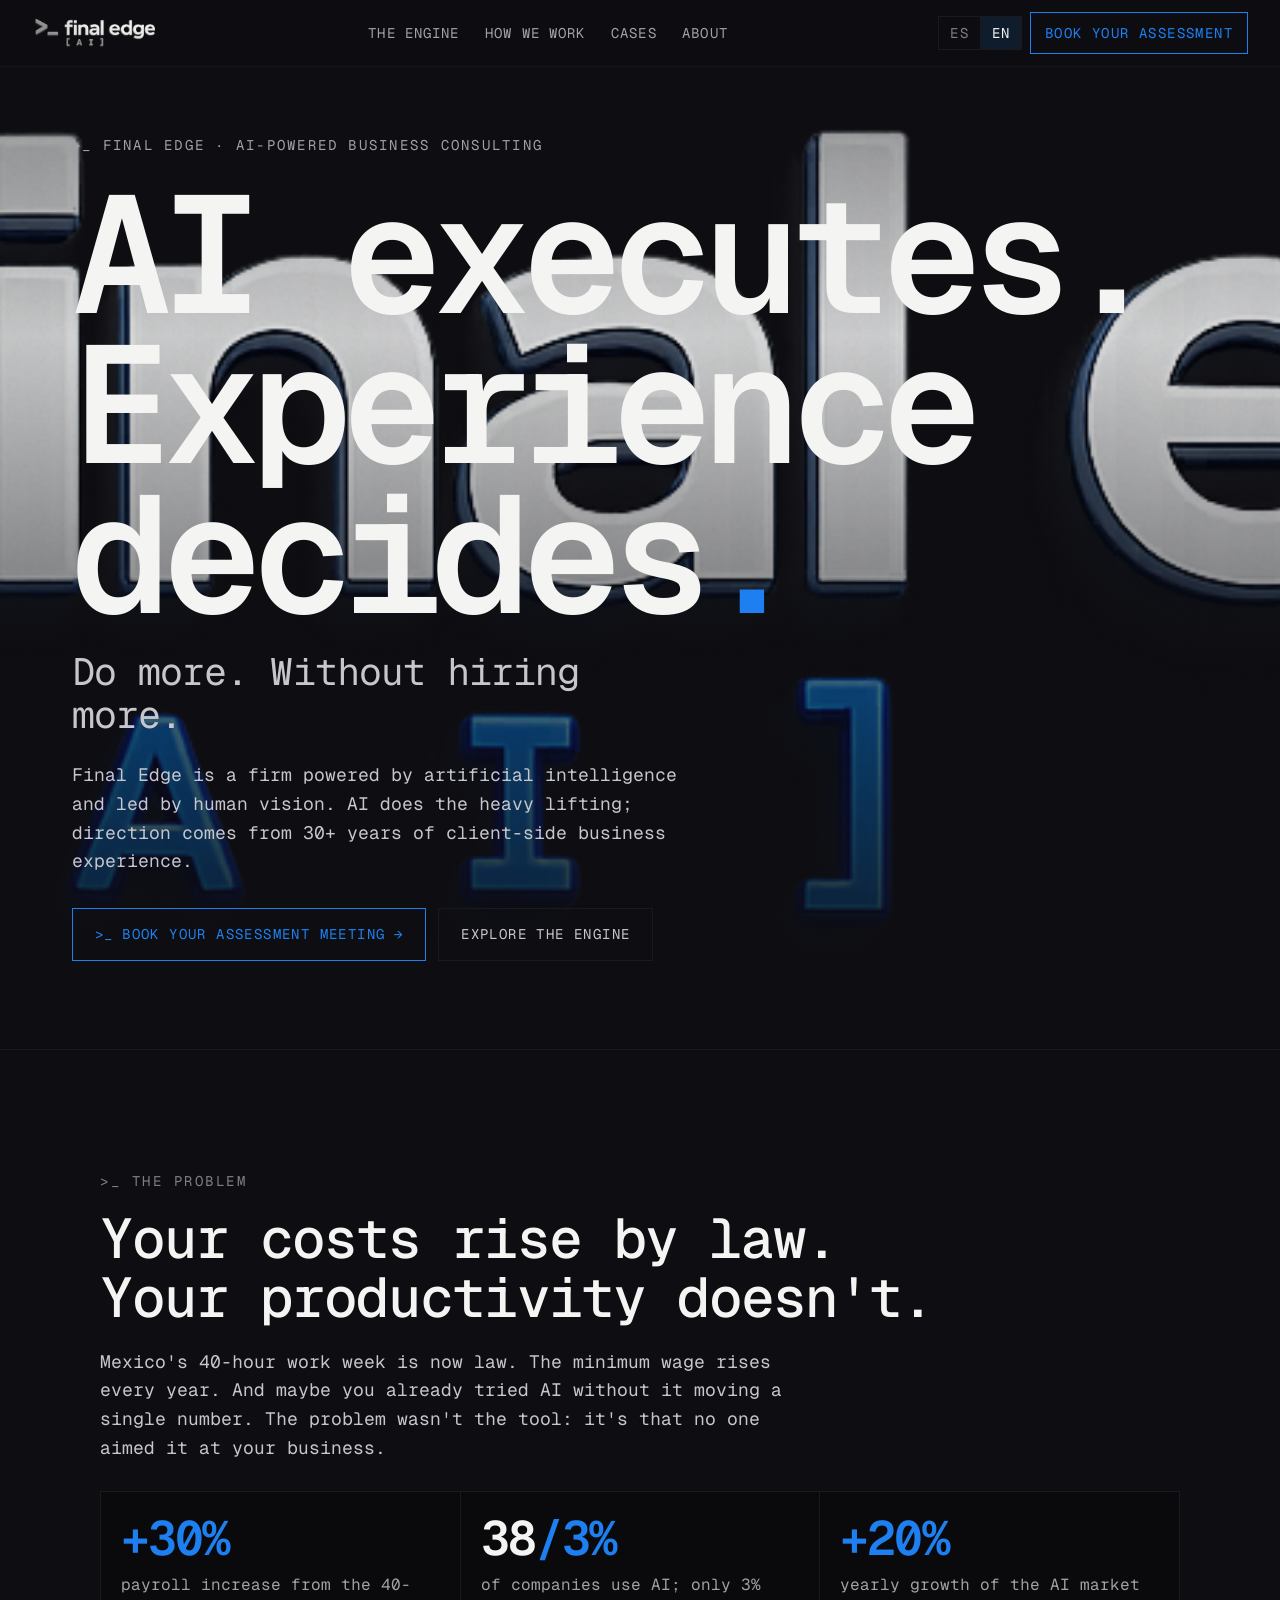
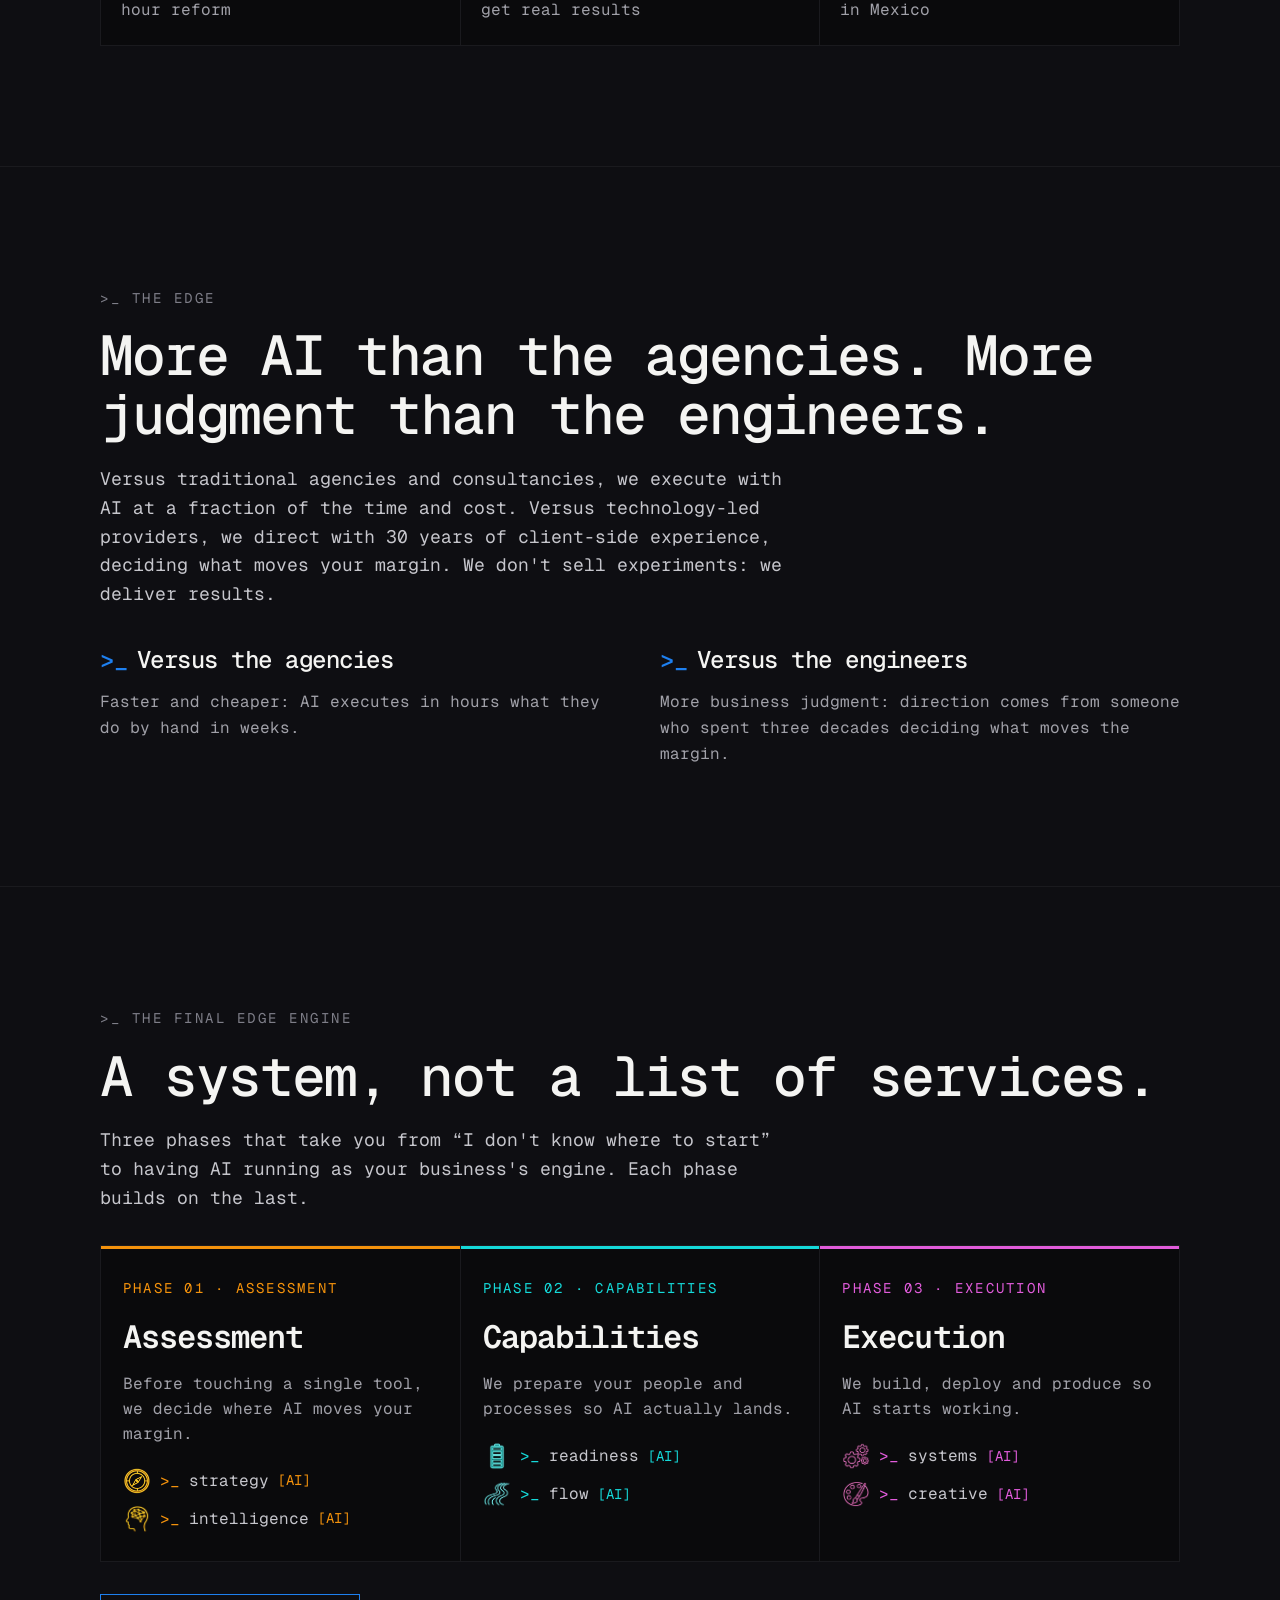
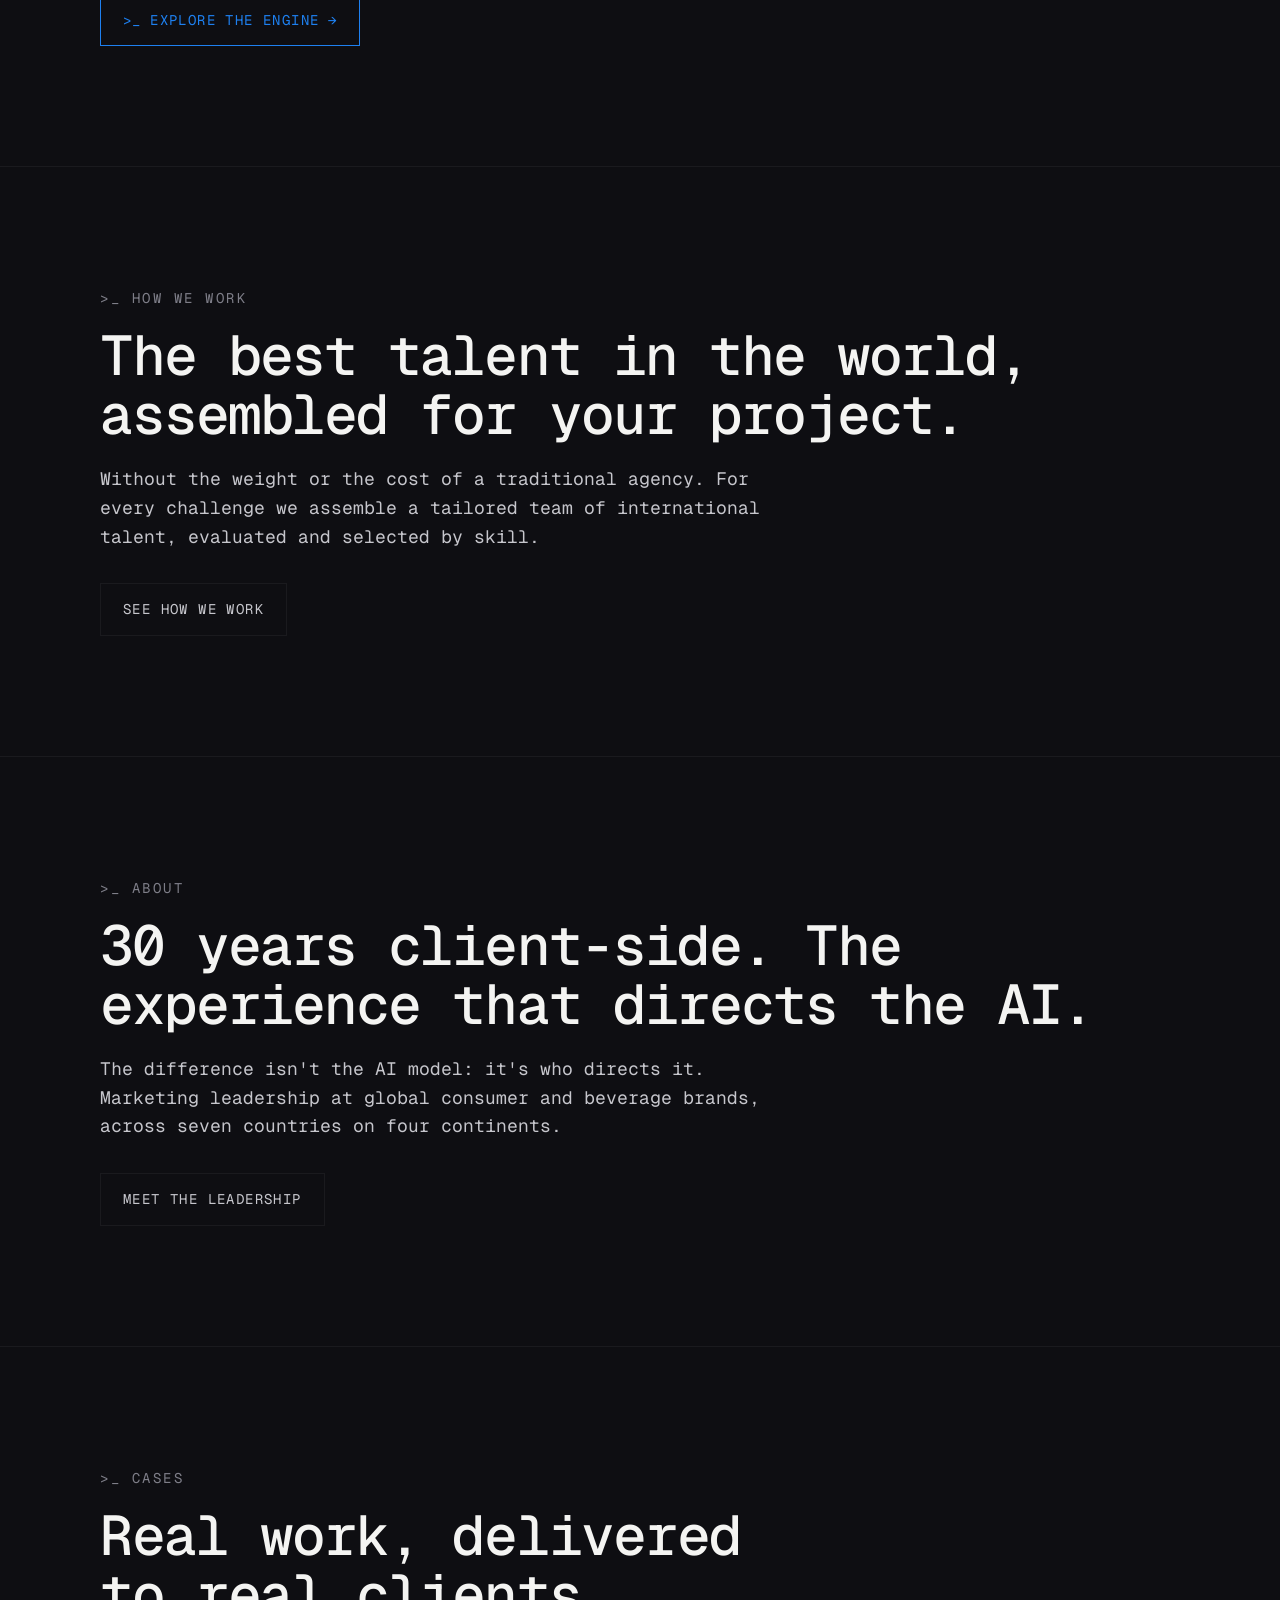
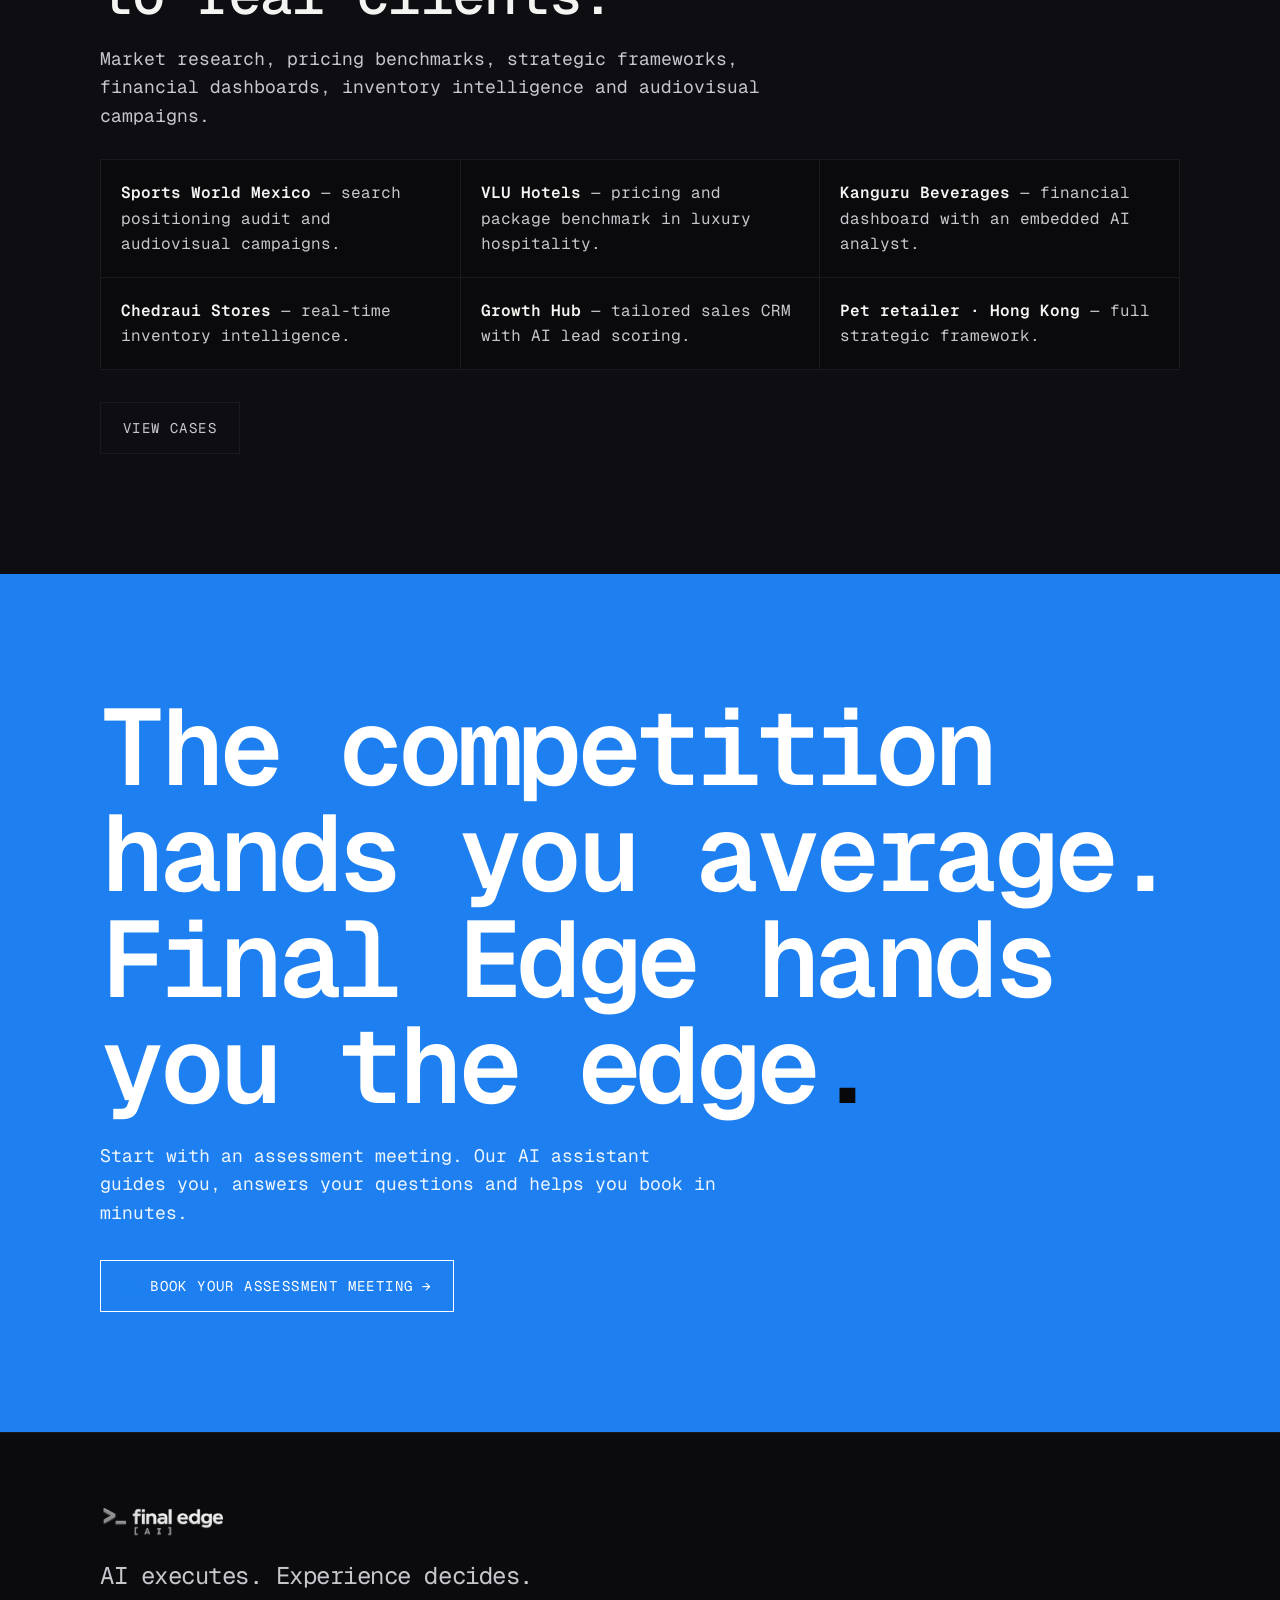
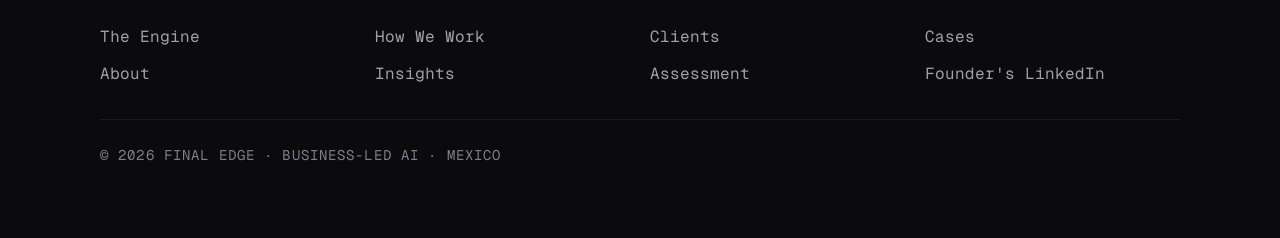
==== index.html @ 01b2a847 "Inicio: home page for Final Edge AI website Build the main page (Inicio) strictly on the provided br" ====
<!DOCTYPE html>
<html lang="es">
<head>
  <meta charset="UTF-8" />
  <meta name="viewport" content="width=device-width, initial-scale=1, viewport-fit=cover" />
  <title data-i18n="meta.title">Final Edge — La IA ejecuta. La experiencia decide.</title>
  <meta name="description" data-i18n="meta.desc"
        content="Firma de consultoría premium potenciada por inteligencia artificial y dirigida por más de 30 años de experiencia de negocio." />
  <meta name="theme-color" content="#0E0E12" />
  <link rel="icon" type="image/png" href="assets/img/logos/logo-finaledge.png" />

  <!-- Open Graph -->
  <meta property="og:type" content="website" />
  <meta property="og:title" content="Final Edge — La IA ejecuta. La experiencia decide." />
  <meta property="og:description" content="Haz más. Sin contratar más. Consultoría de negocio potenciada por IA y dirigida por talento humano." />

  <!-- Geist Mono (UI, everything) + Geist (long body only) -->
  <link rel="preconnect" href="https://fonts.googleapis.com" />
  <link rel="preconnect" href="https://fonts.gstatic.com" crossorigin />
  <link href="https://fonts.googleapis.com/css2?family=Geist+Mono:wght@400;500;600;700&family=Geist:wght@300;400;500;600&display=swap" rel="stylesheet" />

  <link rel="stylesheet" href="assets/css/tokens.css" />
  <link rel="stylesheet" href="assets/css/styles.css" />
</head>
<body>

  <!-- ====================== HEADER / NAV ====================== -->
  <header class="site-header">
    <a class="brand-lockup" href="#top" aria-label="Final Edge — inicio">
      <img src="assets/img/logos/logo-mono-light.png" alt="final edge [AI]" />
    </a>

    <nav class="nav-links" aria-label="Principal">
      <a href="#engine"  data-i18n="nav.engine">El Engine</a>
      <a href="#talent"  data-i18n="nav.work">Cómo Trabajamos</a>
      <a href="#cases"   data-i18n="nav.cases">Casos</a>
      <a href="#about"   data-i18n="nav.about">Nosotros</a>
    </nav>

    <div class="header-actions">
      <div class="lang-toggle" role="group" aria-label="Idioma / Language">
        <button type="button" data-lang="es" aria-pressed="true"
                data-i18n-attr="aria-label:lang.es.aria">ES</button>
        <button type="button" data-lang="en" aria-pressed="false"
                data-i18n-attr="aria-label:lang.en.aria">EN</button>
      </div>
      <a class="btn btn-sm" href="#valoracion" data-i18n="nav.cta">Agenda tu valoración</a>
    </div>
  </header>

  <main id="top">

    <!-- ====================== HERO (video) ====================== -->
    <section class="hero" id="hero">
      <video class="hero__video" autoplay muted loop playsinline preload="auto"
             poster="assets/img/logos/logo-finaledge.png">
        <source src="assets/video/hero.mp4" type="video/mp4" />
      </video>
      <div class="hero__scrim"></div>

      <div class="hero__inner">
        <p class="hero__meta" data-i18n="hero.meta">&gt;_ FINAL EDGE · CONSULTORÍA DE NEGOCIO POTENCIADA POR IA</p>
        <h1>
          <span data-i18n="hero.h1.a">La IA ejecuta.</span><br />
          <span data-i18n="hero.h1.b">La experiencia decide</span><span class="dot">.</span>
        </h1>
        <p class="hero__sub" data-i18n="hero.sub">Haz más. Sin contratar más.</p>
        <p class="hero__lead" data-i18n="hero.lead">
          Final Edge es una firma potenciada por inteligencia artificial y dirigida por visión humana.
          La IA hace el trabajo pesado; la dirección la pone más de 30 años de experiencia de negocio
          del lado del cliente.
        </p>
        <div class="hero__cta">
          <a class="btn" href="#valoracion">
            <span class="prompt">&gt;_</span>
            <span data-i18n="hero.cta">Agenda tu reunión de valoración</span>
            <span class="arrow" aria-hidden="true">→</span>
          </a>
          <a class="btn btn-ghost" href="#engine" data-i18n="hero.cta2">Conoce el Engine</a>
        </div>
      </div>
    </section>

    <!-- ====================== COSTS / PROBLEM ====================== -->
    <section class="section" id="problem">
      <div class="section__inner">
        <p class="eyebrow" data-i18n="costs.eyebrow"><span class="prompt">&gt;_</span> EL PROBLEMA</p>
        <h2 data-i18n="costs.h2">Tus costos suben por ley. Tu productividad, no.</h2>
        <p class="lead" data-i18n="costs.lead">
          La jornada de 40 horas ya es ley. El salario mínimo sube cada año. Y quizá ya probaste la
          inteligencia artificial sin que moviera una sola cifra. El problema no fue la herramienta:
          fue que nadie la dirigió hacia tu negocio.
        </p>
        <ul class="stats">
          <li>
            <span class="stat-num"><em>+30%</em></span>
            <span class="stat-txt" data-i18n="costs.s1.txt">encarece la nómina la reforma de 40 horas</span>
          </li>
          <li>
            <span class="stat-num">38<em>/3%</em></span>
            <span class="stat-txt" data-i18n="costs.s2.txt">de las empresas usa IA; solo 3% obtiene resultados reales</span>
          </li>
          <li>
            <span class="stat-num"><em>+20%</em></span>
            <span class="stat-txt" data-i18n="costs.s3.txt">crece cada año el mercado de IA en México</span>
          </li>
        </ul>
      </div>
    </section>

    <!-- ====================== THE EDGE ====================== -->
    <section class="section" id="edge">
      <div class="section__inner">
        <p class="eyebrow" data-i18n="edge.eyebrow"><span class="prompt">&gt;_</span> LA VENTAJA</p>
        <h2 data-i18n="edge.h2">Más IA que las agencias. Más criterio que los técnicos.</h2>
        <p class="lead" data-i18n="edge.lead">
          Frente a las agencias y consultoras tradicionales, ejecutamos con IA a una fracción del tiempo
          y del costo. Frente a los proveedores que lideran con la tecnología, dirigimos con 30 años de
          experiencia del lado del cliente, decidiendo qué mueve tu margen. No vendemos experimentos:
          entregamos resultados.
        </p>
        <div class="split">
          <div class="col">
            <h3><span class="prompt">&gt;_</span><span data-i18n="edge.c1.h">Frente a las agencias</span></h3>
            <p data-i18n="edge.c1.p">Más rápido y más económico: la IA ejecuta en horas lo que ellas hacen a mano en semanas.</p>
          </div>
          <div class="col">
            <h3><span class="prompt">&gt;_</span><span data-i18n="edge.c2.h">Frente a los técnicos</span></h3>
            <p data-i18n="edge.c2.p">Más criterio de negocio: la dirección la pone quien pasó tres décadas decidiendo qué mueve el margen.</p>
          </div>
        </div>
      </div>
    </section>

    <!-- ====================== THE ENGINE ====================== -->
    <section class="section" id="engine">
      <div class="section__inner">
        <p class="eyebrow" data-i18n="engine.eyebrow"><span class="prompt">&gt;_</span> EL FINAL EDGE ENGINE</p>
        <h2 data-i18n="engine.h2">Un sistema, no una lista de servicios.</h2>
        <p class="lead" data-i18n="engine.lead">
          Tres fases que te llevan de “no sé por dónde empezar” a tener la IA funcionando como el motor
          de tu negocio. Cada fase construye sobre la anterior.
        </p>

        <div class="phases">
          <article class="phase" data-phase="eval">
            <p class="phase__tag" data-i18n="engine.p1.tag">FASE 01 · EVALUACIÓN</p>
            <h3 class="phase__name" data-i18n="engine.p1.name">Evaluación</h3>
            <p class="phase__desc" data-i18n="engine.p1.desc">Antes de tocar una herramienta, decidimos dónde la IA mueve tu margen.</p>
            <div class="phase__edges">
              <span class="edge"><img src="assets/img/edge-icons/strategy.png" alt="" /><span class="prompt">&gt;_</span> strategy <span class="ai">[AI]</span></span>
              <span class="edge"><img src="assets/img/edge-icons/intelligence.png" alt="" /><span class="prompt">&gt;_</span> intelligence <span class="ai">[AI]</span></span>
            </div>
          </article>

          <article class="phase" data-phase="cap">
            <p class="phase__tag" data-i18n="engine.p2.tag">FASE 02 · CAPACIDADES</p>
            <h3 class="phase__name" data-i18n="engine.p2.name">Capacidades</h3>
            <p class="phase__desc" data-i18n="engine.p2.desc">Preparamos a tu gente y tus procesos para que la IA aterrice de verdad.</p>
            <div class="phase__edges">
              <span class="edge"><img src="assets/img/edge-icons/readiness.png" alt="" /><span class="prompt">&gt;_</span> readiness <span class="ai">[AI]</span></span>
              <span class="edge"><img src="assets/img/edge-icons/flow.png" alt="" /><span class="prompt">&gt;_</span> flow <span class="ai">[AI]</span></span>
            </div>
          </article>

          <article class="phase" data-phase="exe">
            <p class="phase__tag" data-i18n="engine.p3.tag">FASE 03 · EJECUCIÓN</p>
            <h3 class="phase__name" data-i18n="engine.p3.name">Ejecución</h3>
            <p class="phase__desc" data-i18n="engine.p3.desc">Construimos, desplegamos y producimos para que la IA empiece a trabajar.</p>
            <div class="phase__edges">
              <span class="edge"><img src="assets/img/edge-icons/systems.png" alt="" /><span class="prompt">&gt;_</span> systems <span class="ai">[AI]</span></span>
              <span class="edge"><img src="assets/img/edge-icons/creative.png" alt="" /><span class="prompt">&gt;_</span> creative <span class="ai">[AI]</span></span>
            </div>
          </article>
        </div>

        <div class="cta-row">
          <a class="btn" href="#valoracion">
            <span class="prompt">&gt;_</span>
            <span data-i18n="engine.cta">Conoce el Engine</span>
            <span class="arrow" aria-hidden="true">→</span>
          </a>
        </div>
      </div>
    </section>

    <!-- ====================== TALENT / HOW WE WORK ====================== -->
    <section class="section" id="talent">
      <div class="section__inner">
        <p class="eyebrow" data-i18n="talent.eyebrow"><span class="prompt">&gt;_</span> CÓMO TRABAJAMOS</p>
        <h2 data-i18n="talent.h2">El mejor talento del mundo, reunido para tu proyecto.</h2>
        <p class="lead" data-i18n="talent.lead">
          Sin el peso ni el costo de una agencia tradicional. Para cada reto armamos un equipo a la
          medida con talento internacional, evaluado y seleccionado por habilidad.
        </p>
        <div class="cta-row">
          <a class="btn btn-ghost" href="#valoracion" data-i18n="talent.cta">Conoce cómo trabajamos</a>
        </div>
      </div>
    </section>

    <!-- ====================== ABOUT ====================== -->
    <section class="section" id="about">
      <div class="section__inner">
        <p class="eyebrow" data-i18n="about.eyebrow"><span class="prompt">&gt;_</span> NOSOTROS</p>
        <h2 data-i18n="about.h2">30 años del lado del cliente. La experiencia que dirige la IA.</h2>
        <p class="lead" data-i18n="about.lead">
          La diferencia no es el modelo de inteligencia artificial: es quién lo dirige. Liderazgo de
          marketing en marcas globales de consumo y bebidas, en siete países de cuatro continentes.
        </p>
        <div class="cta-row">
          <a class="btn btn-ghost" href="#valoracion" data-i18n="about.cta">Conoce a la dirección</a>
        </div>
      </div>
    </section>

    <!-- ====================== CASES ====================== -->
    <section class="section" id="cases">
      <div class="section__inner">
        <p class="eyebrow" data-i18n="cases.eyebrow"><span class="prompt">&gt;_</span> CASOS</p>
        <h2 data-i18n="cases.h2">Trabajo real, entregado a clientes reales.</h2>
        <p class="lead" data-i18n="cases.lead">
          Investigaciones de mercado, comparativos de precios, marcos estratégicos, tableros financieros,
          inteligencia de inventarios y campañas audiovisuales.
        </p>
        <ul class="cases">
          <li data-i18n="cases.c1" data-i18n-html><strong>Sports World México</strong> — auditoría de posicionamiento en buscadores y campañas audiovisuales.</li>
          <li data-i18n="cases.c2" data-i18n-html><strong>Hoteles VLU</strong> — comparativo de precios y paquetes en hospitalidad de lujo.</li>
          <li data-i18n="cases.c3" data-i18n-html><strong>Kanguru Beverages</strong> — tablero financiero con analista de IA integrado.</li>
          <li data-i18n="cases.c4" data-i18n-html><strong>Tiendas Chedraui</strong> — inteligencia de inventarios en tiempo real.</li>
          <li data-i18n="cases.c5" data-i18n-html><strong>Growth Hub</strong> — CRM comercial a la medida con lead scoring de IA.</li>
          <li data-i18n="cases.c6" data-i18n-html><strong>Tienda de mascotas · Hong Kong</strong> — marco estratégico completo.</li>
        </ul>
        <div class="cta-row">
          <a class="btn btn-ghost" href="#cases" data-i18n="cases.cta">Ver casos</a>
        </div>
      </div>
    </section>

    <!-- ====================== ACCENT PLATE (single full-bleed) ============ -->
    <section class="plate" id="valoracion">
      <div class="plate__inner">
        <h2>
          <span data-i18n="plate.h2.a">La competencia te entrega promedio.</span><br />
          <span data-i18n="plate.h2.b">Final Edge te entrega la ventaja</span><span class="dot">.</span>
        </h2>
        <p data-i18n="plate.p">
          Empieza por una reunión de valoración. Nuestro asistente de IA te acompaña, resuelve tus dudas
          y te ayuda a agendar en minutos.
        </p>
        <a class="btn" href="#valoracion">
          <span class="prompt">&gt;_</span>
          <span data-i18n="plate.cta">Agenda tu reunión de valoración</span>
          <span class="arrow" aria-hidden="true">→</span>
        </a>
      </div>
    </section>
  </main>

  <!-- ====================== FOOTER ====================== -->
  <footer class="site-footer">
    <div class="footer__inner">
      <div class="footer__mark">
        <img src="assets/img/logos/logo-mono-light.png" alt="final edge [AI]" />
      </div>
      <p class="footer__tag" data-i18n="footer.tag">La IA ejecuta. La experiencia decide.</p>

      <nav class="footer__nav" aria-label="Pie de página">
        <a href="#engine"     data-i18n="footer.nav.engine">El Engine</a>
        <a href="#talent"     data-i18n="footer.nav.work">Cómo Trabajamos</a>
        <a href="#cases"      data-i18n="footer.nav.clients">Clientes</a>
        <a href="#cases"      data-i18n="footer.nav.cases">Casos</a>
        <a href="#about"      data-i18n="footer.nav.about">Nosotros</a>
        <a href="#about"      data-i18n="footer.nav.insights">Insights</a>
        <a href="#valoracion" data-i18n="footer.nav.cta">Valoración</a>
        <a href="https://www.linkedin.com" target="_blank" rel="noopener" data-i18n="footer.linkedin">LinkedIn del fundador</a>
      </nav>

      <div class="footer__meta">
        <span data-i18n="footer.rights">© 2026 FINAL EDGE · IA DIRIGIDA POR NEGOCIO · MÉXICO</span>
      </div>
    </div>
  </footer>

  <script src="assets/js/i18n.js"></script>
  <script src="assets/js/main.js"></script>
</body>
</html>
---- assets/css/tokens.css ----
/* ============================================================================
   FINAL EDGE — DESIGN TOKENS
   Authoritative, code-first port of the Brand Book (CLAUDE.md §1).
   Do not invent values. Every token below is traceable to the design system.
   ========================================================================= */

:root {
  /* ---- surfaces --------------------------------------------------------- */
  --bg:           #0E0E12; /* Void — NOT pure black (avoids halation) */
  --panel:        #0B0B0E;
  --card:         #0A0A0C;
  --hairline:     #1A1A1E; /* 1px borders + grid separators */
  --hairline-nav: #16161A;
  --placeholder:  #34343C; /* mock "text" bars */

  /* ---- text (all >=4.5:1 on --bg) -------------------------------------- */
  --fg:        #F4F4F2; /* signal / primary */
  --fg-2:      #C6C6CC; /* secondary / lead paragraphs */
  --fg-muted:  #A0A0A8; /* muted */
  --fg-faint:  #7E7E88; /* faint — 4.79:1, still AA */

  /* ---- accent — the ONLY brand accent for UI --------------------------- */
  --accent:        #1E80F0; /* Edge Blue */
  --accent-active: #1668C2; /* -10% L for :active */

  /* ---- phase colors — markers / ENGINE wheel / icons ONLY -------------- */
  --phase-eval: #F4920C; /* Evaluación  (amber)   */
  --phase-cap:  #15D9D9; /* Capacidades (cyan)    */
  --phase-exe:  #E15CDB; /* Ejecución   (magenta) */

  /* ---- semantic / state — independent of phase colors ------------------ */
  --color-error:   #FF5A5A;
  --color-success: #3DD68C;
  --color-warning: #F5C24B;
  --color-info:    #1E80F0;

  /* ---- type families ---------------------------------------------------- */
  --font-ui:   "Geist Mono", ui-monospace, SFMono-Regular, Menlo, monospace; /* leads EVERYTHING */
  --font-read: "Geist", system-ui, -apple-system, sans-serif;               /* ONLY long dense body */

  /* ---- type scale (Geist Mono) ----------------------------------------- */
  --text-display:   clamp(56px, 13vw, 176px); /* H1 · 600 · -.06em · lh .82 */
  --text-opener:    clamp(44px, 9vw, 104px);  /* section number · 600 · -.06em · accent */
  --text-h2:        clamp(30px, 6vw, 56px);   /* 500 · -.035em */
  --text-manifesto: clamp(22px, 4.4vw, 38px); /* 400 · -.025em */
  --text-plate:     clamp(40px, 11vw, 108px); /* tagline plate · 600 · -.05em */
  --text-subtitle:  clamp(18px, 2.4vw, 24px);
  --text-lead:      18px;  /* lh 1.6 · --fg-2 */
  --text-body:      16px;  /* lh 1.5–1.6 · 14px min */
  --text-label:     14px;  /* UPPERCASE · tracking .14–.24em · HARD FLOOR */

  /* ---- spacing rhythm --------------------------------------------------- */
  --pad-section-y: clamp(72px, 12vw, 120px);
  --pad-section-x: clamp(20px, 6vw, 72px);
  --content-max:   1080px;
  --cover-max:     1180px;

  /* ---- motion — one curve, three durations ----------------------------- */
  --ease:    cubic-bezier(0.2, 0.8, 0.2, 1);
  --t-hover: 160ms;
  --t-ui:    280ms;
  --t-enter: 600ms;
}

/* The hard floor: nothing renders below 14px. */
---- assets/css/styles.css ----
/* ============================================================================
   FINAL EDGE — HOME (Inicio)
   Mobile-first. Terminal / mono aesthetic. Dark-only.
   Built strictly on tokens.css. Corners 0, no shadows, 1px hairlines.
   ========================================================================= */

/* ---- reset ------------------------------------------------------------- */
*, *::before, *::after { box-sizing: border-box; }
html { -webkit-text-size-adjust: 100%; scroll-behavior: smooth; }
body {
  margin: 0;
  background: var(--bg);
  color: var(--fg);
  font-family: var(--font-ui);
  font-size: var(--text-body);
  line-height: 1.6;
  -webkit-font-smoothing: antialiased;
  text-rendering: optimizeLegibility;
  overflow-x: hidden;
}
img, video { display: block; max-width: 100%; }
a { color: var(--accent); text-decoration: none; }
button { font-family: inherit; cursor: pointer; }
:focus-visible { outline: 2px solid var(--accent); outline-offset: 2px; }
::selection { background: var(--accent); color: #fff; }

/* ---- prompt / motif helpers ------------------------------------------- */
.prompt { color: var(--accent); }
.cursor::after {
  content: "\2588";
  color: var(--accent);
  margin-left: .12em;
  animation: blink 1.2s steps(1) infinite;
}
@keyframes blink { 0%,49% { opacity: 1; } 50%,100% { opacity: 0; } }

.eyebrow {
  font-size: var(--text-label);
  letter-spacing: .18em;
  text-transform: uppercase;
  color: var(--fg-faint);
  margin: 0 0 18px;
}
.eyebrow .prompt { margin-right: .5em; }

/* ============================================================================
   HEADER / NAV  (mobile-first: top bar)
   ========================================================================= */
.site-header {
  position: fixed;
  inset: 0 0 auto 0;
  z-index: 100;
  display: flex;
  align-items: center;
  justify-content: space-between;
  gap: 12px;
  padding: 12px clamp(16px, 5vw, 32px);
  background: rgba(14,14,18,.82);
  backdrop-filter: blur(12px);
  -webkit-backdrop-filter: blur(12px);
  border-bottom: 1px solid var(--hairline-nav);
}
.brand-lockup { display: flex; align-items: center; }
.brand-lockup img { height: 30px; width: auto; }

.header-actions { display: flex; align-items: center; gap: 8px; }

/* language toggle */
.lang-toggle {
  display: inline-flex;
  border: 1px solid var(--hairline);
  background: transparent;
  padding: 0;
}
.lang-toggle button {
  background: transparent;
  border: 0;
  color: var(--fg-faint);
  font-size: var(--text-label);
  letter-spacing: .08em;
  padding: 7px 11px;
  transition: color var(--t-hover) var(--ease), background var(--t-hover) var(--ease);
}
.lang-toggle button[aria-pressed="true"] { color: var(--fg); background: rgba(30,128,240,.12); }
.lang-toggle button + button { border-left: 1px solid var(--hairline); }

/* desktop nav links — hidden on mobile */
.nav-links { display: none; }

/* ---- buttons / CTAs ---------------------------------------------------- */
.btn {
  display: inline-flex;
  align-items: center;
  gap: .6em;
  font-size: var(--text-label);
  letter-spacing: .1em;
  text-transform: uppercase;
  padding: 14px 22px;
  border: 1px solid var(--accent);
  color: var(--accent);
  background: transparent;
  transition: background var(--t-hover) var(--ease), color var(--t-hover) var(--ease);
  white-space: nowrap;
}
.btn:hover { background: var(--accent); color: #fff; }
.btn:active { background: var(--accent-active); border-color: var(--accent-active); color: #fff; }
.btn-sm { padding: 9px 14px; }
.btn-ghost {
  border-color: var(--hairline);
  color: var(--fg-2);
}
.btn-ghost:hover { border-color: var(--accent); background: transparent; color: var(--fg); }
.btn .arrow { transition: transform var(--t-hover) var(--ease); }
.btn:hover .arrow { transform: translateX(3px); }

/* ============================================================================
   HERO  (video background)
   ========================================================================= */
.hero {
  position: relative;
  min-height: 100svh;
  display: flex;
  align-items: flex-end;
  padding: 120px var(--pad-section-x) clamp(48px, 10vw, 88px);
  overflow: hidden;
  isolation: isolate;
}
.hero__video {
  position: absolute;
  inset: 0;
  width: 100%;
  height: 100%;
  object-fit: cover;
  z-index: -2;
}
/* legibility scrims: vertical for text, subtle vignette */
.hero__scrim {
  position: absolute;
  inset: 0;
  z-index: -1;
  background:
    linear-gradient(180deg, rgba(14,14,18,.55) 0%, rgba(14,14,18,.15) 32%, rgba(14,14,18,.55) 64%, rgba(14,14,18,.96) 100%);
}
.hero__inner { max-width: var(--cover-max); width: 100%; }
.hero__meta {
  font-size: var(--text-label);
  letter-spacing: .16em;
  text-transform: uppercase;
  color: var(--fg-muted);
  margin-bottom: 24px;
}
.hero h1 {
  font-size: var(--text-display);
  font-weight: 600;
  letter-spacing: -.06em;
  line-height: .9;
  margin: 0 0 20px;
  text-wrap: balance;
}
.hero h1 .dot { color: var(--accent); }
.hero__sub {
  font-size: var(--text-manifesto);
  font-weight: 400;
  letter-spacing: -.025em;
  line-height: 1.15;
  color: var(--fg-2);
  margin: 0 0 24px;
  max-width: 22ch;
}
.hero__lead {
  font-size: var(--text-lead);
  color: var(--fg-2);
  line-height: 1.6;
  max-width: 56ch;
  margin: 0 0 32px;
}
.hero__cta { display: flex; flex-wrap: wrap; gap: 12px; }

/* ============================================================================
   SECTIONS
   ========================================================================= */
.section {
  padding: var(--pad-section-y) var(--pad-section-x);
  border-top: 1px solid var(--hairline);
  max-width: 100%;
}
.section__inner { max-width: var(--content-max); margin: 0 auto; }

.section h2 {
  font-size: var(--text-h2);
  font-weight: 500;
  letter-spacing: -.035em;
  line-height: 1.05;
  margin: 0 0 20px;
  text-wrap: balance;
}
.section p.lead {
  font-size: var(--text-lead);
  color: var(--fg-2);
  line-height: 1.6;
  max-width: 62ch;
  margin: 0 0 28px;
}

/* stat list (costs section) */
.stats {
  list-style: none;
  margin: 28px 0 0;
  padding: 0;
  display: grid;
  gap: 1px;
  background: var(--hairline);
  border: 1px solid var(--hairline);
}
.stats li {
  background: var(--card);
  padding: 22px 20px;
}
.stats .stat-num {
  display: block;
  font-size: clamp(32px, 8vw, 48px);
  font-weight: 600;
  letter-spacing: -.04em;
  color: var(--fg);
  line-height: 1;
  margin-bottom: 10px;
}
.stats .stat-num em { color: var(--accent); font-style: normal; }
.stats .stat-txt { font-size: var(--text-body); color: var(--fg-muted); line-height: 1.5; }

/* generic CTA row under a section */
.cta-row { margin-top: 32px; display: flex; flex-wrap: wrap; gap: 12px; }

/* ---- ENGINE phases grid ----------------------------------------------- */
.phases {
  display: grid;
  grid-template-columns: repeat(1, minmax(0,1fr));
  gap: 1px;
  background: var(--hairline);
  border: 1px solid var(--hairline);
  margin-top: 32px;
}
.phase {
  background: var(--card);
  padding: 28px 22px;
  border-top: 3px solid var(--phase-color, var(--accent));
}
.phase[data-phase="eval"] { --phase-color: var(--phase-eval); }
.phase[data-phase="cap"]  { --phase-color: var(--phase-cap); }
.phase[data-phase="exe"]  { --phase-color: var(--phase-exe); }
.phase__tag {
  font-size: var(--text-label);
  letter-spacing: .16em;
  text-transform: uppercase;
  color: var(--phase-color);
  margin: 0 0 12px;
}
.phase__name {
  font-size: clamp(24px, 6vw, 32px);
  font-weight: 600;
  letter-spacing: -.03em;
  margin: 0 0 10px;
}
.phase__desc { font-size: var(--text-body); color: var(--fg-muted); margin: 0 0 20px; line-height: 1.55; }
.phase__edges { display: flex; flex-wrap: wrap; gap: 10px 18px; }
.edge {
  display: inline-flex;
  align-items: center;
  gap: 9px;
  font-size: var(--text-body);
  color: var(--fg-2);
}
.edge img { width: 28px; height: 28px; }
.edge .prompt { color: var(--phase-color); }
.edge .ai { color: var(--phase-color); font-size: var(--text-label); }

/* ---- two-column value block ------------------------------------------- */
.split {
  display: grid;
  grid-template-columns: repeat(1, minmax(0,1fr));
  gap: 28px;
  margin-top: 32px;
}
.split .col h3 {
  font-size: var(--text-subtitle);
  font-weight: 500;
  letter-spacing: -.02em;
  margin: 0 0 10px;
}
.split .col h3 .prompt { margin-right: .4em; }
.split .col p { font-size: var(--text-body); color: var(--fg-muted); margin: 0; line-height: 1.6; }

/* ---- cases list -------------------------------------------------------- */
.cases {
  list-style: none; margin: 28px 0 0; padding: 0;
  display: grid; grid-template-columns: repeat(1, minmax(0,1fr));
  gap: 1px; background: var(--hairline); border: 1px solid var(--hairline);
}
.cases li { background: var(--card); padding: 20px; font-size: var(--text-body); color: var(--fg-2); }
.cases li strong { color: var(--fg); font-weight: 600; }

/* ============================================================================
   ACCENT PLATE  (the single full-bleed Edge-Blue plate)
   ========================================================================= */
.plate {
  background: var(--accent);
  color: #fff;
  padding: var(--pad-section-y) var(--pad-section-x);
  text-align: left;
}
.plate__inner { max-width: var(--content-max); margin: 0 auto; }
.plate h2 {
  font-size: var(--text-plate);
  font-weight: 600;
  letter-spacing: -.05em;
  line-height: .98;
  margin: 0 0 24px;
  text-wrap: balance;
}
.plate h2 .dot { color: #08080A; }
.plate p { font-size: var(--text-lead); color: rgba(255,255,255,.92); max-width: 56ch; margin: 0 0 32px; }
.plate .btn {
  border-color: #fff; color: #fff;
}
.plate .btn:hover { background: #fff; color: var(--accent); }

/* ============================================================================
   FOOTER
   ========================================================================= */
.site-footer {
  border-top: 1px solid var(--hairline);
  padding: clamp(48px,9vw,72px) var(--pad-section-x);
  background: var(--panel);
}
.footer__inner { max-width: var(--content-max); margin: 0 auto; }
.footer__mark img { height: 34px; width: auto; margin-bottom: 18px; }
.footer__tag { font-size: var(--text-subtitle); color: var(--fg-2); margin: 0 0 28px; letter-spacing: -.02em; }
.footer__nav {
  display: grid; grid-template-columns: repeat(2, minmax(0,1fr));
  gap: 12px 20px; margin-bottom: 32px;
}
.footer__nav a {
  color: var(--fg-muted); font-size: var(--text-body);
  transition: color var(--t-hover) var(--ease);
}
.footer__nav a:hover { color: var(--fg); }
.footer__meta {
  display: flex; flex-wrap: wrap; gap: 12px 24px; align-items: center;
  font-size: var(--text-label); letter-spacing: .08em; text-transform: uppercase;
  color: var(--fg-faint); border-top: 1px solid var(--hairline); padding-top: 24px;
}
.footer__meta a { color: var(--fg-faint); }
.footer__meta a:hover { color: var(--accent); }

/* ============================================================================
   REDUCED MOTION
   ========================================================================= */
@media (prefers-reduced-motion: reduce) {
  * { animation-duration: .001ms !important; animation-iteration-count: 1 !important;
      transition-duration: .001ms !important; scroll-behavior: auto !important; }
  .cursor::after { animation: none; opacity: 1; }
}

/* ============================================================================
   DESKTOP  (>= 880px)  — progressive enhancement of the mobile-first base
   ========================================================================= */
@media (min-width: 880px) {
  .brand-lockup img { height: 34px; }
  .nav-links {
    display: flex; align-items: center; gap: clamp(14px, 2vw, 28px);
  }
  .nav-links a {
    color: var(--fg-muted); font-size: var(--text-label);
    letter-spacing: .08em; text-transform: uppercase;
    transition: color var(--t-hover) var(--ease);
  }
  .nav-links a:hover { color: var(--fg); }

  .hero { align-items: center; }
  .hero__sub { max-width: 26ch; }

  .stats { grid-template-columns: repeat(3, minmax(0,1fr)); }
  .phases { grid-template-columns: repeat(3, minmax(0,1fr)); }
  .split  { grid-template-columns: repeat(2, minmax(0,1fr)); gap: 40px; }
  .cases  { grid-template-columns: repeat(2, minmax(0,1fr)); }
  .footer__nav { grid-template-columns: repeat(4, minmax(0,1fr)); }
}

@media (min-width: 1200px) {
  .cases { grid-template-columns: repeat(3, minmax(0,1fr)); }
}
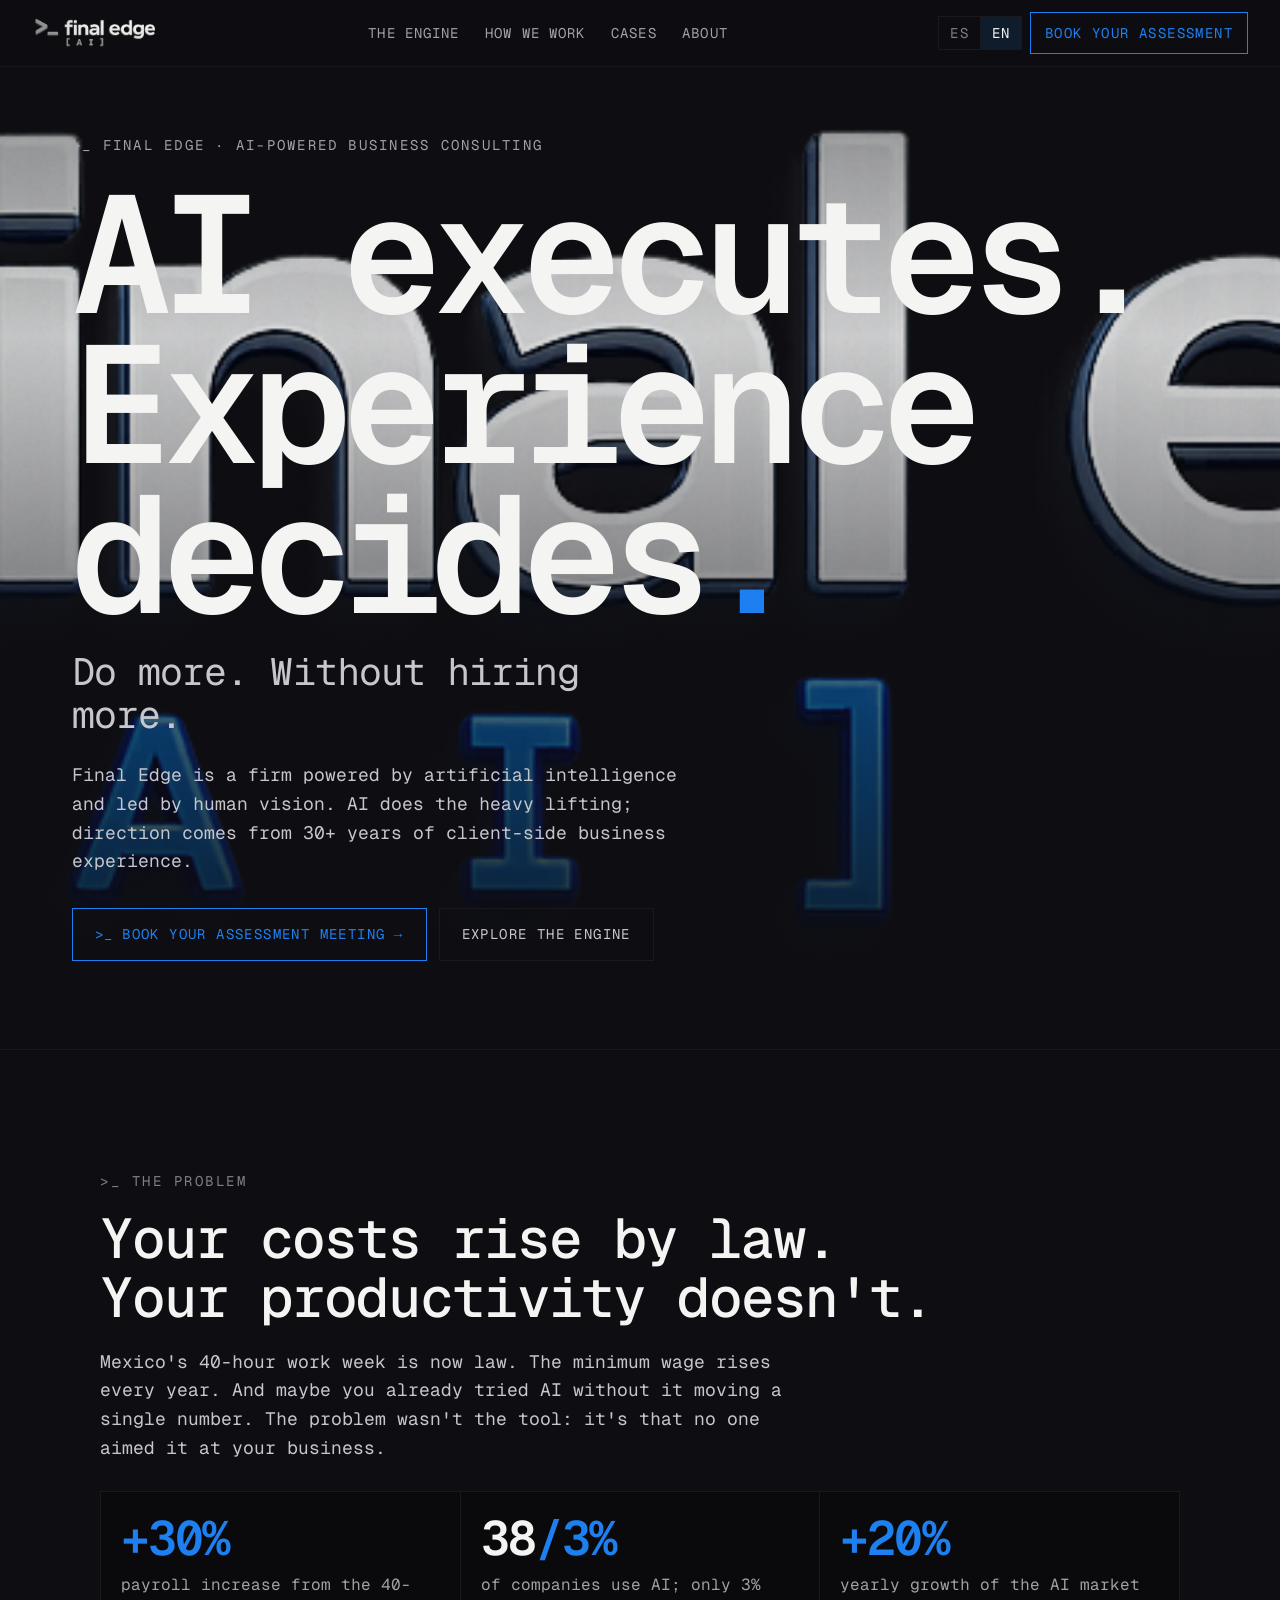
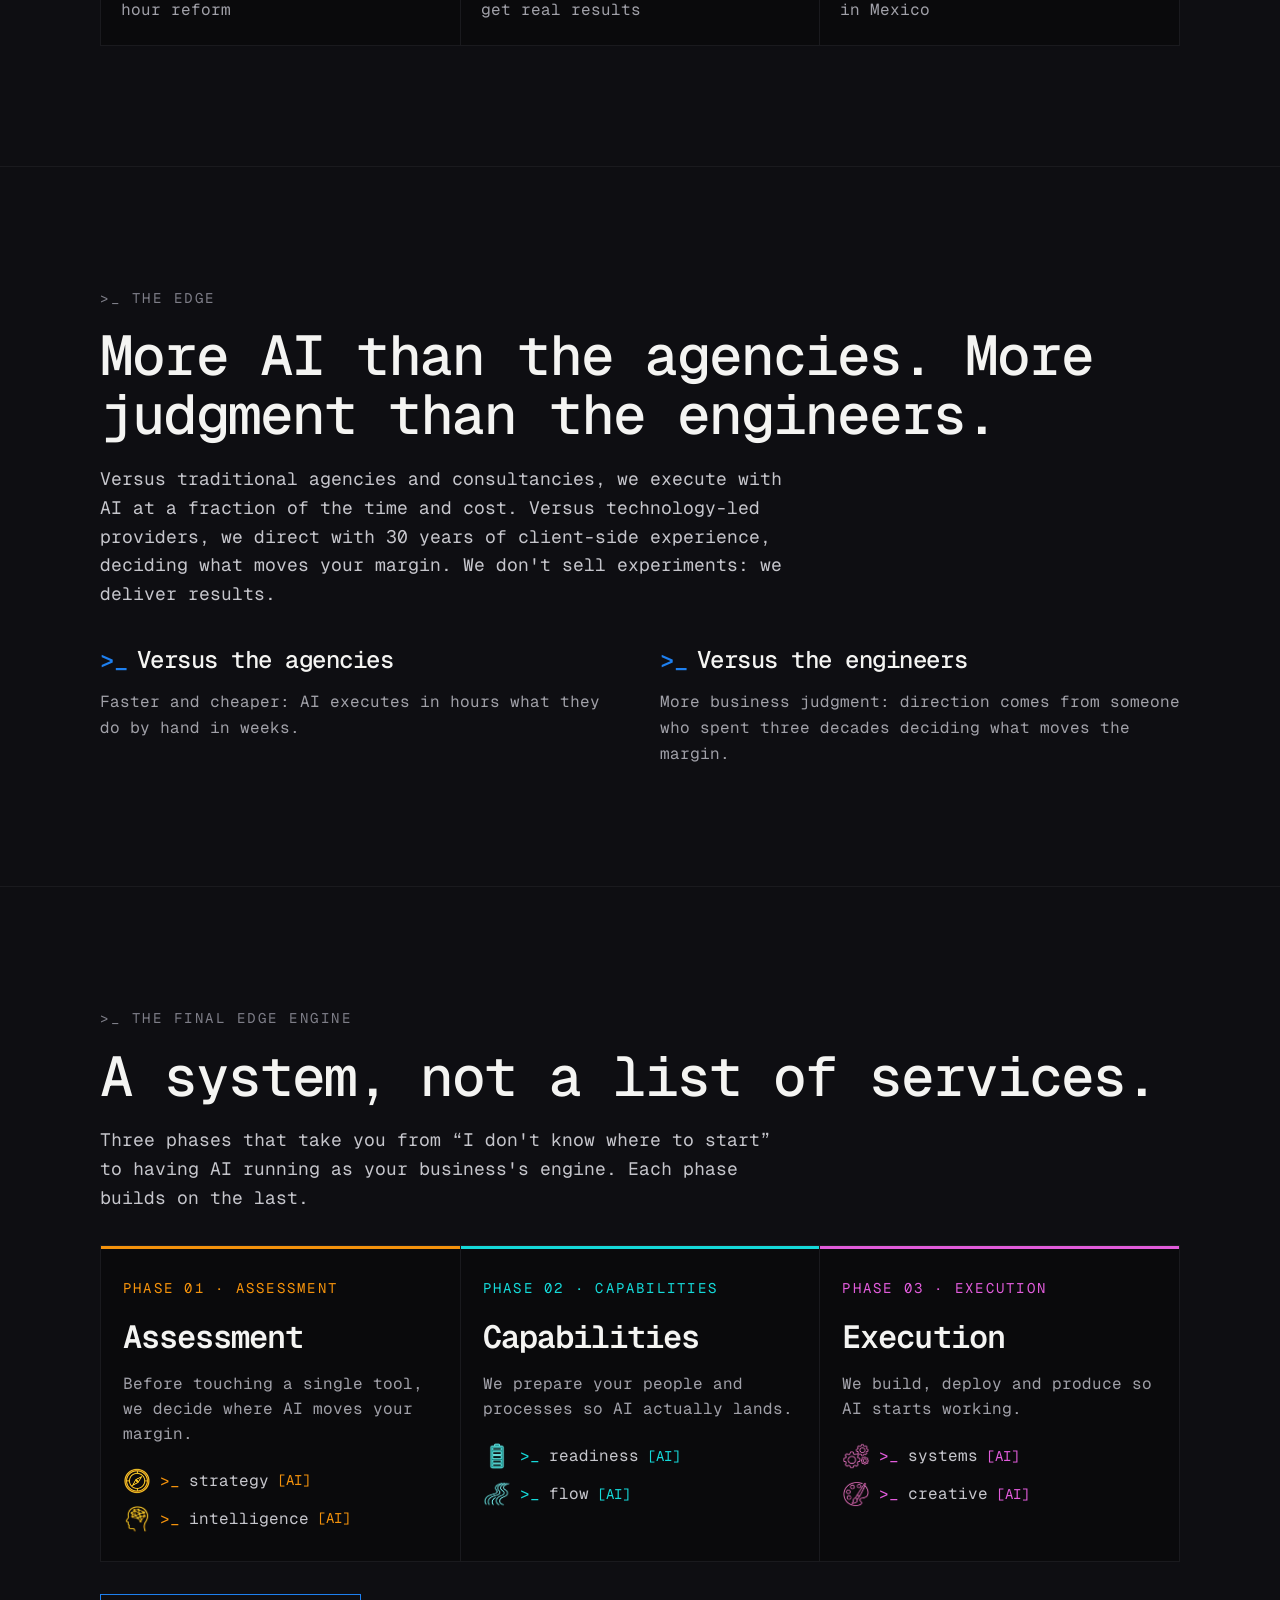
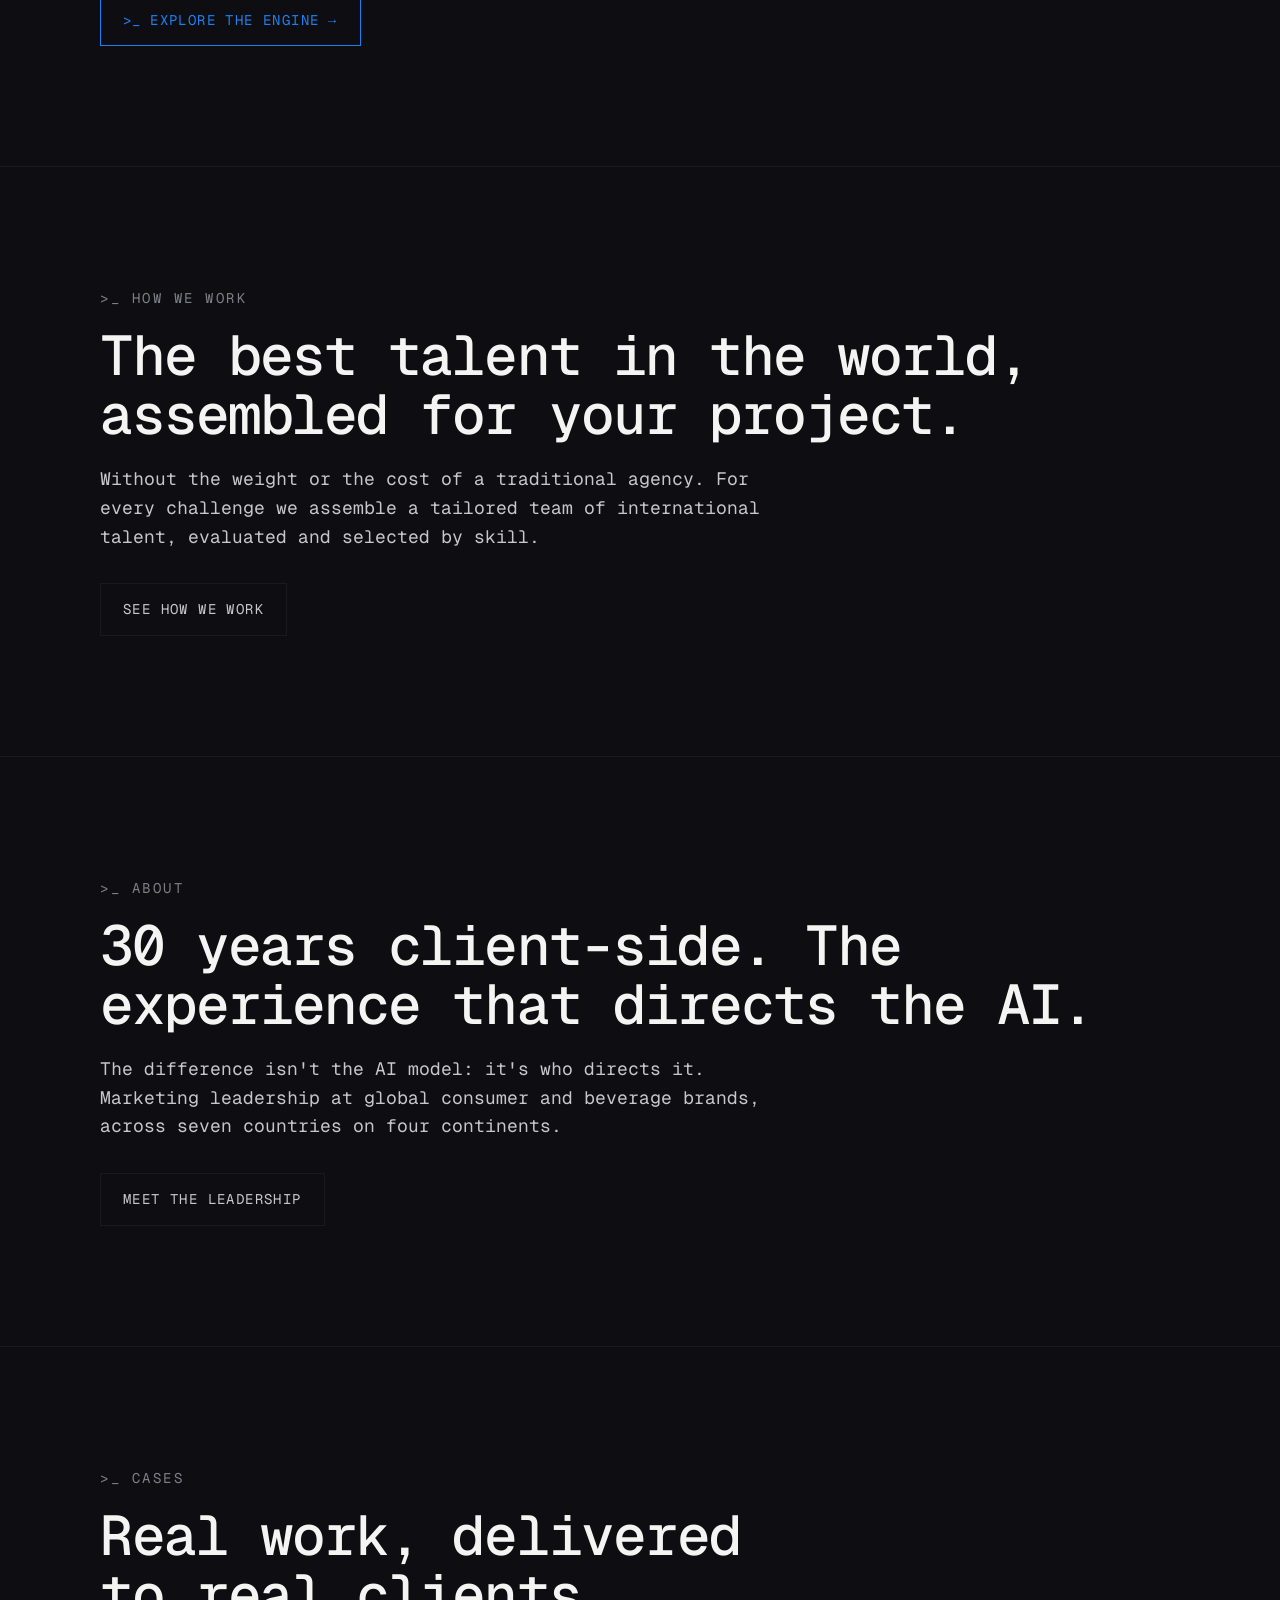
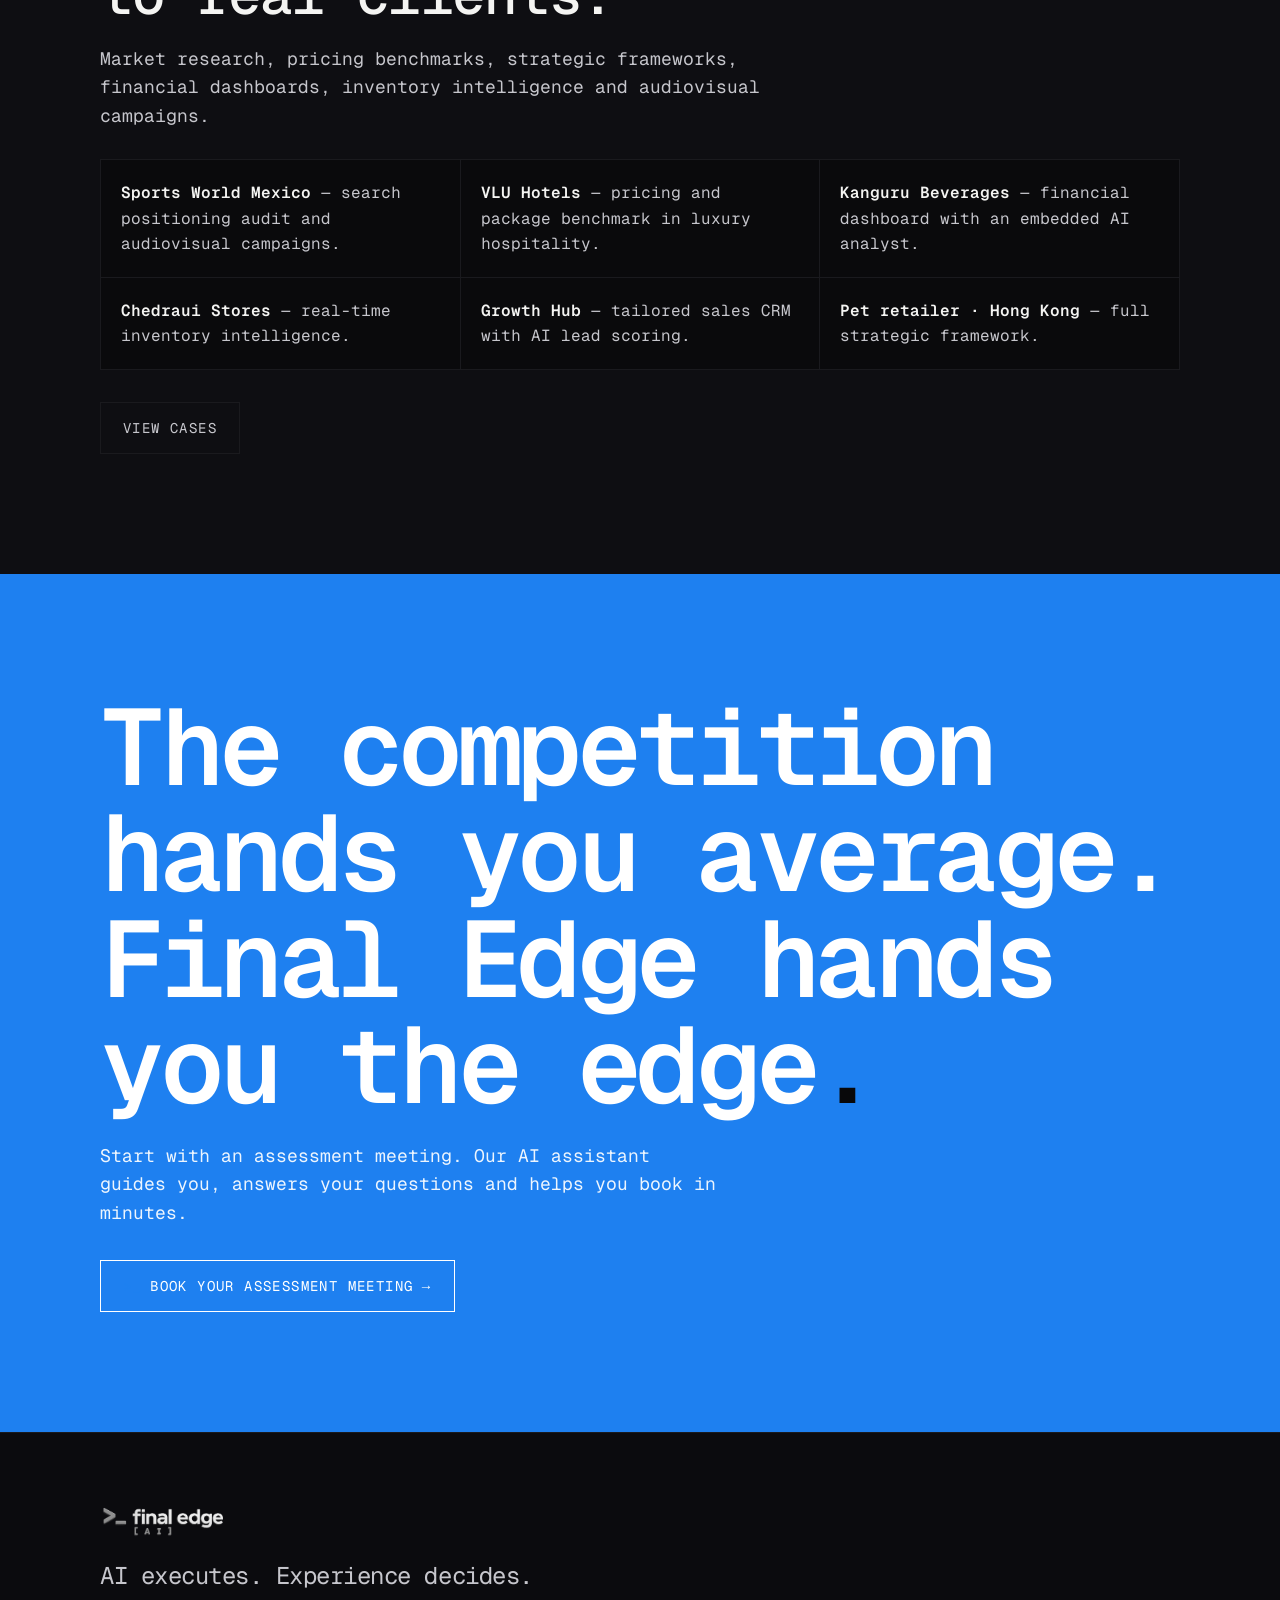
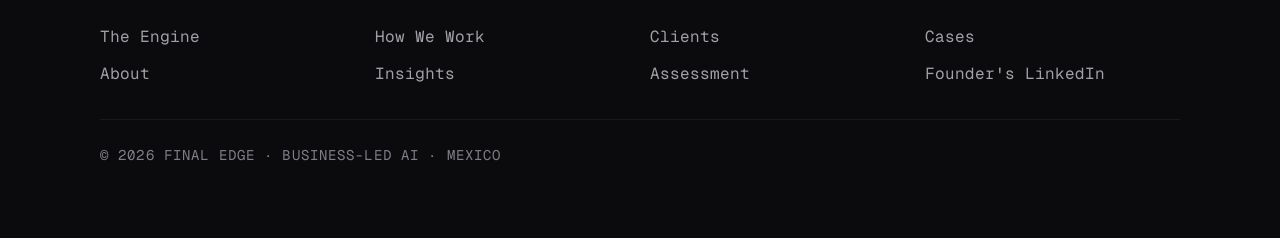
==== commit 06f3549a: "Self-host Geist Mono + Geist (drop Google Fonts CDN) The Google Fonts CDN is unreliable behind restr" ====
--- a/index.html
+++ b/index.html
@@ -14,10 +14,9 @@
   <meta property="og:title" content="Final Edge — La IA ejecuta. La experiencia decide." />
   <meta property="og:description" content="Haz más. Sin contratar más. Consultoría de negocio potenciada por IA y dirigida por talento humano." />
 
-  <!-- Geist Mono (UI, everything) + Geist (long body only) -->
-  <link rel="preconnect" href="https://fonts.googleapis.com" />
-  <link rel="preconnect" href="https://fonts.gstatic.com" crossorigin />
-  <link href="https://fonts.googleapis.com/css2?family=Geist+Mono:wght@400;500;600;700&family=Geist:wght@300;400;500;600&display=swap" rel="stylesheet" />
+  <!-- Geist Mono (UI, everything) + Geist (long body only) — self-hosted -->
+  <link rel="preload" href="assets/fonts/geist-mono-600.woff2" as="font" type="font/woff2" crossorigin />
+  <link rel="stylesheet" href="assets/css/fonts.css" />
 
   <link rel="stylesheet" href="assets/css/tokens.css" />
   <link rel="stylesheet" href="assets/css/styles.css" />
--- a/assets/css/fonts.css
+++ b/assets/css/fonts.css
@@ -0,0 +1,49 @@
+/* ============================================================================
+   FINAL EDGE — self-hosted fonts (Geist Mono + Geist)
+   Self-hosted (not Google Fonts CDN) for reliability, speed and offline render.
+   Geist Mono leads everything; Geist (sans) only for long dense body copy.
+   ========================================================================= */
+
+/* ---- Geist Mono — the identity typeface ------------------------------- */
+@font-face {
+  font-family: "Geist Mono";
+  font-style: normal; font-weight: 400; font-display: swap;
+  src: url("../fonts/geist-mono-400.woff2") format("woff2");
+}
+@font-face {
+  font-family: "Geist Mono";
+  font-style: normal; font-weight: 500; font-display: swap;
+  src: url("../fonts/geist-mono-500.woff2") format("woff2");
+}
+@font-face {
+  font-family: "Geist Mono";
+  font-style: normal; font-weight: 600; font-display: swap;
+  src: url("../fonts/geist-mono-600.woff2") format("woff2");
+}
+@font-face {
+  font-family: "Geist Mono";
+  font-style: normal; font-weight: 700; font-display: swap;
+  src: url("../fonts/geist-mono-700.woff2") format("woff2");
+}
+
+/* ---- Geist (sans) — long dense body paragraphs only ------------------- */
+@font-face {
+  font-family: "Geist";
+  font-style: normal; font-weight: 300; font-display: swap;
+  src: url("../fonts/geist-300.woff2") format("woff2");
+}
+@font-face {
+  font-family: "Geist";
+  font-style: normal; font-weight: 400; font-display: swap;
+  src: url("../fonts/geist-400.woff2") format("woff2");
+}
+@font-face {
+  font-family: "Geist";
+  font-style: normal; font-weight: 500; font-display: swap;
+  src: url("../fonts/geist-500.woff2") format("woff2");
+}
+@font-face {
+  font-family: "Geist";
+  font-style: normal; font-weight: 600; font-display: swap;
+  src: url("../fonts/geist-600.woff2") format("woff2");
+}
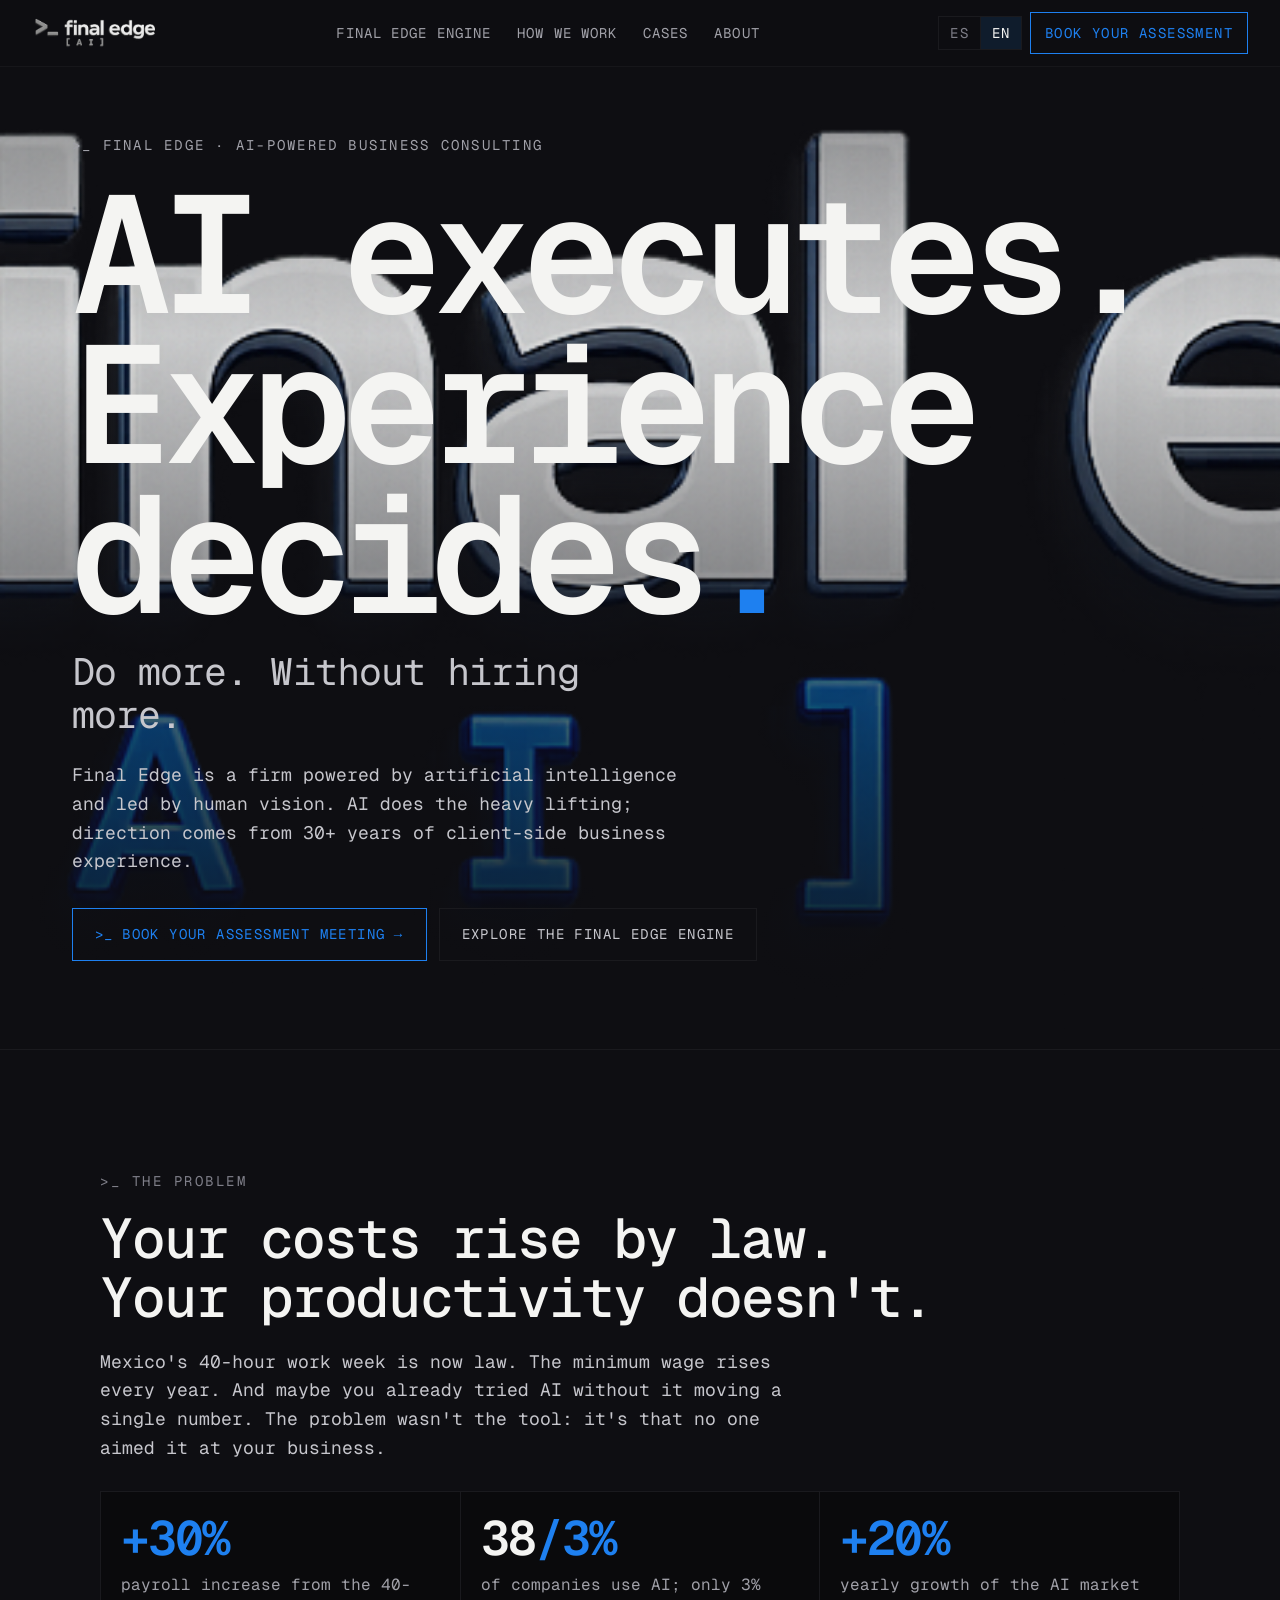
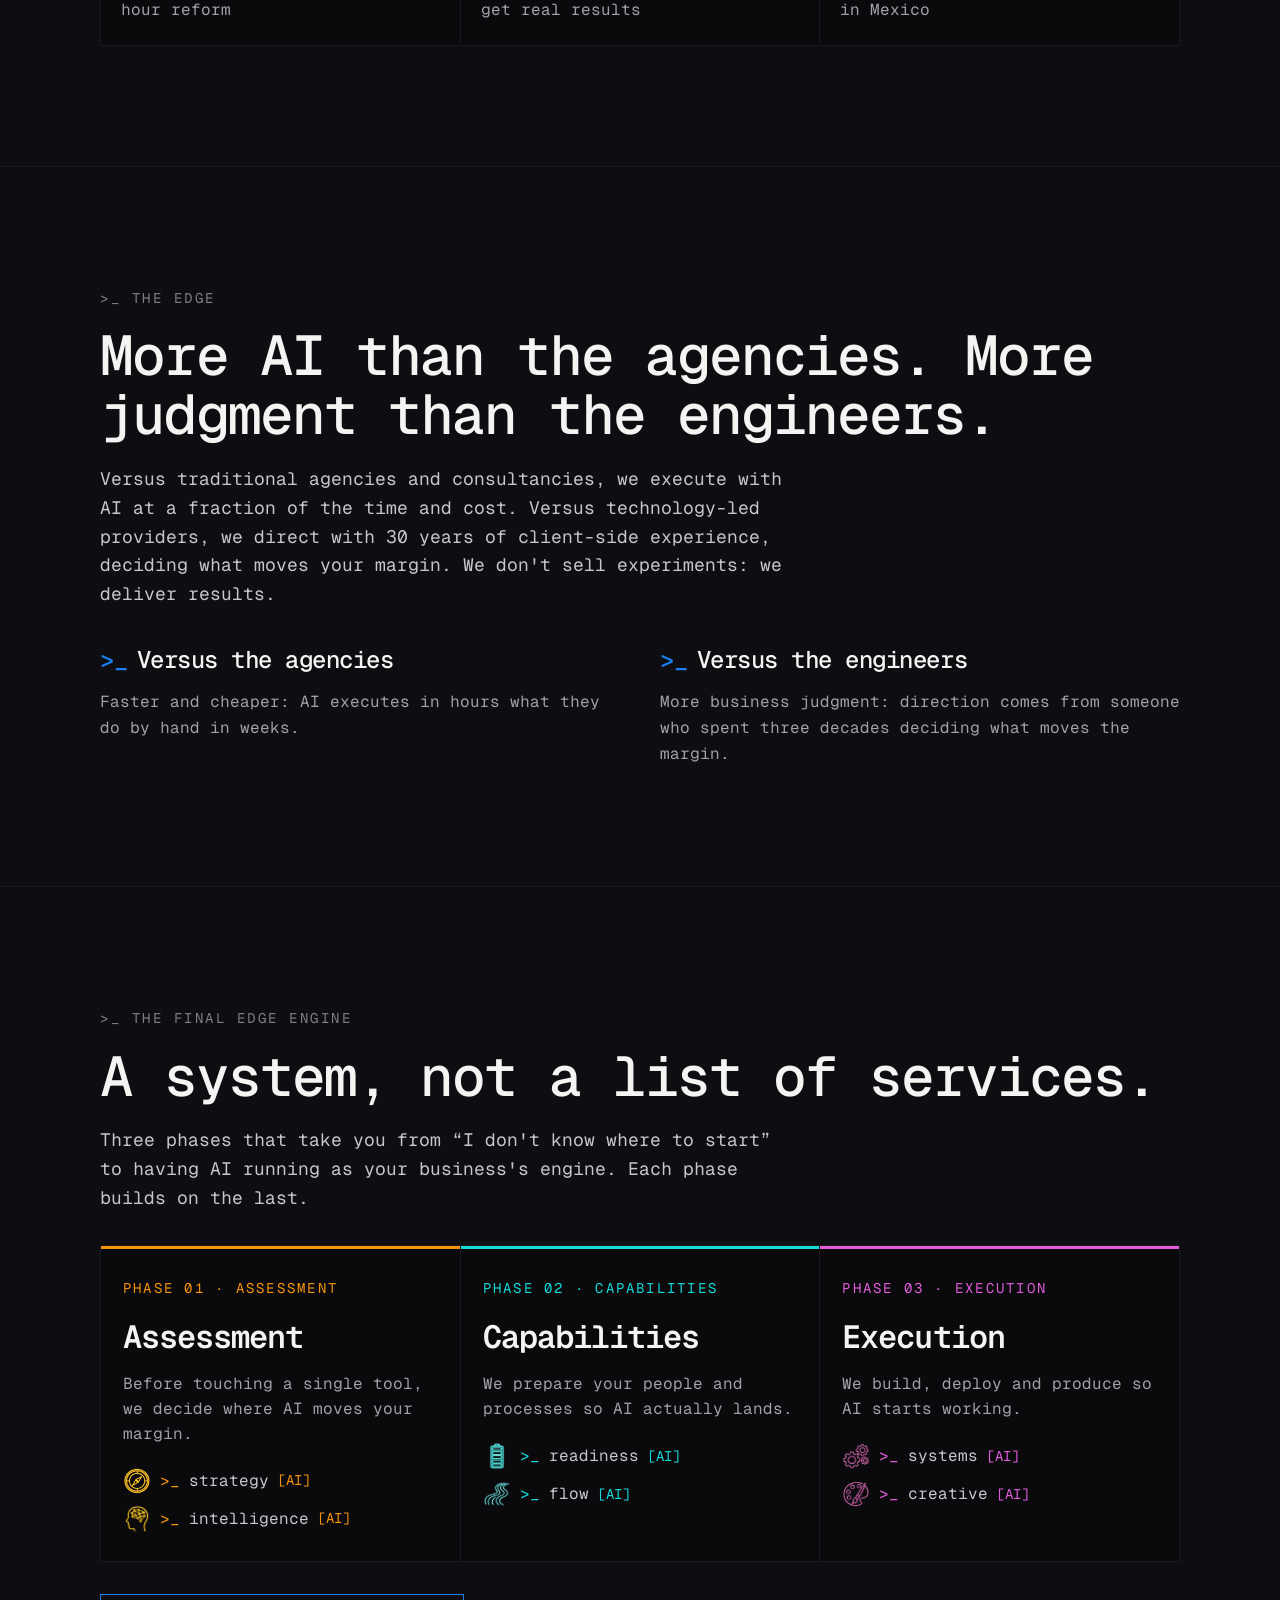
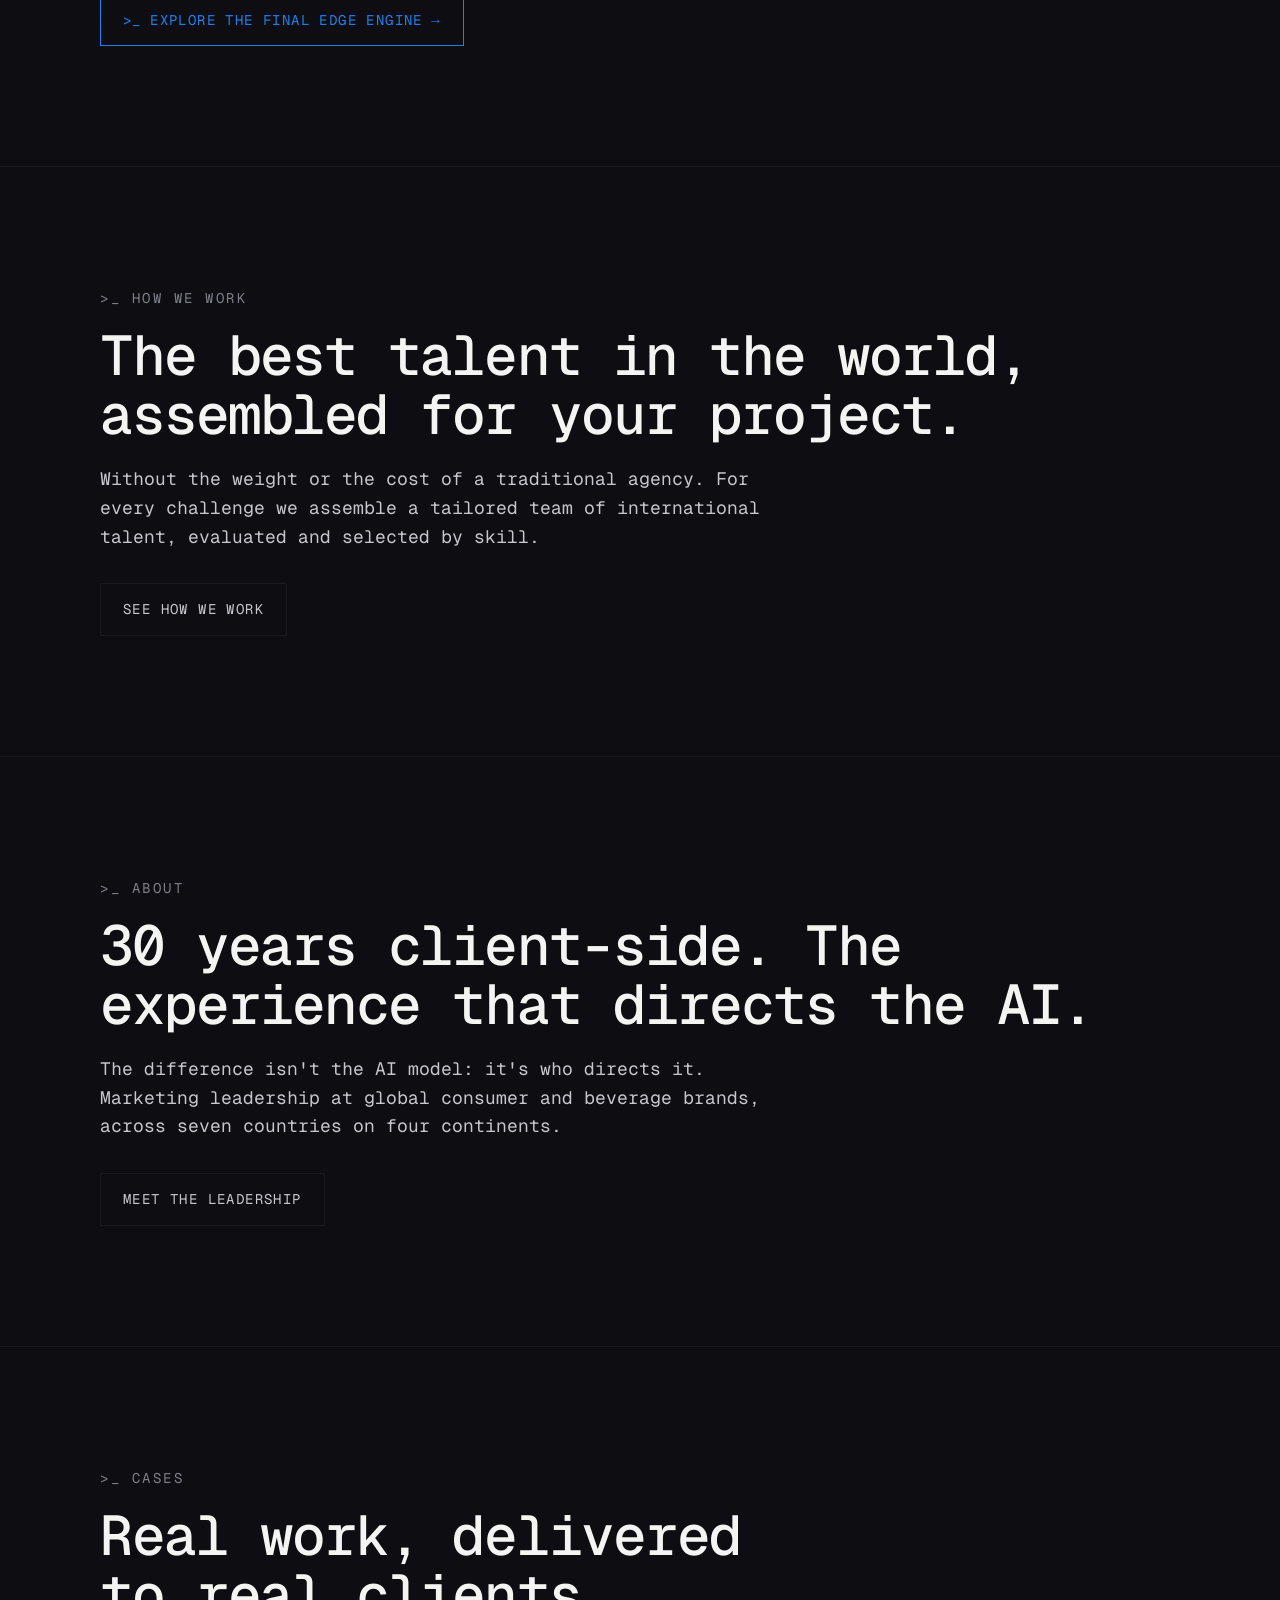
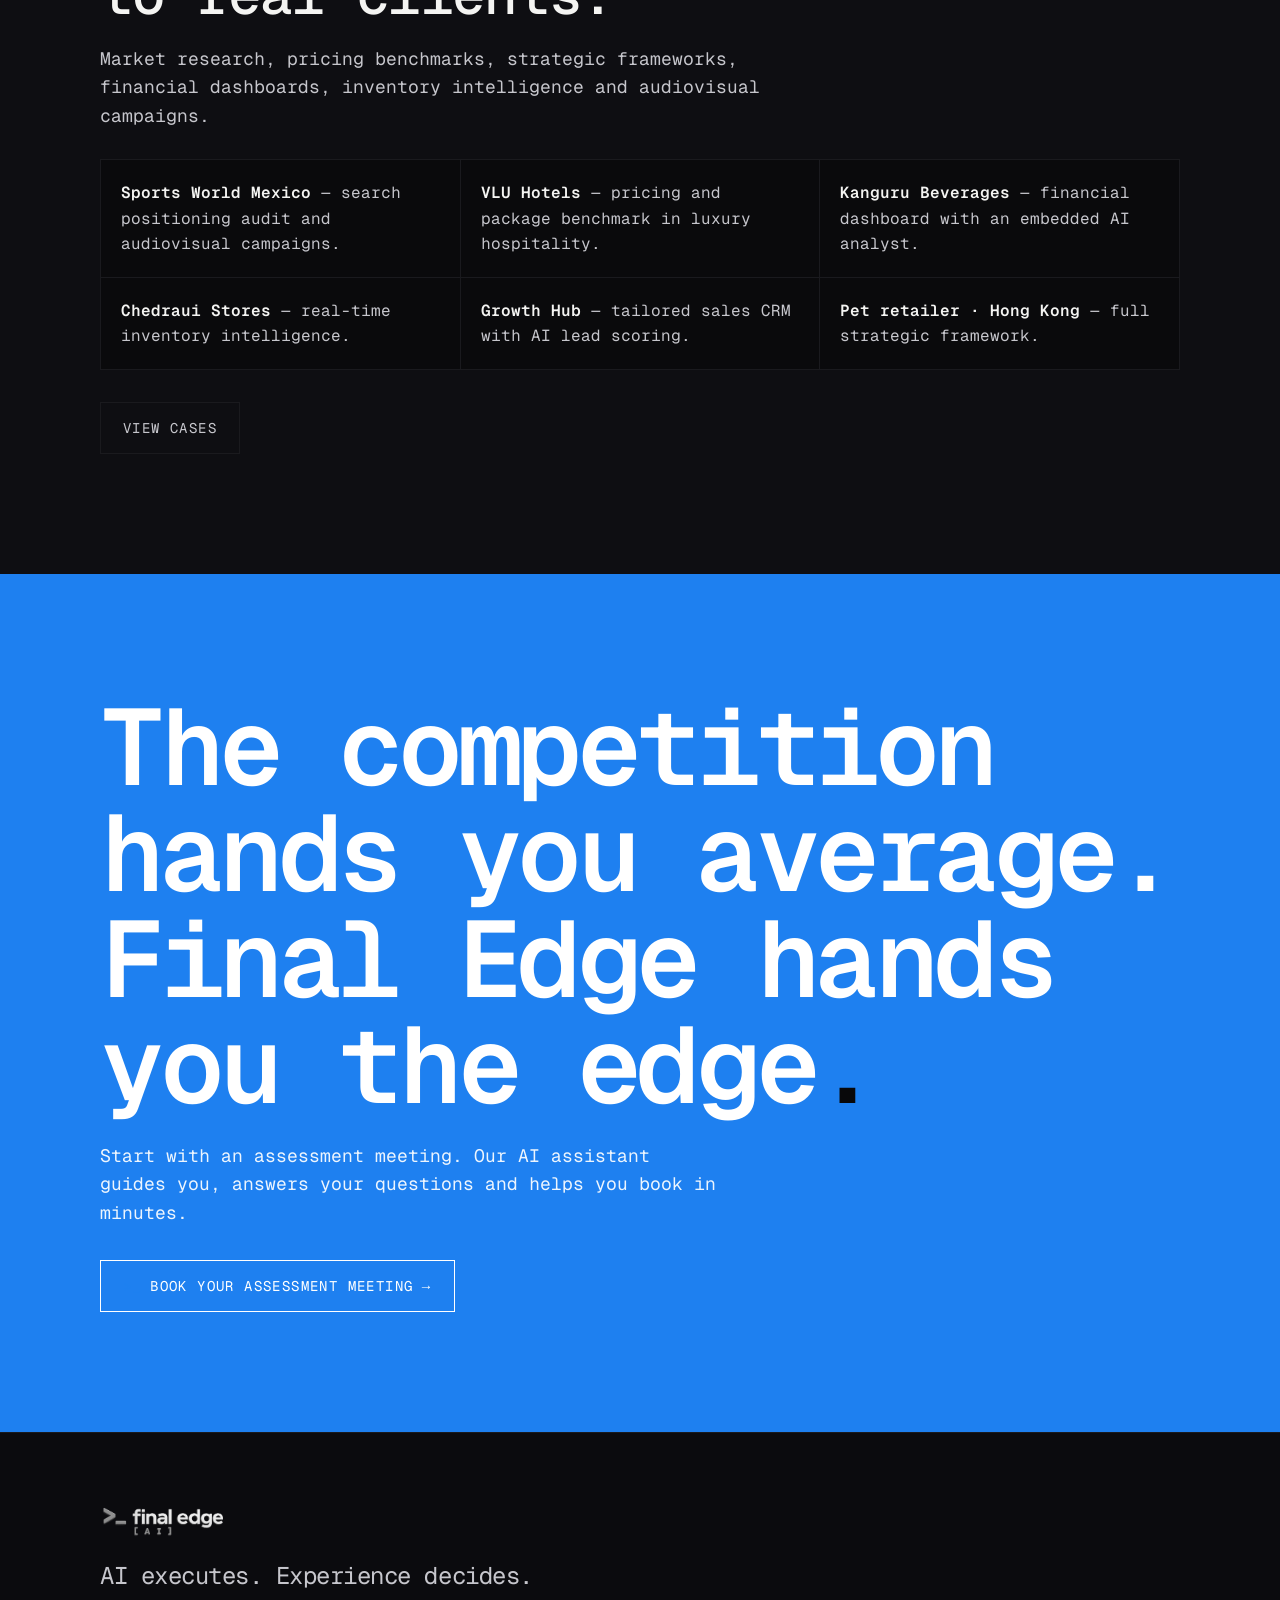
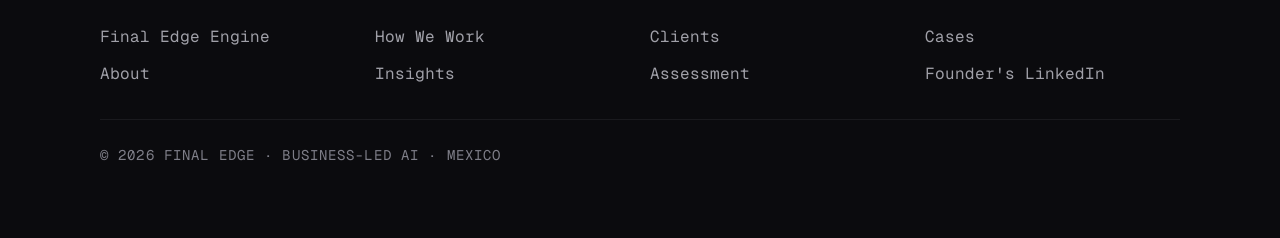
==== commit f16cf51a: "Naming: always "Final Edge Engine", never bare "El Engine" The product is always referred to as the " ====
--- a/index.html
+++ b/index.html
@@ -30,7 +30,7 @@
     </a>
 
     <nav class="nav-links" aria-label="Principal">
-      <a href="#engine"  data-i18n="nav.engine">El Engine</a>
+      <a href="#engine"  data-i18n="nav.engine">Final Edge Engine</a>
       <a href="#talent"  data-i18n="nav.work">Cómo Trabajamos</a>
       <a href="#cases"   data-i18n="nav.cases">Casos</a>
       <a href="#about"   data-i18n="nav.about">Nosotros</a>
@@ -75,7 +75,7 @@
             <span data-i18n="hero.cta">Agenda tu reunión de valoración</span>
             <span class="arrow" aria-hidden="true">→</span>
           </a>
-          <a class="btn btn-ghost" href="#engine" data-i18n="hero.cta2">Conoce el Engine</a>
+          <a class="btn btn-ghost" href="#engine" data-i18n="hero.cta2">Conoce el Final Edge Engine</a>
         </div>
       </div>
     </section>
@@ -176,7 +176,7 @@
         <div class="cta-row">
           <a class="btn" href="#valoracion">
             <span class="prompt">&gt;_</span>
-            <span data-i18n="engine.cta">Conoce el Engine</span>
+            <span data-i18n="engine.cta">Conoce el Final Edge Engine</span>
             <span class="arrow" aria-hidden="true">→</span>
           </a>
         </div>
@@ -265,7 +265,7 @@
       <p class="footer__tag" data-i18n="footer.tag">La IA ejecuta. La experiencia decide.</p>
 
       <nav class="footer__nav" aria-label="Pie de página">
-        <a href="#engine"     data-i18n="footer.nav.engine">El Engine</a>
+        <a href="#engine"     data-i18n="footer.nav.engine">Final Edge Engine</a>
         <a href="#talent"     data-i18n="footer.nav.work">Cómo Trabajamos</a>
         <a href="#cases"      data-i18n="footer.nav.clients">Clientes</a>
         <a href="#cases"      data-i18n="footer.nav.cases">Casos</a>
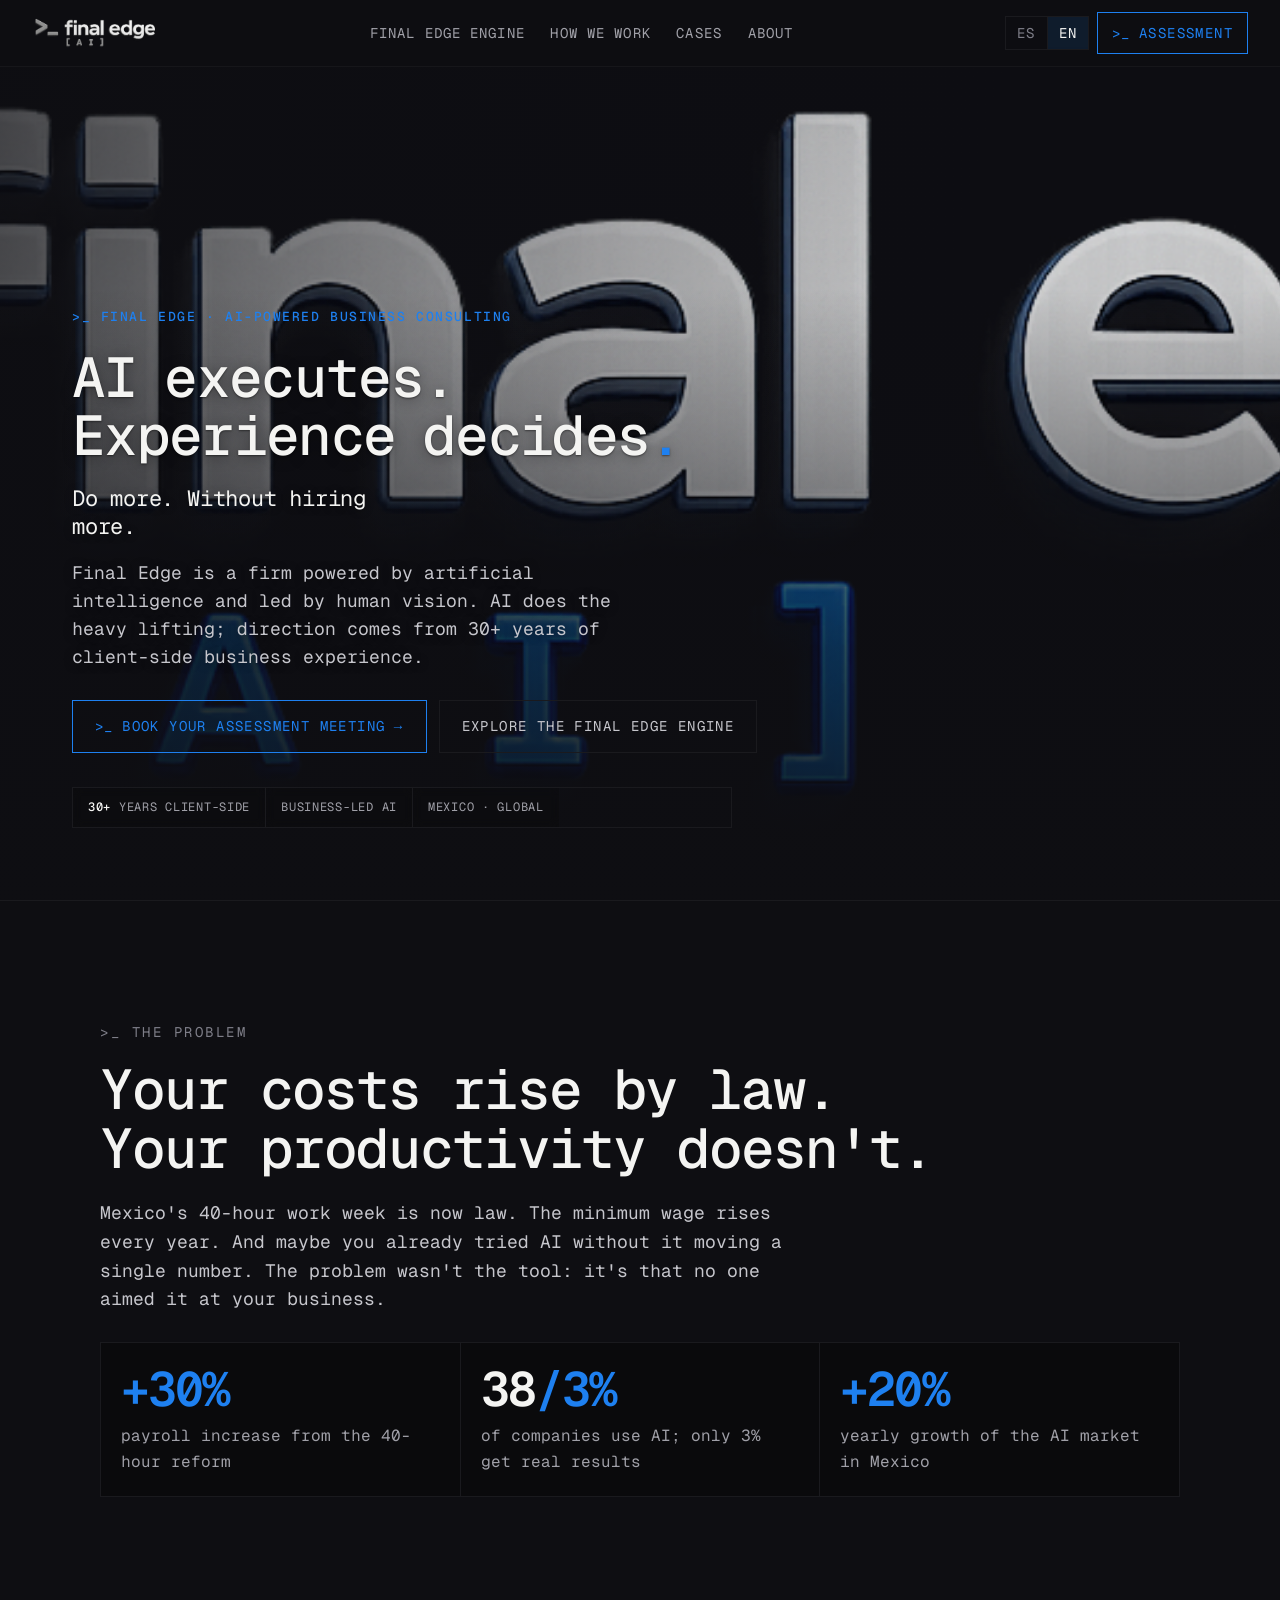
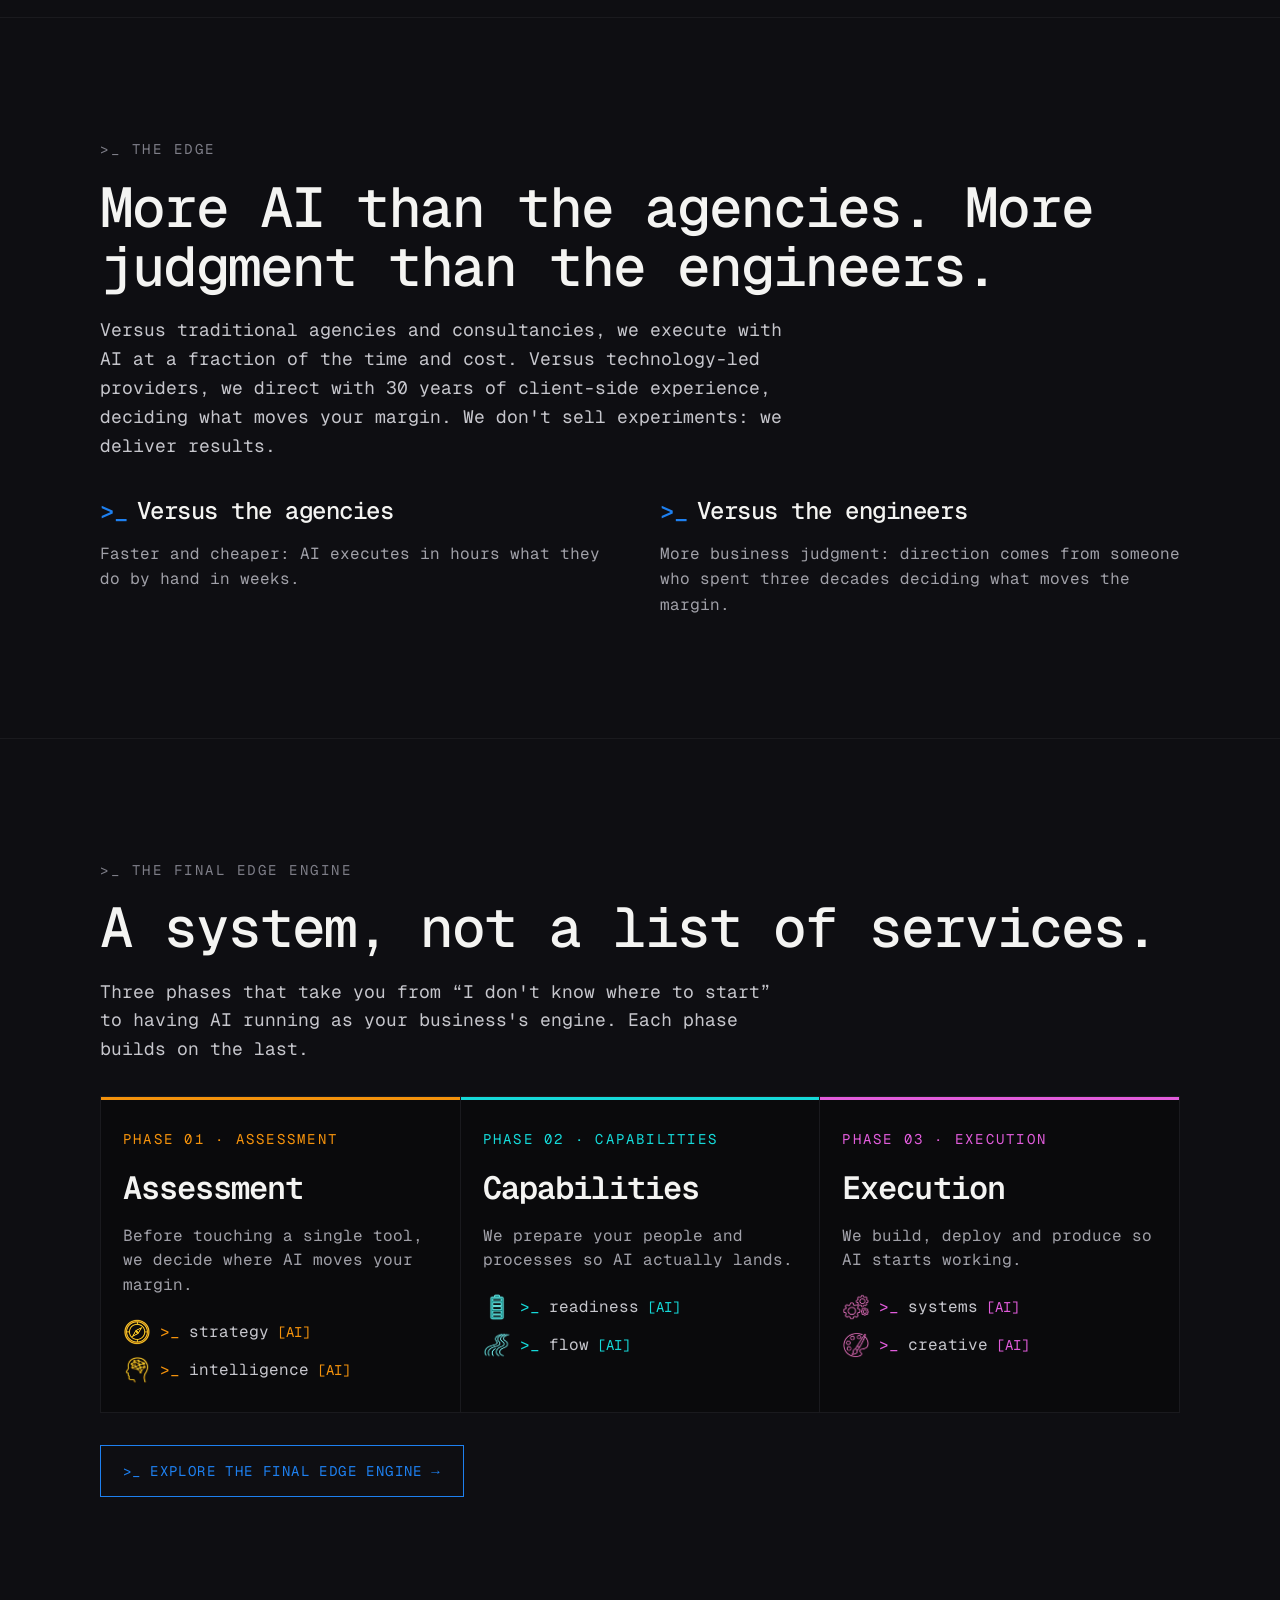
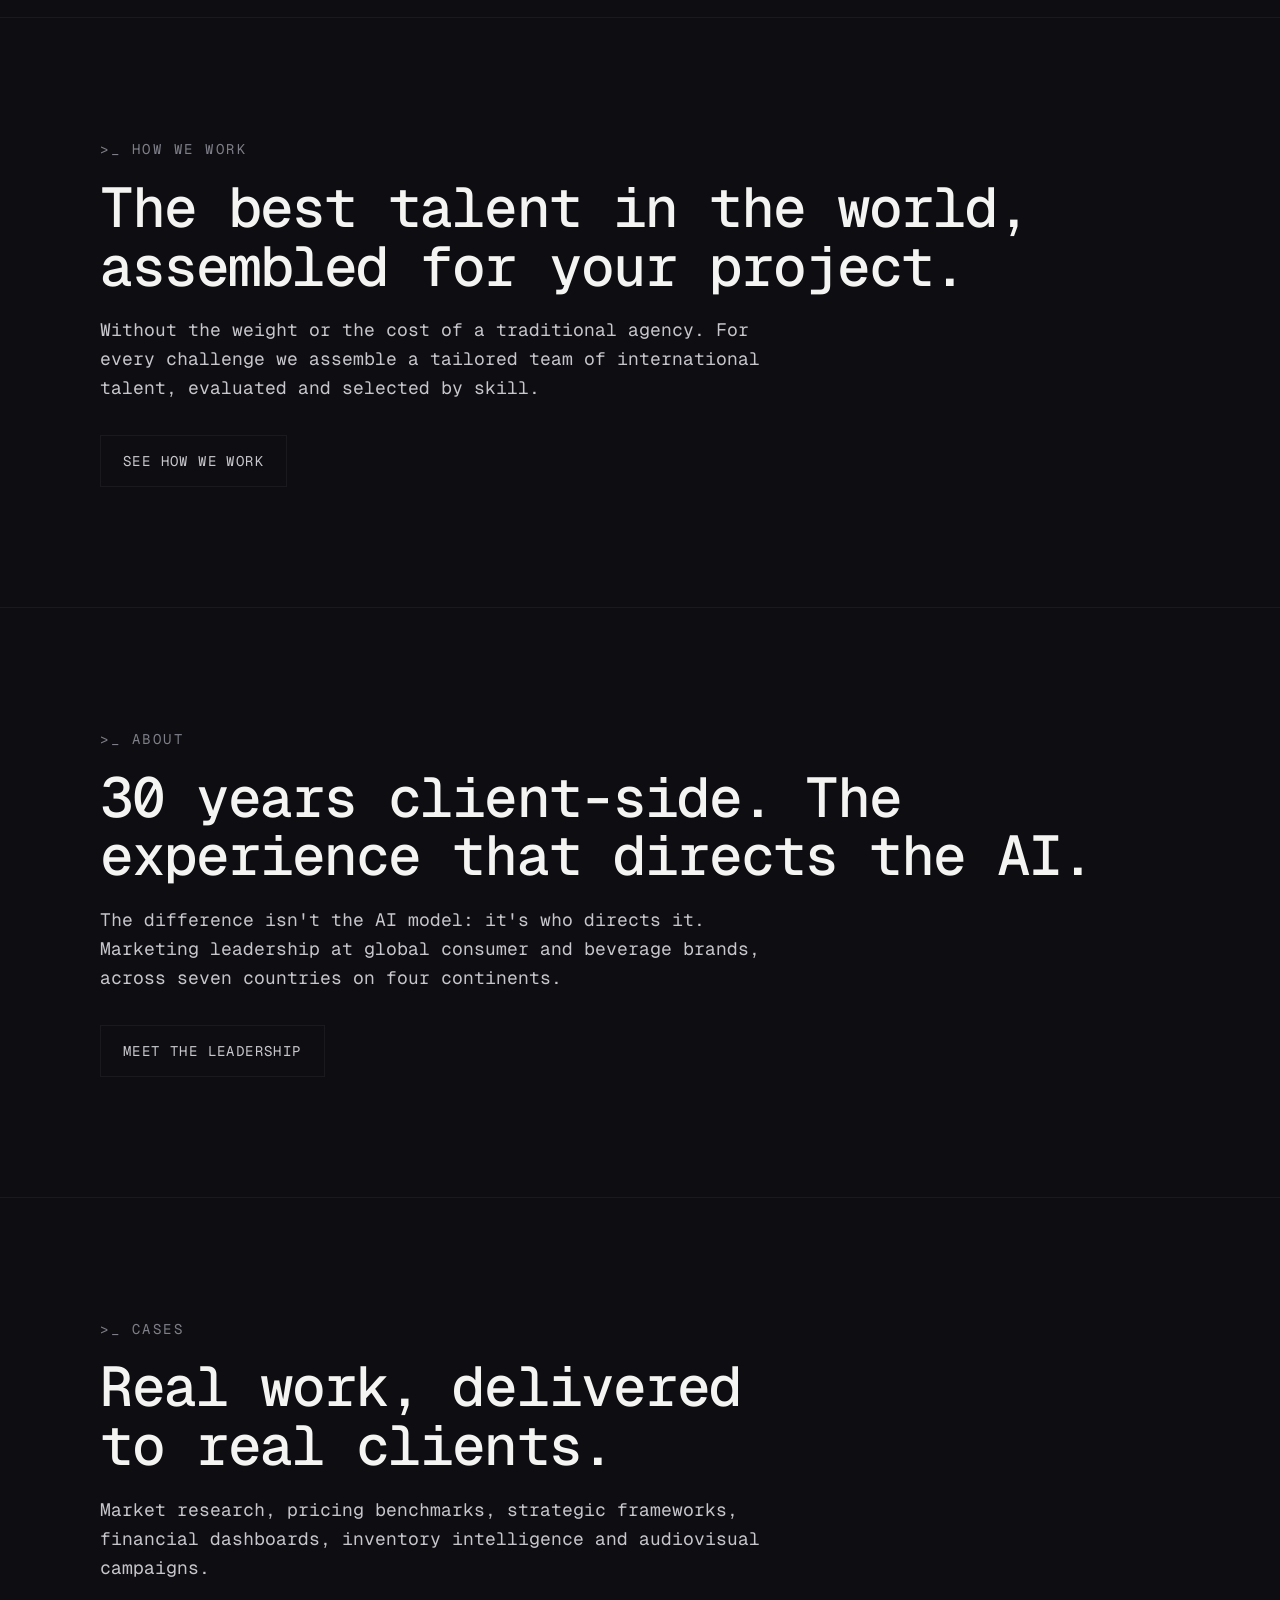
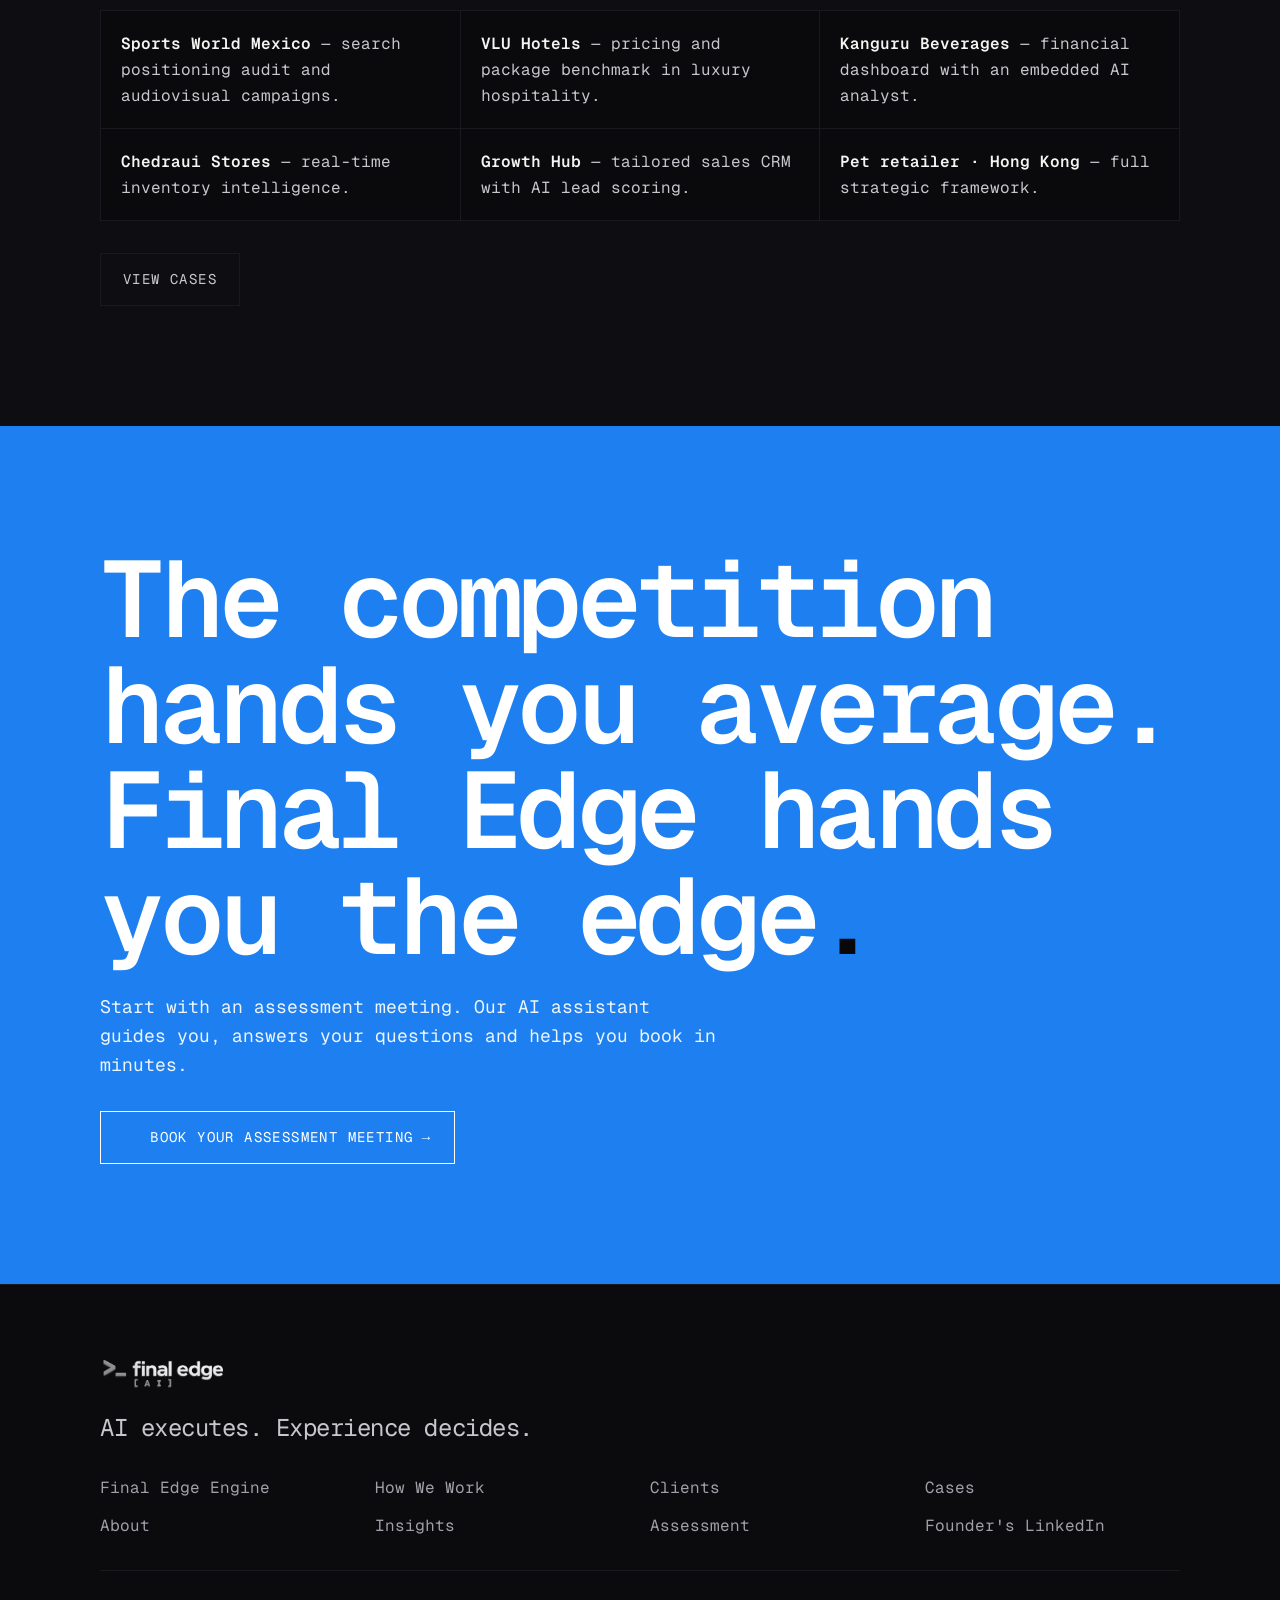
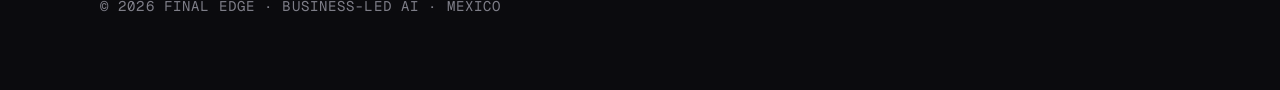
==== commit c921e7a7: "Redesign hero: cap type at 56px, tight mono tracking, bottom-left band + directional scrim - Cap her" ====
--- a/index.html
+++ b/index.html
@@ -43,7 +43,10 @@
         <button type="button" data-lang="en" aria-pressed="false"
                 data-i18n-attr="aria-label:lang.en.aria">EN</button>
       </div>
-      <a class="btn btn-sm" href="#valoracion" data-i18n="nav.cta">Agenda tu valoración</a>
+      <a class="btn btn-sm" href="#valoracion">
+        <span class="prompt">&gt;_</span>
+        <span data-i18n="nav.cta.short">Valoración</span>
+      </a>
     </div>
   </header>
 
@@ -76,6 +79,12 @@
             <span class="arrow" aria-hidden="true">→</span>
           </a>
           <a class="btn btn-ghost" href="#engine" data-i18n="hero.cta2">Conoce el Final Edge Engine</a>
+        </div>
+
+        <div class="hero__strip" aria-hidden="true">
+          <span data-i18n="hero.strip1" data-i18n-html><b>30+</b> años del lado del cliente</span>
+          <span data-i18n="hero.strip2">IA dirigida por negocio</span>
+          <span data-i18n="hero.strip3">México · Global</span>
         </div>
       </div>
     </section>
--- a/assets/css/styles.css
+++ b/assets/css/styles.css
@@ -114,14 +114,16 @@
 .btn:hover .arrow { transform: translateX(3px); }
 
 /* ============================================================================
-   HERO  (video background)
+   HERO  (decorative background video + overlaid text — bottom-left band)
+   Type: Geist Mono, capped 56px, tight tracking, soft shadow. Directional
+   scrim keeps the text zone legible without flat-tinting the whole frame.
    ========================================================================= */
 .hero {
   position: relative;
   min-height: 100svh;
   display: flex;
   align-items: flex-end;
-  padding: 120px var(--pad-section-x) clamp(48px, 10vw, 88px);
+  padding: 116px var(--pad-section-x) clamp(40px, 8vw, 72px);
   overflow: hidden;
   isolation: isolate;
 }
@@ -133,48 +135,77 @@
   object-fit: cover;
   z-index: -2;
 }
-/* legibility scrims: vertical for text, subtle vignette */
+/* Directional scrim: heaviest bottom-left where the text lives, transparent
+   over the top-right so the decorative video keeps its "clear window". */
 .hero__scrim {
   position: absolute;
   inset: 0;
   z-index: -1;
   background:
-    linear-gradient(180deg, rgba(14,14,18,.55) 0%, rgba(14,14,18,.15) 32%, rgba(14,14,18,.55) 64%, rgba(14,14,18,.96) 100%);
-}
-.hero__inner { max-width: var(--cover-max); width: 100%; }
+    linear-gradient(to top, rgba(14,14,18,.94) 0%, rgba(14,14,18,.64) 28%, rgba(14,14,18,.30) 48%, rgba(14,14,18,0) 68%),
+    linear-gradient(105deg, rgba(14,14,18,.72) 0%, rgba(14,14,18,.22) 44%, rgba(14,14,18,0) 68%),
+    rgba(14,14,18,.18);
+}
+.hero__inner { max-width: 660px; width: 100%; }
 .hero__meta {
-  font-size: var(--text-label);
-  letter-spacing: .16em;
+  font-size: 13px;
+  letter-spacing: .12em;
   text-transform: uppercase;
-  color: var(--fg-muted);
-  margin-bottom: 24px;
+  color: var(--accent);
+  font-weight: 500;
+  margin: 0 0 22px;
 }
 .hero h1 {
-  font-size: var(--text-display);
-  font-weight: 600;
-  letter-spacing: -.06em;
-  line-height: .9;
+  font-size: clamp(38px, 7.2vw, 56px);
+  font-weight: 500;
+  letter-spacing: -.03em;
+  word-spacing: -.08em;
+  line-height: 1.02;
   margin: 0 0 20px;
   text-wrap: balance;
+  text-shadow: 0 1px 2px rgba(0,0,0,.45), 0 2px 14px rgba(0,0,0,.35);
 }
 .hero h1 .dot { color: var(--accent); }
 .hero__sub {
-  font-size: var(--text-manifesto);
+  font-size: clamp(18px, 2.6vw, 22px);
   font-weight: 400;
-  letter-spacing: -.025em;
-  line-height: 1.15;
-  color: var(--fg-2);
-  margin: 0 0 24px;
-  max-width: 22ch;
+  letter-spacing: -.01em;
+  line-height: 1.3;
+  color: var(--fg);
+  margin: 0 0 18px;
+  max-width: 24ch;
+  text-shadow: 0 1px 8px rgba(0,0,0,.45);
 }
 .hero__lead {
   font-size: var(--text-lead);
   color: var(--fg-2);
-  line-height: 1.6;
-  max-width: 56ch;
-  margin: 0 0 32px;
+  line-height: 1.55;
+  max-width: 52ch;
+  margin: 0 0 30px;
+  text-shadow: 0 1px 8px rgba(0,0,0,.5);
 }
 .hero__cta { display: flex; flex-wrap: wrap; gap: 12px; }
+/* terminal metadata strip — small mono labels, the "engineering docs" feel */
+.hero__strip {
+  display: flex;
+  flex-wrap: wrap;
+  margin-top: 34px;
+  border: 1px solid var(--hairline);
+  max-width: 660px;
+}
+.hero__strip span {
+  font-size: 12px;
+  letter-spacing: .06em;
+  text-transform: uppercase;
+  color: var(--fg-muted);
+  padding: 10px 15px;
+  border-right: 1px solid var(--hairline);
+  background: rgba(10,10,12,.42);
+  backdrop-filter: blur(4px);
+  -webkit-backdrop-filter: blur(4px);
+}
+.hero__strip span:last-child { border-right: 0; }
+.hero__strip b { color: var(--fg); font-weight: 500; }
 
 /* ============================================================================
    SECTIONS
@@ -359,6 +390,20 @@
   * { animation-duration: .001ms !important; animation-iteration-count: 1 !important;
       transition-duration: .001ms !important; scroll-behavior: auto !important; }
   .cursor::after { animation: none; opacity: 1; }
+  /* swap decorative video for a static frame */
+  .hero__video { display: none; }
+  .hero { background: var(--bg) center/cover no-repeat; }
+}
+
+/* On small screens the decorative video is heavy and the URL-bar height
+   jumps; drop it for the poster frame and keep the scrim for legibility. */
+@media (max-width: 640px) {
+  .hero__video { display: none; }
+  .hero {
+    background:
+      linear-gradient(160deg, #14141c 0%, #0e0e12 60%, #0b0b0e 100%);
+  }
+  .hero__strip { display: none; }
 }
 
 /* ============================================================================
@@ -376,7 +421,7 @@
   }
   .nav-links a:hover { color: var(--fg); }
 
-  .hero { align-items: center; }
+  .hero__inner { max-width: 720px; }
   .hero__sub { max-width: 26ch; }
 
   .stats { grid-template-columns: repeat(3, minmax(0,1fr)); }
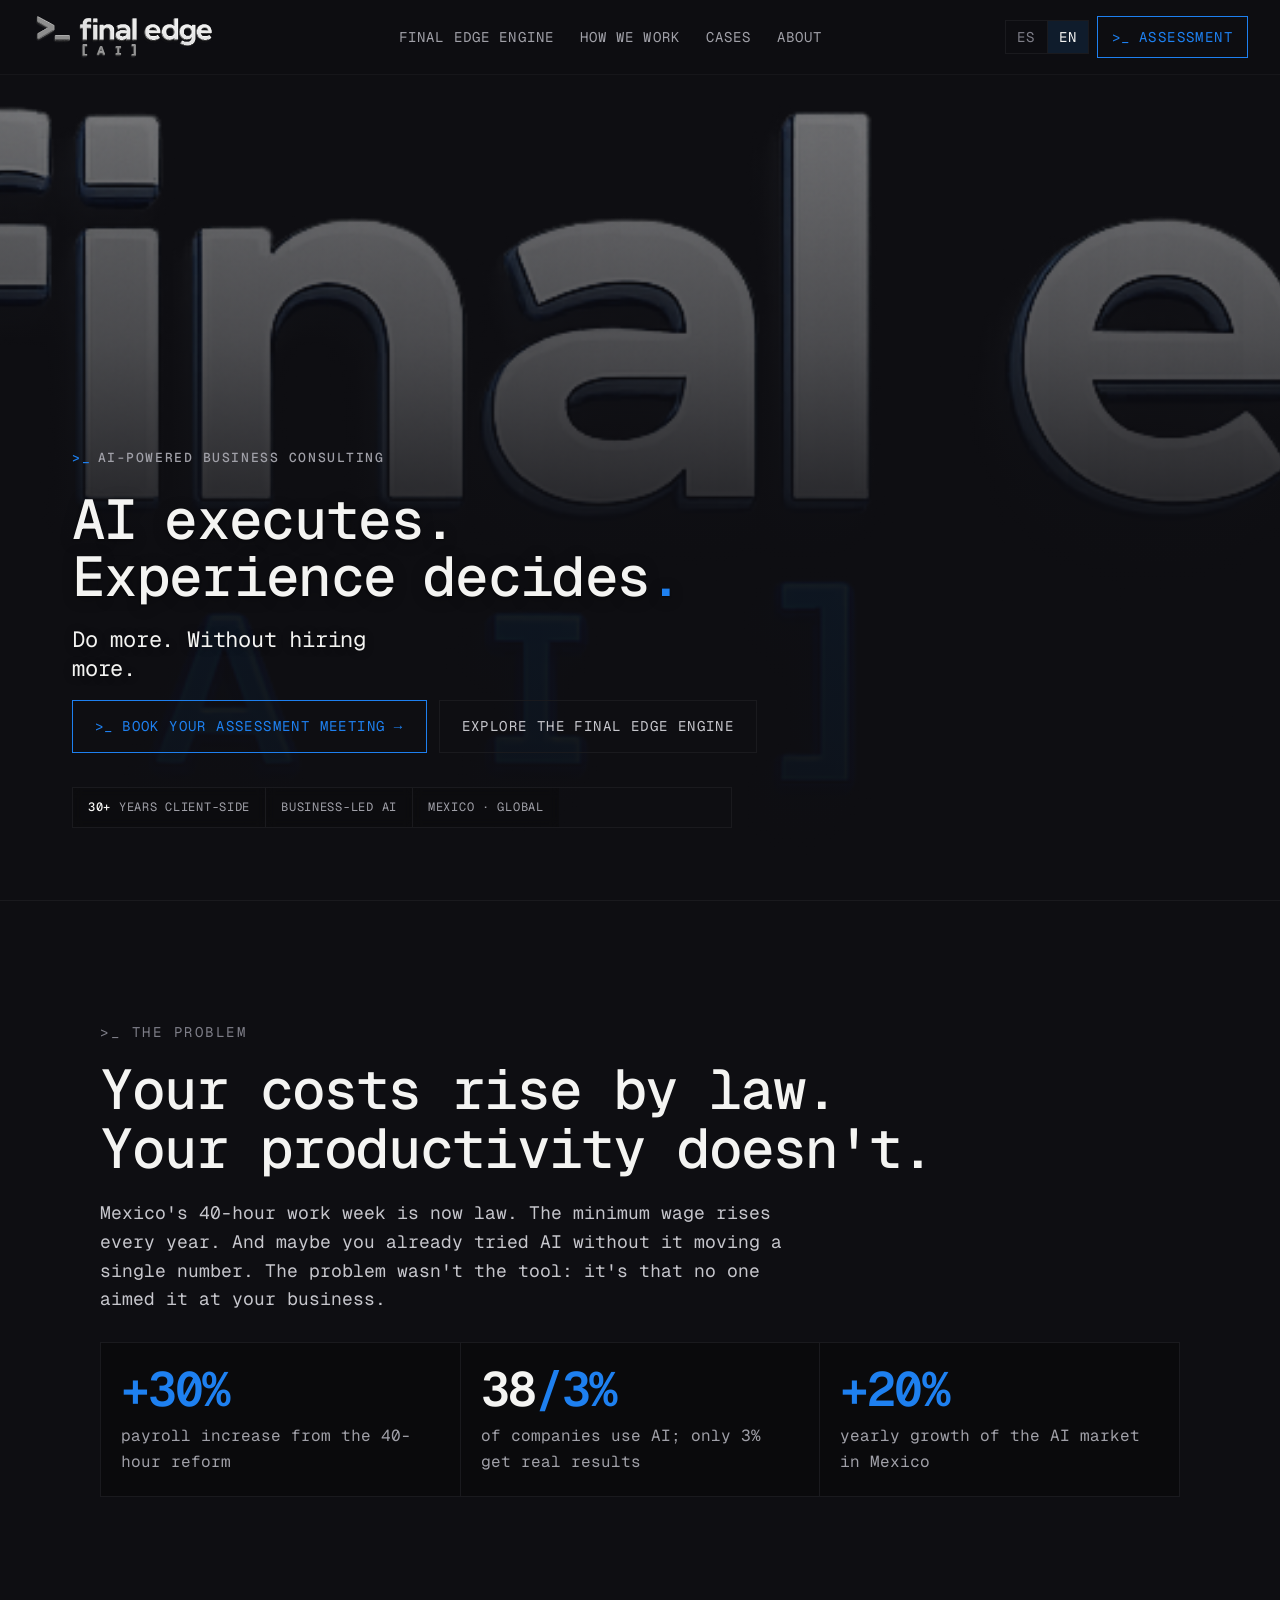
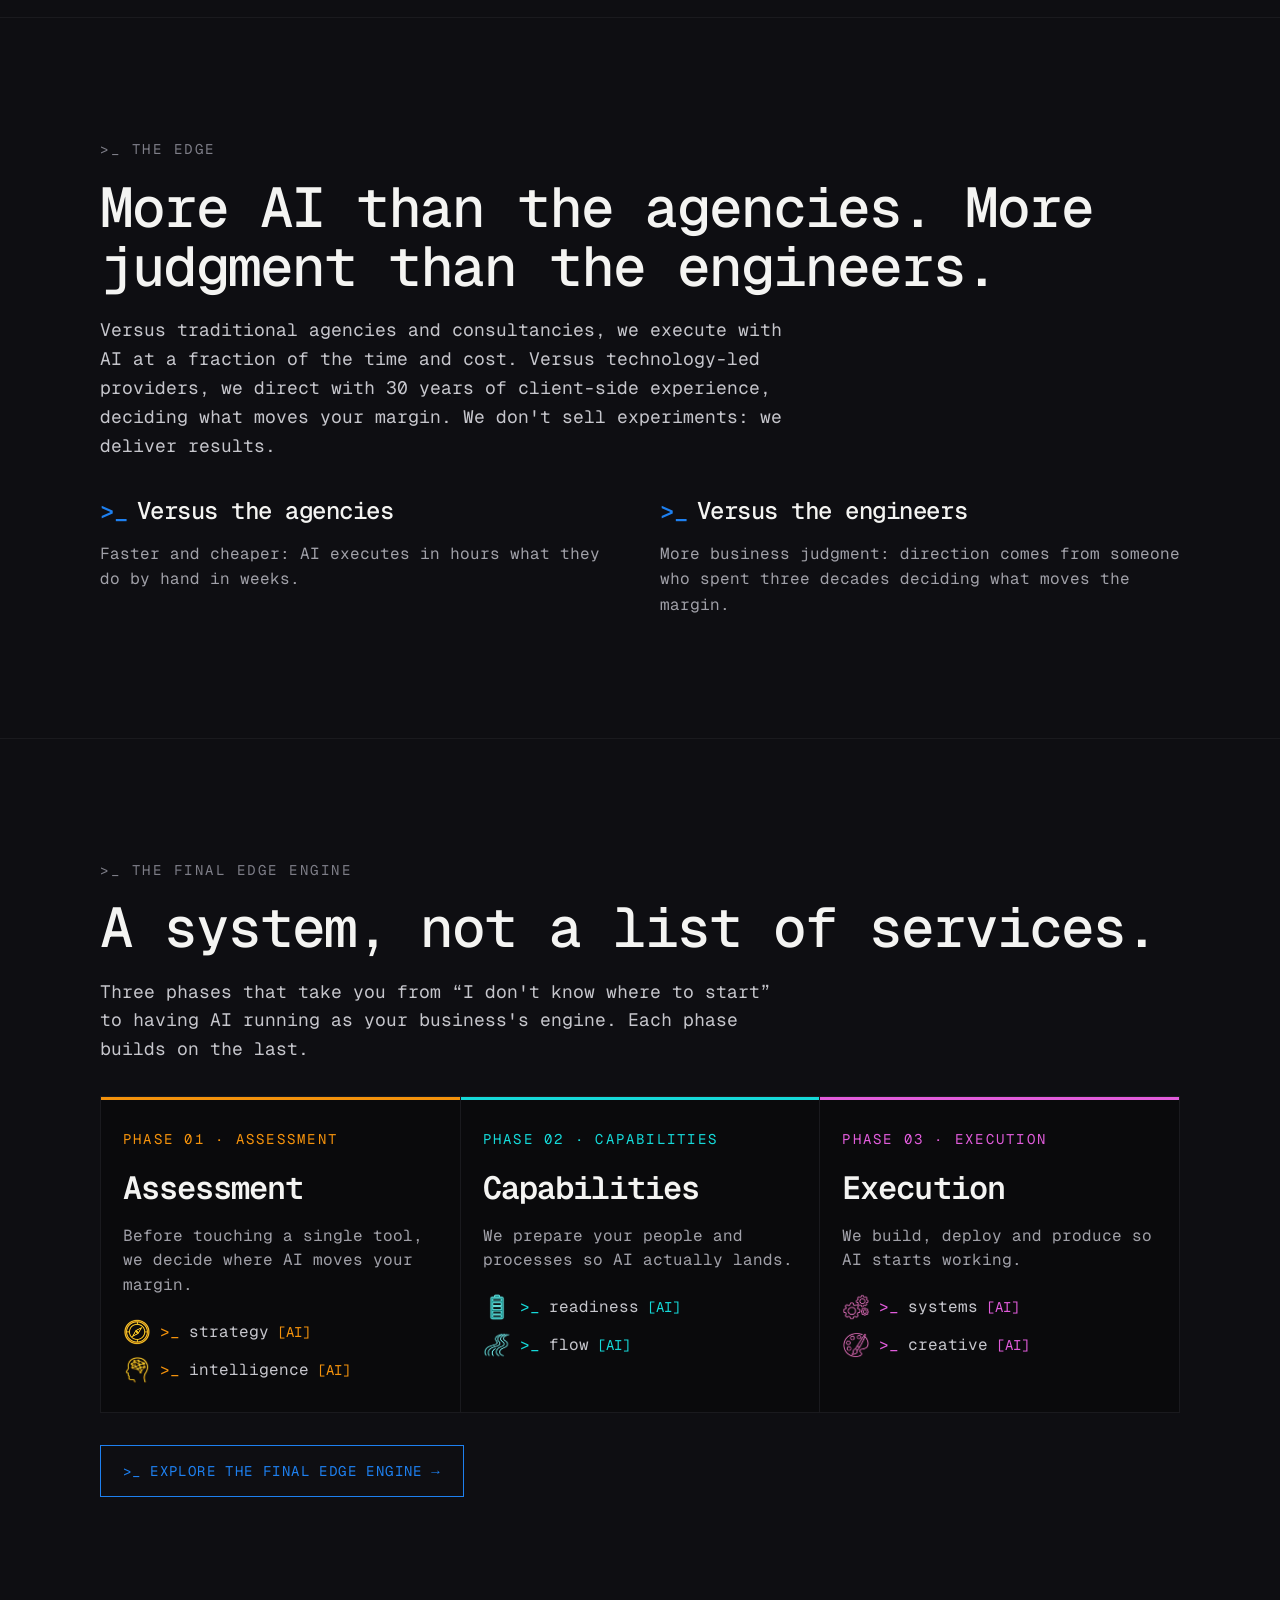
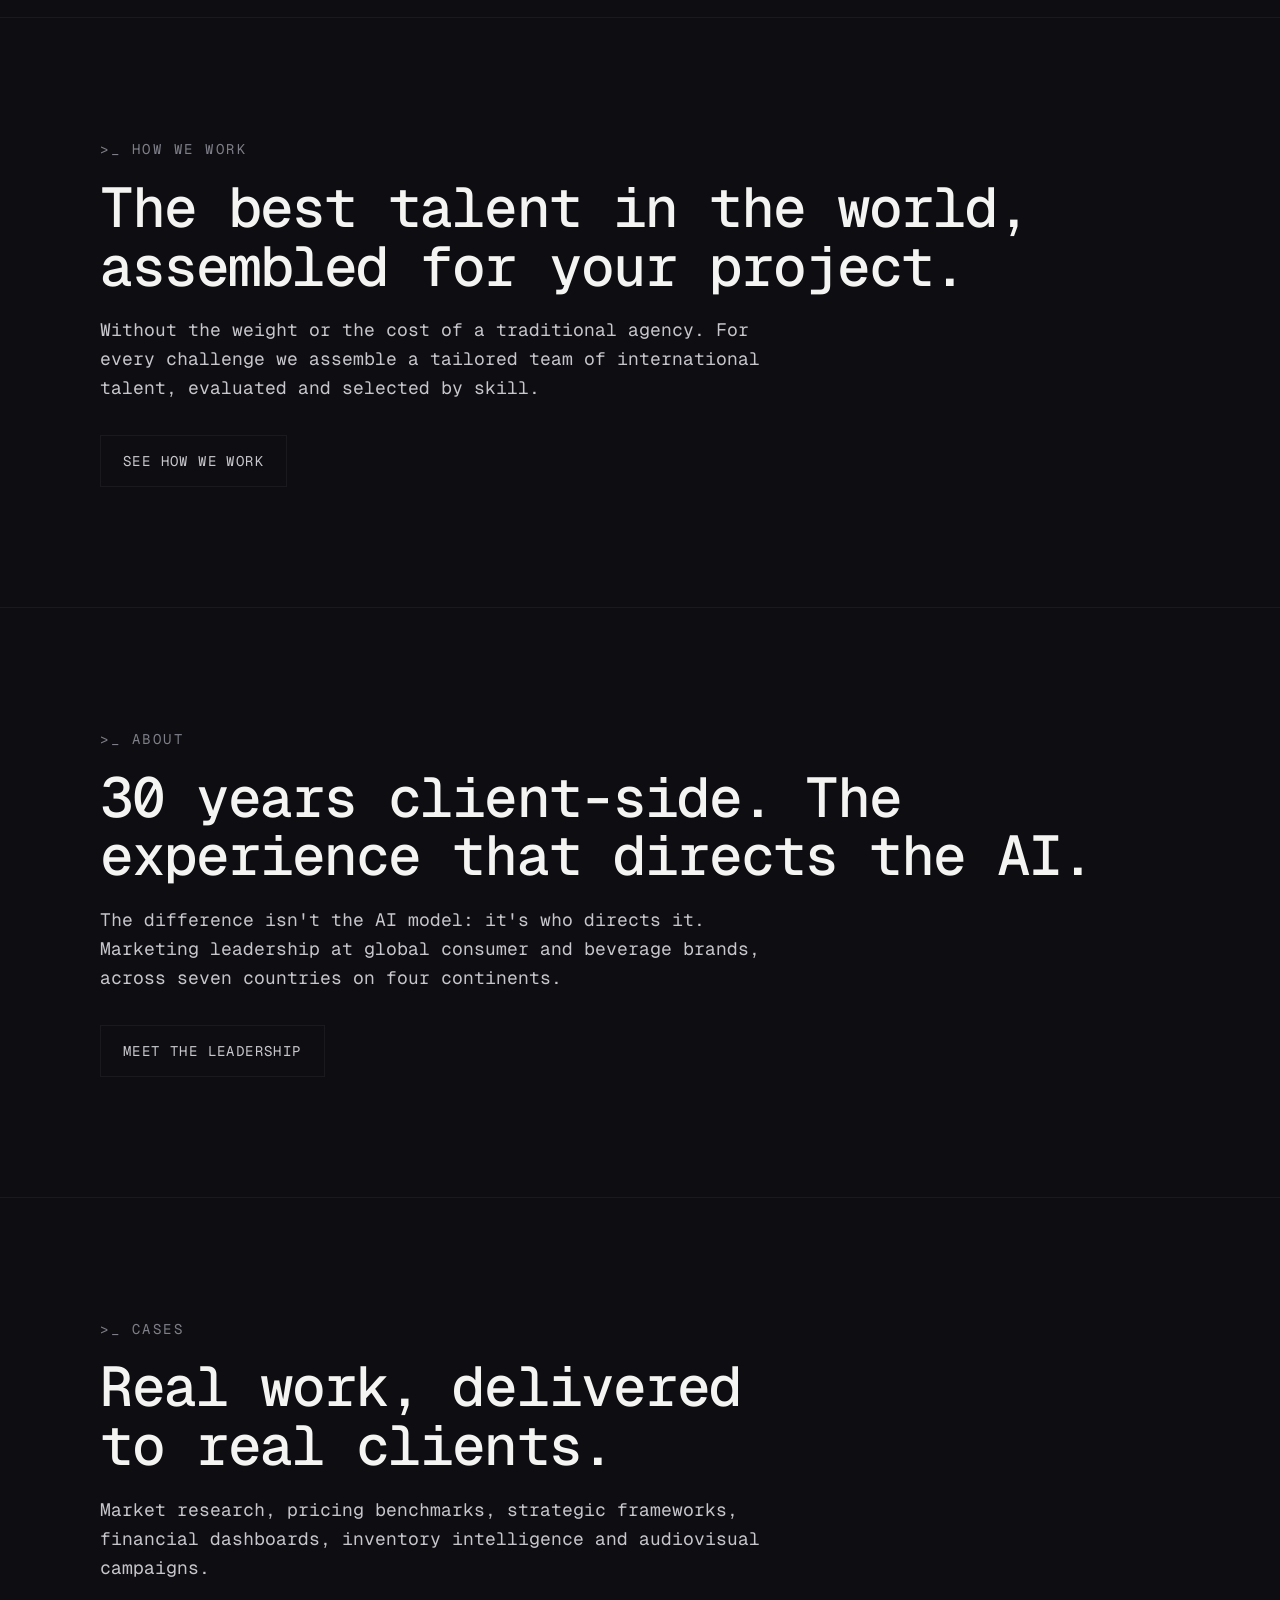
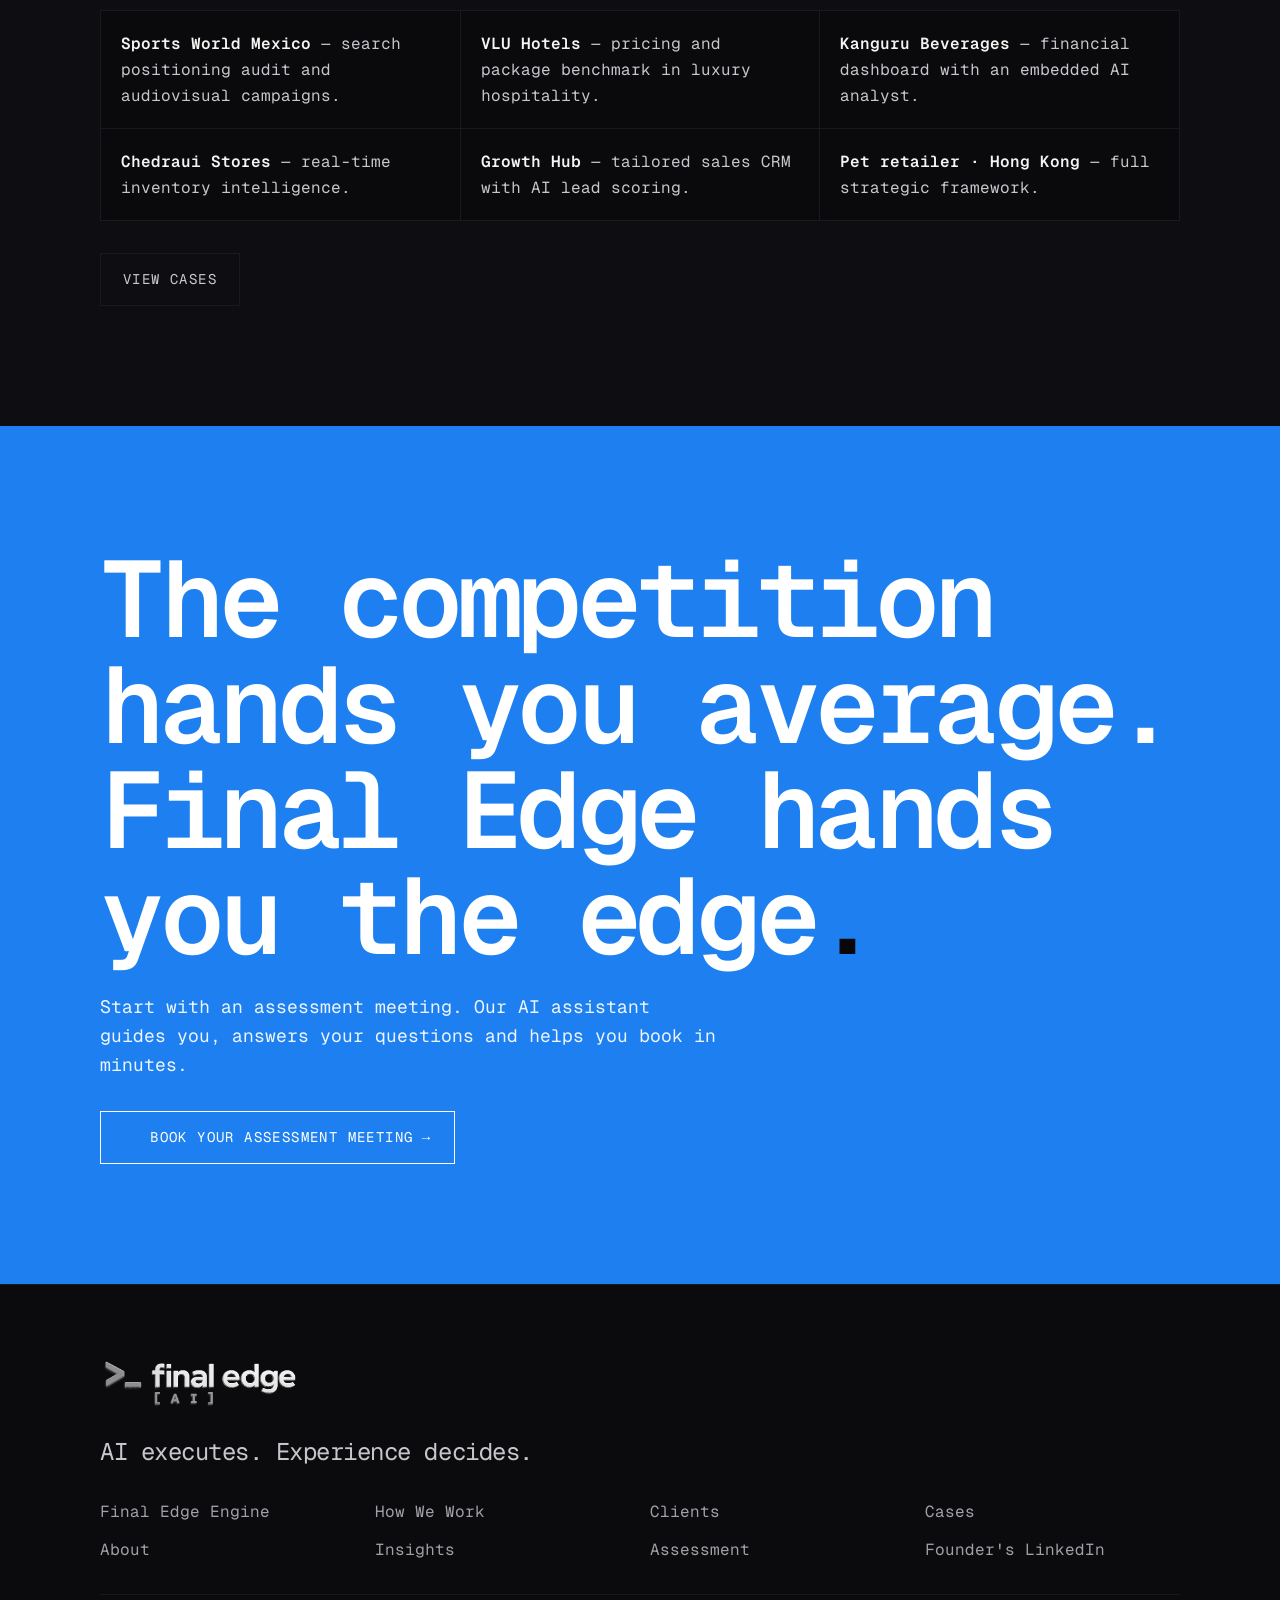
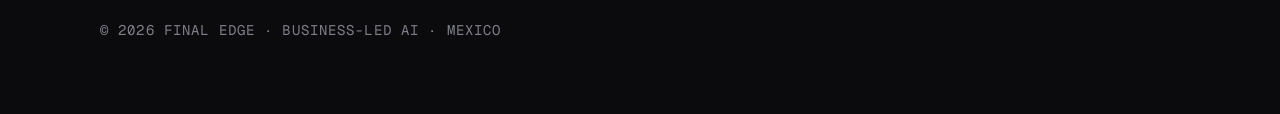
==== commit 18741706: "Hero: dim decorative video to ambient texture, enforce brand-book logo minimums, cut color/copy - St" ====
--- a/index.html
+++ b/index.html
@@ -61,17 +61,12 @@
       <div class="hero__scrim"></div>
 
       <div class="hero__inner">
-        <p class="hero__meta" data-i18n="hero.meta">&gt;_ FINAL EDGE · CONSULTORÍA DE NEGOCIO POTENCIADA POR IA</p>
+        <p class="hero__meta"><span class="prompt">&gt;_</span><span data-i18n="hero.meta">Consultoría de negocio potenciada por IA</span></p>
         <h1>
           <span data-i18n="hero.h1.a">La IA ejecuta.</span><br />
           <span data-i18n="hero.h1.b">La experiencia decide</span><span class="dot">.</span>
         </h1>
         <p class="hero__sub" data-i18n="hero.sub">Haz más. Sin contratar más.</p>
-        <p class="hero__lead" data-i18n="hero.lead">
-          Final Edge es una firma potenciada por inteligencia artificial y dirigida por visión humana.
-          La IA hace el trabajo pesado; la dirección la pone más de 30 años de experiencia de negocio
-          del lado del cliente.
-        </p>
         <div class="hero__cta">
           <a class="btn" href="#valoracion">
             <span class="prompt">&gt;_</span>
--- a/assets/css/styles.css
+++ b/assets/css/styles.css
@@ -61,7 +61,8 @@
   border-bottom: 1px solid var(--hairline-nav);
 }
 .brand-lockup { display: flex; align-items: center; }
-.brand-lockup img { height: 30px; width: auto; }
+/* Brand-book minimum: logo digital >=160px wide (master aspect 3.7 -> ~43px tall). */
+.brand-lockup img { width: 160px; height: auto; }
 
 .header-actions { display: flex; align-items: center; gap: 8px; }
 
@@ -141,20 +142,25 @@
   position: absolute;
   inset: 0;
   z-index: -1;
+  /* Dim the decorative video to an ambient texture: logo reads faintly up top,
+     the lower band is near-solid so text can NEVER collide with the 3D letters. */
   background:
-    linear-gradient(to top, rgba(14,14,18,.94) 0%, rgba(14,14,18,.64) 28%, rgba(14,14,18,.30) 48%, rgba(14,14,18,0) 68%),
-    linear-gradient(105deg, rgba(14,14,18,.72) 0%, rgba(14,14,18,.22) 44%, rgba(14,14,18,0) 68%),
-    rgba(14,14,18,.18);
+    linear-gradient(to top,
+      rgba(14,14,18,.97) 0%,
+      rgba(14,14,18,.93) 38%,
+      rgba(14,14,18,.72) 62%,
+      rgba(14,14,18,.50) 100%);
 }
 .hero__inner { max-width: 660px; width: 100%; }
 .hero__meta {
   font-size: 13px;
   letter-spacing: .12em;
   text-transform: uppercase;
-  color: var(--accent);
+  color: var(--fg-muted);
   font-weight: 500;
   margin: 0 0 22px;
 }
+.hero__meta .prompt { color: var(--accent); margin-right: .5em; }
 .hero h1 {
   font-size: clamp(38px, 7.2vw, 56px);
   font-weight: 500;
@@ -364,7 +370,7 @@
   background: var(--panel);
 }
 .footer__inner { max-width: var(--content-max); margin: 0 auto; }
-.footer__mark img { height: 34px; width: auto; margin-bottom: 18px; }
+.footer__mark img { width: 200px; height: auto; margin-bottom: 22px; }
 .footer__tag { font-size: var(--text-subtitle); color: var(--fg-2); margin: 0 0 28px; letter-spacing: -.02em; }
 .footer__nav {
   display: grid; grid-template-columns: repeat(2, minmax(0,1fr));
@@ -410,7 +416,7 @@
    DESKTOP  (>= 880px)  — progressive enhancement of the mobile-first base
    ========================================================================= */
 @media (min-width: 880px) {
-  .brand-lockup img { height: 34px; }
+  .brand-lockup img { width: 184px; }
   .nav-links {
     display: flex; align-items: center; gap: clamp(14px, 2vw, 28px);
   }
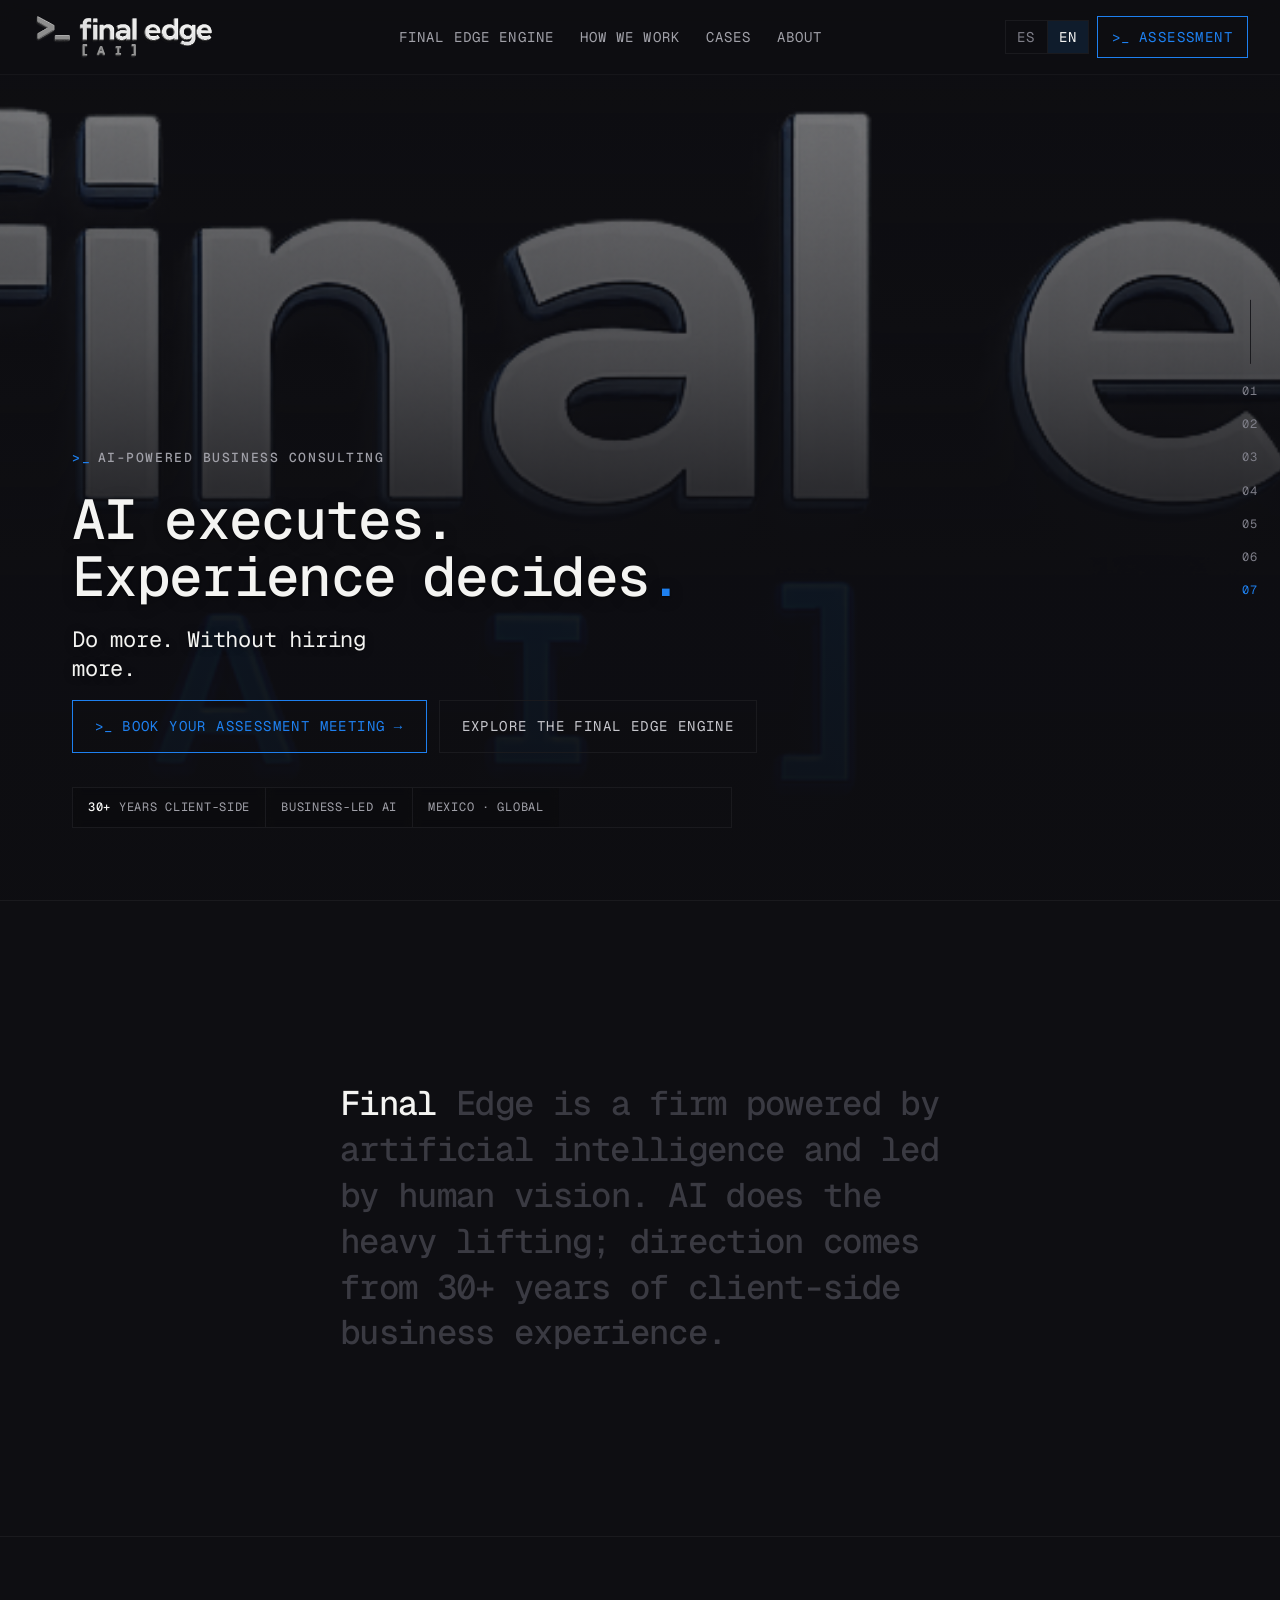
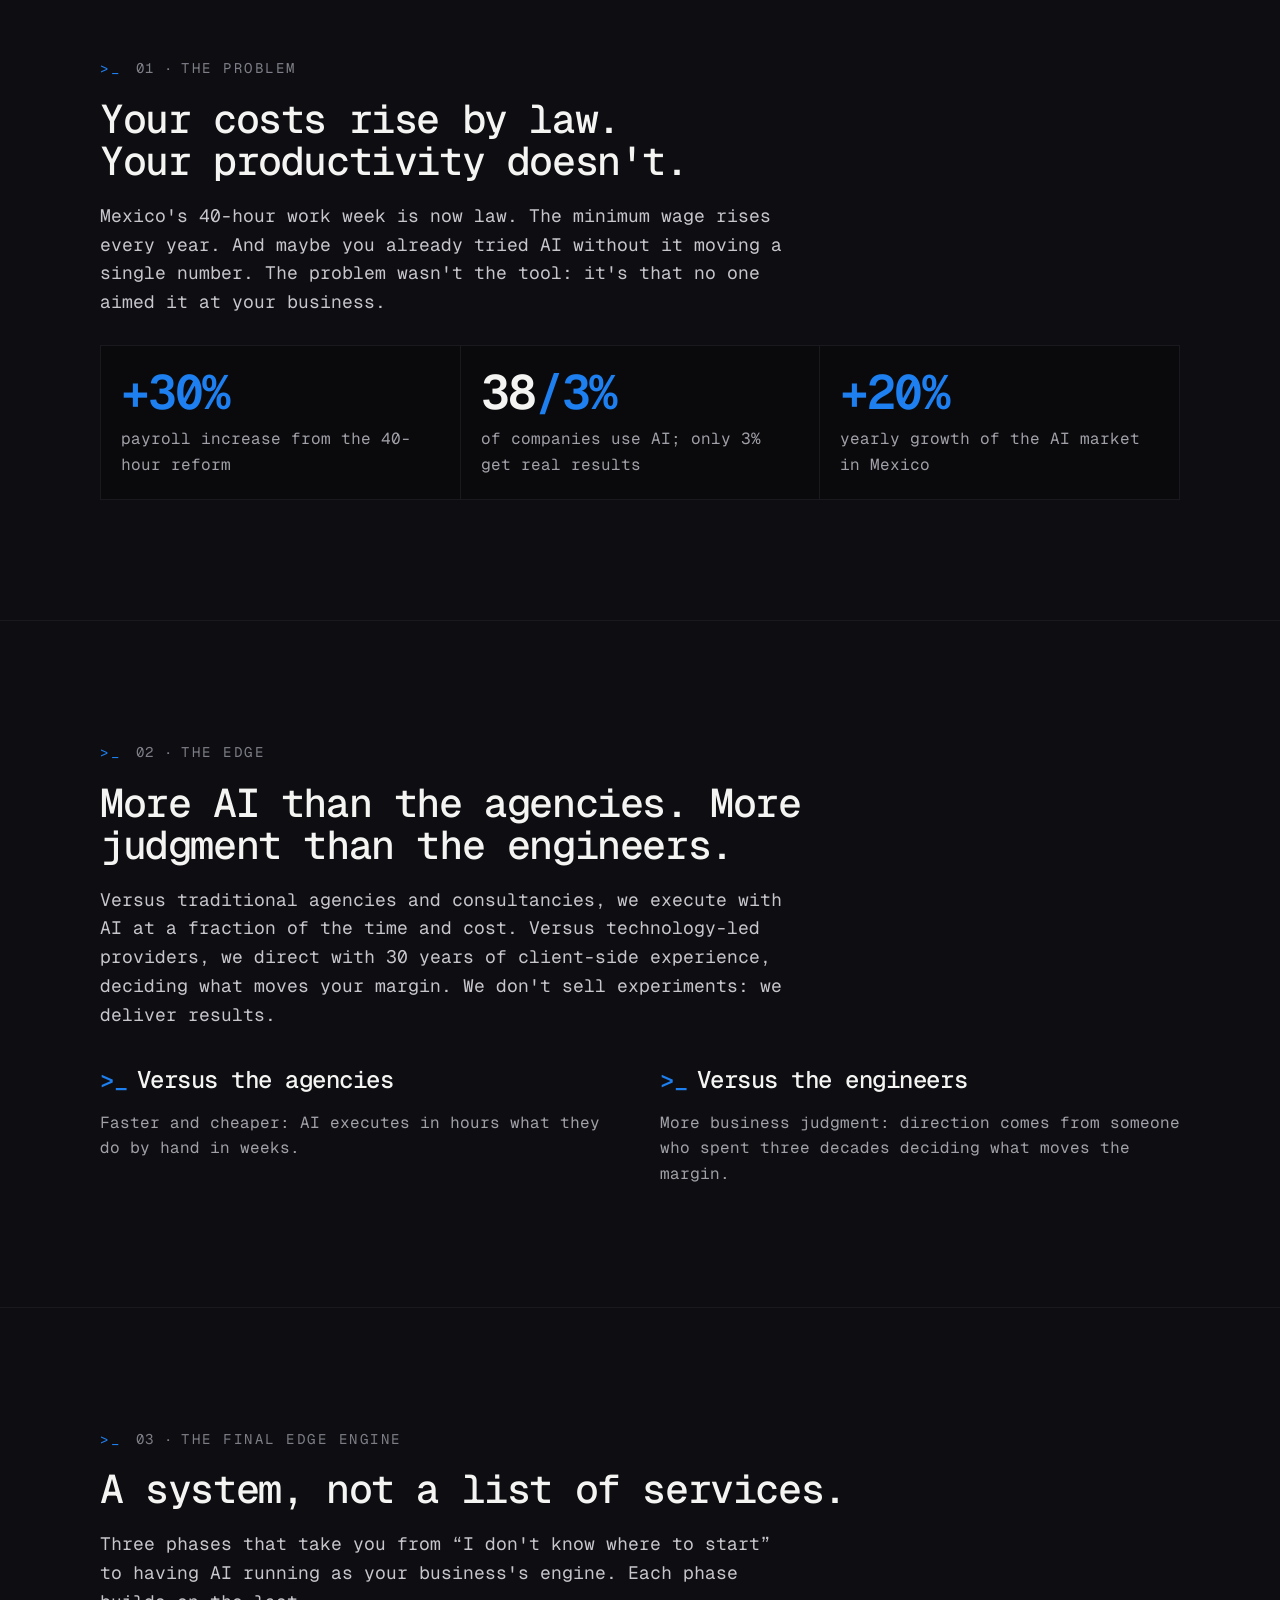
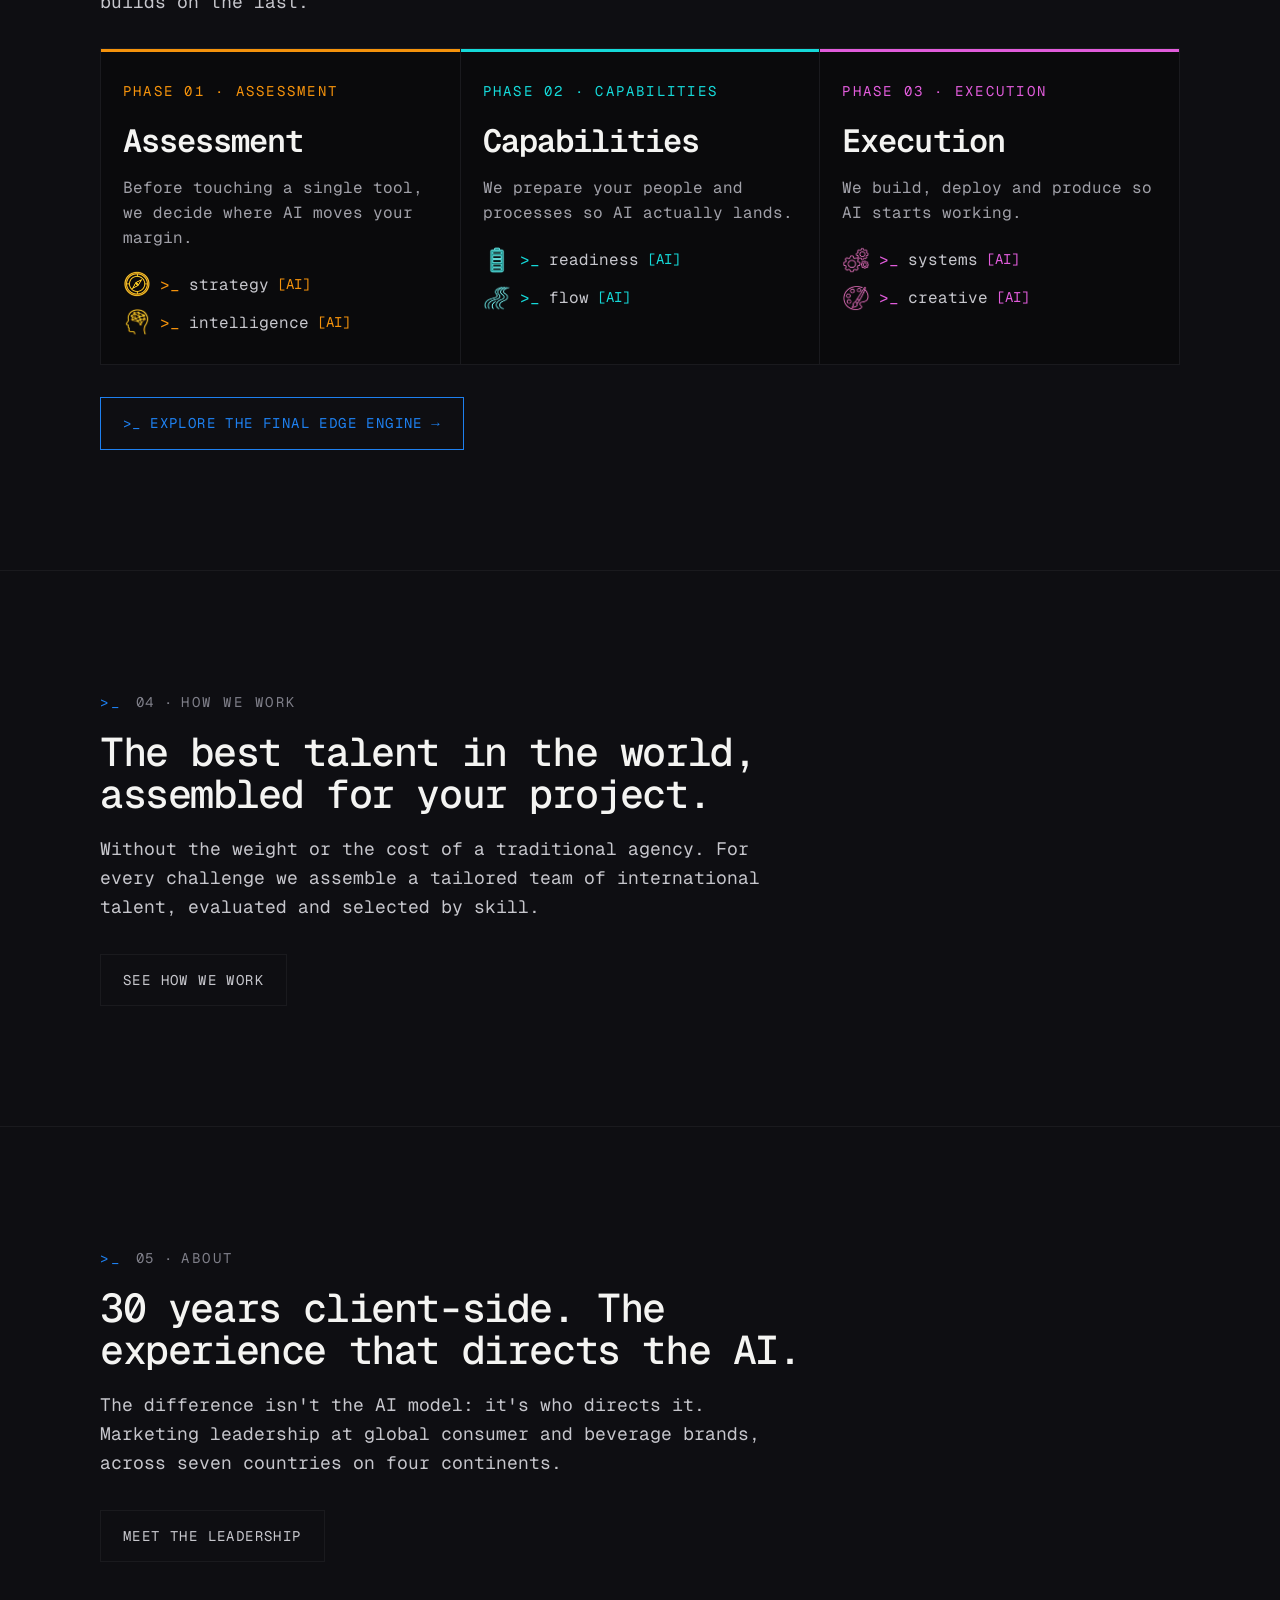
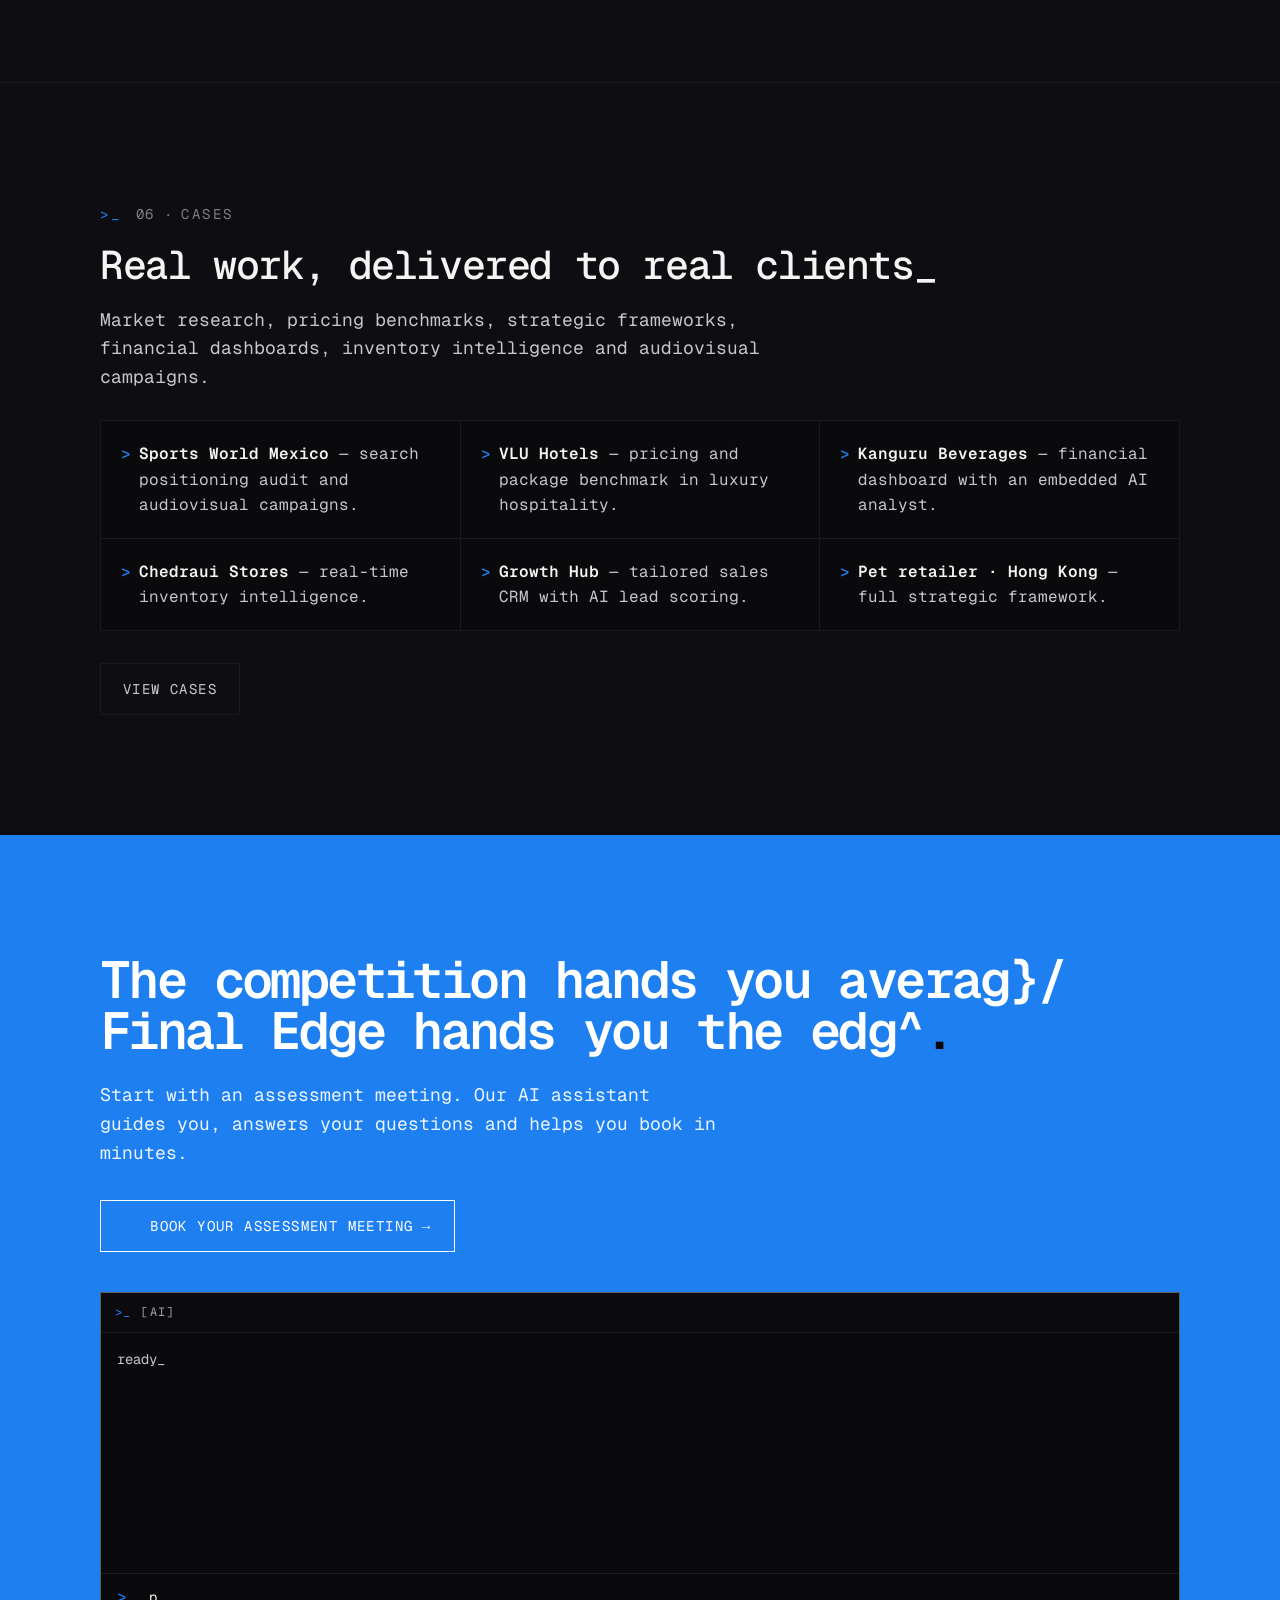
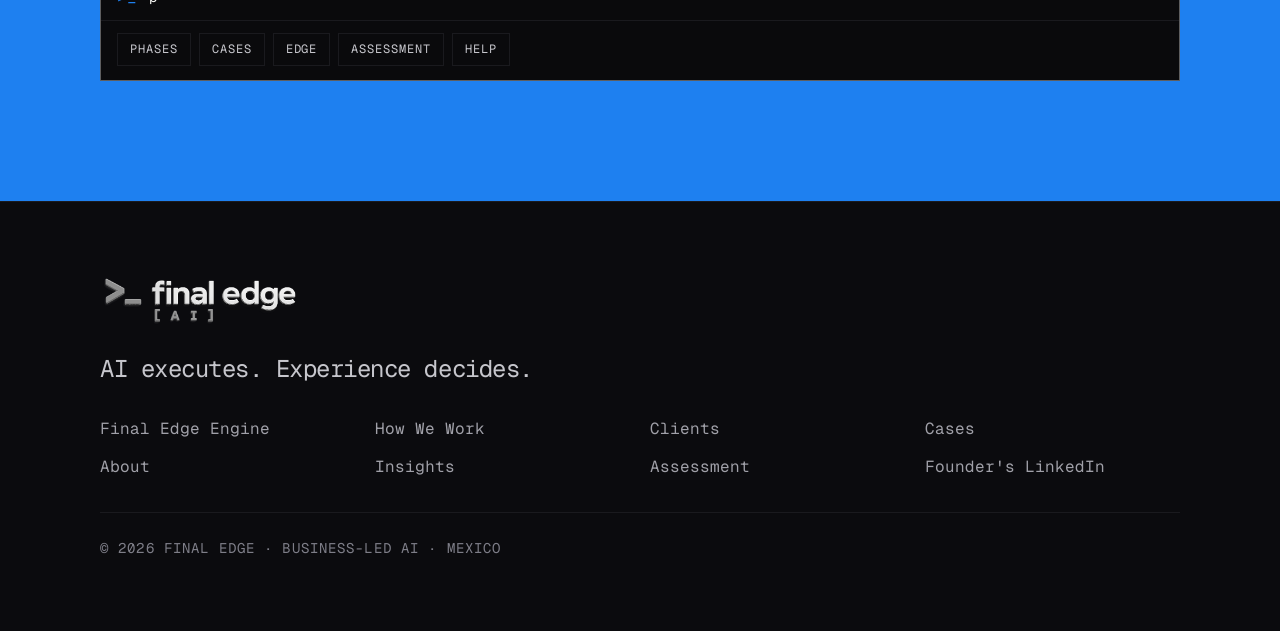
==== commit 8038788e: "Home v3: '>_ OS' motion & storytelling system from 5-site reference analysis - Boot sequence (typed " ====
--- a/index.html
+++ b/index.html
@@ -20,8 +20,48 @@
 
   <link rel="stylesheet" href="assets/css/tokens.css" />
   <link rel="stylesheet" href="assets/css/styles.css" />
+
+  <!-- Semantic machine-readable identity (GEO/RAG indexability) -->
+  <script type="application/ld+json">
+  {
+    "@context": "https://schema.org",
+    "@type": "Organization",
+    "name": "Final Edge",
+    "url": "https://erictoled564.github.io/FinalEdge-Web-Final/",
+    "logo": "https://erictoled564.github.io/FinalEdge-Web-Final/assets/img/logos/logo-finaledge.png",
+    "slogan": "La IA ejecuta. La experiencia decide.",
+    "description": "Firma de consultoría premium potenciada por inteligencia artificial y dirigida por más de 30 años de experiencia de negocio.",
+    "areaServed": "MX",
+    "knowsLanguage": ["es", "en"]
+  }
+  </script>
 </head>
 <body>
+
+  <!-- boot sequence (once per session · skippable · removed for reduced motion) -->
+  <div id="boot" aria-hidden="true">
+    <div class="boot__inner">
+      <p class="boot__line" data-line="&gt;_ final edge [AI]"></p>
+      <p class="boot__line" data-line="&gt; engine ......... ok"></p>
+      <p class="boot__line" data-line="&gt; es | en ........ ok"></p>
+      <p class="boot__line" data-line="&gt; ready_"></p>
+    </div>
+  </div>
+
+  <!-- ambient glow layer (section-driven, 1.1s fade) -->
+  <div id="glow" aria-hidden="true"></div>
+
+  <!-- HUD rail: indexed section nav (desktop) -->
+  <nav id="hud" aria-label="Índice de secciones">
+    <span class="hud__bar" aria-hidden="true"><i></i></span>
+    <a href="#problem">01</a>
+    <a href="#edge">02</a>
+    <a href="#engine">03</a>
+    <a href="#talent">04</a>
+    <a href="#about">05</a>
+    <a href="#cases">06</a>
+    <a href="#valoracion">07</a>
+  </nav>
 
   <!-- ====================== HEADER / NAV ====================== -->
   <header class="site-header">
@@ -84,8 +124,17 @@
       </div>
     </section>
 
+    <!-- ====================== MANIFESTO (word-by-word scrub) ============== -->
+    <section class="manifesto" id="manifesto" aria-label="Manifiesto">
+      <p class="manifesto__p" data-i18n="hero.lead">
+        Final Edge es una firma potenciada por inteligencia artificial y dirigida por visión humana.
+        La IA hace el trabajo pesado; la dirección la pone más de 30 años de experiencia de negocio
+        del lado del cliente.
+      </p>
+    </section>
+
     <!-- ====================== COSTS / PROBLEM ====================== -->
-    <section class="section" id="problem">
+    <section class="section" id="problem" data-idx="01">
       <div class="section__inner">
         <p class="eyebrow" data-i18n="costs.eyebrow"><span class="prompt">&gt;_</span> EL PROBLEMA</p>
         <h2 data-i18n="costs.h2">Tus costos suben por ley. Tu productividad, no.</h2>
@@ -112,7 +161,7 @@
     </section>
 
     <!-- ====================== THE EDGE ====================== -->
-    <section class="section" id="edge">
+    <section class="section" id="edge" data-idx="02">
       <div class="section__inner">
         <p class="eyebrow" data-i18n="edge.eyebrow"><span class="prompt">&gt;_</span> LA VENTAJA</p>
         <h2 data-i18n="edge.h2">Más IA que las agencias. Más criterio que los técnicos.</h2>
@@ -136,7 +185,7 @@
     </section>
 
     <!-- ====================== THE ENGINE ====================== -->
-    <section class="section" id="engine">
+    <section class="section" id="engine" data-idx="03" data-glow>
       <div class="section__inner">
         <p class="eyebrow" data-i18n="engine.eyebrow"><span class="prompt">&gt;_</span> EL FINAL EDGE ENGINE</p>
         <h2 data-i18n="engine.h2">Un sistema, no una lista de servicios.</h2>
@@ -188,7 +237,7 @@
     </section>
 
     <!-- ====================== TALENT / HOW WE WORK ====================== -->
-    <section class="section" id="talent">
+    <section class="section" id="talent" data-idx="04">
       <div class="section__inner">
         <p class="eyebrow" data-i18n="talent.eyebrow"><span class="prompt">&gt;_</span> CÓMO TRABAJAMOS</p>
         <h2 data-i18n="talent.h2">El mejor talento del mundo, reunido para tu proyecto.</h2>
@@ -203,7 +252,7 @@
     </section>
 
     <!-- ====================== ABOUT ====================== -->
-    <section class="section" id="about">
+    <section class="section" id="about" data-idx="05">
       <div class="section__inner">
         <p class="eyebrow" data-i18n="about.eyebrow"><span class="prompt">&gt;_</span> NOSOTROS</p>
         <h2 data-i18n="about.h2">30 años del lado del cliente. La experiencia que dirige la IA.</h2>
@@ -218,7 +267,7 @@
     </section>
 
     <!-- ====================== CASES ====================== -->
-    <section class="section" id="cases">
+    <section class="section" id="cases" data-idx="06">
       <div class="section__inner">
         <p class="eyebrow" data-i18n="cases.eyebrow"><span class="prompt">&gt;_</span> CASOS</p>
         <h2 data-i18n="cases.h2">Trabajo real, entregado a clientes reales.</h2>
@@ -241,7 +290,7 @@
     </section>
 
     <!-- ====================== ACCENT PLATE (single full-bleed) ============ -->
-    <section class="plate" id="valoracion">
+    <section class="plate" id="valoracion" data-idx="07">
       <div class="plate__inner">
         <h2>
           <span data-i18n="plate.h2.a">La competencia te entrega promedio.</span><br />
@@ -256,6 +305,18 @@
           <span data-i18n="plate.cta">Agenda tu reunión de valoración</span>
           <span class="arrow" aria-hidden="true">→</span>
         </a>
+
+        <!-- ">_" assistant — live demo of the AI expertise the copy promises -->
+        <div class="term" id="term">
+          <div class="term__bar"><span class="prompt">&gt;_</span> [AI]</div>
+          <div class="term__out" aria-live="polite"></div>
+          <div class="term__row">
+            <span class="prompt">&gt;_</span>
+            <input class="term__input" type="text" autocomplete="off" spellcheck="false"
+                   aria-label=">_" />
+          </div>
+          <div class="term__chips"></div>
+        </div>
       </div>
     </section>
   </main>
@@ -287,5 +348,7 @@
 
   <script src="assets/js/i18n.js"></script>
   <script src="assets/js/main.js"></script>
+  <script src="assets/js/motion.js"></script>
+  <script src="assets/js/terminal.js"></script>
 </body>
 </html>
--- a/assets/css/tokens.css
+++ b/assets/css/tokens.css
@@ -39,11 +39,11 @@
   --font-read: "Geist", system-ui, -apple-system, sans-serif;               /* ONLY long dense body */
 
   /* ---- type scale (Geist Mono) ----------------------------------------- */
-  --text-display:   clamp(56px, 13vw, 176px); /* H1 · 600 · -.06em · lh .82 */
-  --text-opener:    clamp(44px, 9vw, 104px);  /* section number · 600 · -.06em · accent */
-  --text-h2:        clamp(30px, 6vw, 56px);   /* 500 · -.035em */
-  --text-manifesto: clamp(22px, 4.4vw, 38px); /* 400 · -.025em */
-  --text-plate:     clamp(40px, 11vw, 108px); /* tagline plate · 600 · -.05em */
+  --text-display:   clamp(38px, 7.2vw, 56px); /* hero H1 · capped 56px · tight mono */
+  --text-opener:    clamp(40px, 8vw, 64px);   /* section number · accent */
+  --text-h2:        clamp(26px, 3.6vw, 40px); /* 500 · -.025em · capped 40px */
+  --text-manifesto: clamp(22px, 3.4vw, 32px); /* 400 · -.02em */
+  --text-plate:     clamp(30px, 5vw, 52px);   /* tagline plate · 600 · -.04em · capped 52px */
   --text-subtitle:  clamp(18px, 2.4vw, 24px);
   --text-lead:      18px;  /* lh 1.6 · --fg-2 */
   --text-body:      16px;  /* lh 1.5–1.6 · 14px min */
--- a/assets/css/styles.css
+++ b/assets/css/styles.css
@@ -440,3 +440,165 @@
 @media (min-width: 1200px) {
   .cases { grid-template-columns: repeat(3, minmax(0,1fr)); }
 }
+
+/* ============================================================================
+   V3 — ">_ OS" LAYER
+   Motion grammar measured on the reference sites:
+   move: cubic-bezier(.19,1,.22,1) 700ms · fade: cubic-bezier(.39,.575,.565,1)
+   600ms · hover: 200ms · ambient: 1100ms (Microsoft AI band-fade, dark port)
+   ========================================================================= */
+
+/* ---- boot sequence ------------------------------------------------------ */
+html.booting { overflow: hidden; }
+#boot {
+  position: fixed; inset: 0; z-index: 999;
+  background: var(--bg);
+  display: flex; align-items: center;
+  padding: 0 clamp(24px, 12vw, 220px);
+  transition: opacity .42s cubic-bezier(.39,.575,.565,1);
+}
+#boot.boot--out { opacity: 0; pointer-events: none; }
+.boot__line {
+  font-size: 14px; letter-spacing: .04em; line-height: 2.1;
+  color: var(--fg-muted); margin: 0; min-height: 2.1em; white-space: pre;
+}
+.boot__line:first-child { color: var(--fg); }
+.boot__line.is-typing::after {
+  content: "\2588"; color: var(--accent); margin-left: 2px;
+  animation: blink 1s steps(1) infinite;
+}
+
+/* ---- ambient glow (Microsoft AI band-fade, dark edition) ---------------- */
+#glow {
+  position: fixed; inset: 0; z-index: -1; pointer-events: none; opacity: 0;
+  transition: opacity 1.1s cubic-bezier(.39,.575,.565,1);
+  background:
+    radial-gradient(720px 480px at 24% 38%, rgba(30,128,240,.075), transparent 70%),
+    radial-gradient(880px 560px at 74% 66%, rgba(30,128,240,.05), transparent 70%);
+}
+
+/* ---- HUD rail (Subduxion indexed nav) ----------------------------------- */
+#hud { display: none; }
+@media (min-width: 880px) {
+  #hud {
+    position: fixed; right: 22px; top: 50%; transform: translateY(-50%);
+    z-index: 90; display: flex; flex-direction: column; gap: 14px;
+    align-items: center;
+  }
+  #hud .hud__bar {
+    width: 1px; height: 64px; background: var(--hairline);
+    display: block; overflow: hidden; margin-bottom: 4px;
+  }
+  #hud .hud__bar i {
+    display: block; width: 100%; height: 100%; background: var(--accent);
+    transform: scaleY(0); transform-origin: top;
+  }
+  #hud a {
+    font-size: 12px; letter-spacing: .08em; color: var(--fg-faint);
+    transition: color .2s ease;
+  }
+  #hud a:hover { color: var(--fg-2); }
+  #hud a.on { color: var(--accent); }
+}
+
+/* ---- reveal states (JS-armed only; no-JS sees everything) --------------- */
+.rv { opacity: 0; transform: translateY(16px); }
+.sec-on .rv {
+  opacity: 1; transform: none;
+  transition:
+    opacity .6s cubic-bezier(.39,.575,.565,1) var(--d, 0ms),
+    transform .7s cubic-bezier(.19,1,.22,1) var(--d, 0ms);
+}
+@media (prefers-reduced-motion: reduce) { .rv { opacity: 1; transform: none; } }
+
+/* ---- eyebrows: index + typed label + hot edge --------------------------- */
+.eyebrow { display: flex; gap: .55em; align-items: baseline; min-height: 1.4em; }
+.eyebrow__idx { color: var(--fg-faint); letter-spacing: .1em; }
+.eyebrow__label .hot { color: var(--accent); }
+.eyebrow__label.is-typing::after {
+  content: "\2588"; color: var(--accent); margin-left: 1px;
+  animation: blink 1s steps(1) infinite;
+}
+
+/* ---- manifesto — word-by-word statement (Terminal dream sequence) ------- */
+.manifesto {
+  padding: clamp(96px, 16vw, 180px) var(--pad-section-x);
+  border-top: 1px solid var(--hairline);
+}
+.manifesto__p {
+  max-width: 24ch; margin: 0 auto;
+  font-size: clamp(22px, 3.6vw, 34px);
+  font-weight: 500; letter-spacing: -.02em; line-height: 1.35;
+  text-align: left;
+}
+@media (min-width: 880px) { .manifesto__p { max-width: 30ch; } }
+.manifesto__p .w { color: #3A3A42; transition: color .28s linear; }
+.manifesto__p .w.w-on { color: var(--fg); }
+
+/* ---- cases as log lines (Terminal OS-readout) ---------------------------- */
+.cases li { position: relative; padding-left: 38px; }
+.cases li::before {
+  content: ">"; position: absolute; left: 20px; top: 20px;
+  color: var(--accent); font-weight: 500;
+}
+
+/* ---- ">_" assistant terminal --------------------------------------------- */
+.term {
+  margin-top: 40px; border: 1px solid rgba(255,255,255,.28);
+  background: var(--card); color: var(--fg);
+  text-align: left; cursor: text;
+}
+.term__bar {
+  display: flex; align-items: center; gap: 10px;
+  padding: 10px 14px; border-bottom: 1px solid var(--hairline);
+  font-size: 12px; letter-spacing: .1em; text-transform: uppercase;
+  color: var(--fg-muted); background: var(--panel);
+}
+.term__bar .prompt { color: var(--accent); }
+.term__out {
+  height: 240px; overflow-y: auto; padding: 14px 16px;
+  font-size: 14px; line-height: 1.75; color: var(--fg-2);
+  scrollbar-width: thin; scrollbar-color: var(--hairline) transparent;
+}
+.term__line { white-space: pre-wrap; word-break: break-word; }
+.term__cmd { color: var(--fg); }
+.term__cmd::first-letter { color: var(--accent); }
+.term__tag { color: var(--accent); }
+.term__go  { color: #fff; }
+.term__err { color: var(--color-error); }
+.term__row {
+  display: flex; align-items: center; gap: 10px;
+  border-top: 1px solid var(--hairline); padding: 10px 16px;
+}
+.term__row .prompt { color: var(--accent); flex: none; }
+.term__input {
+  flex: 1; background: transparent; border: 0; outline: 0;
+  color: var(--fg); font: inherit; font-size: 14px; letter-spacing: .02em;
+  caret-color: var(--accent);
+}
+.term__chips {
+  display: flex; flex-wrap: wrap; gap: 8px;
+  padding: 12px 16px 14px; border-top: 1px solid var(--hairline);
+}
+.term__chips button {
+  font: inherit; font-size: 12px; letter-spacing: .08em; text-transform: uppercase;
+  color: var(--fg-2); background: transparent;
+  border: 1px solid var(--hairline); padding: 6px 12px;
+  transition: color .2s ease, border-color .2s ease;
+}
+.term__chips button:hover { color: #fff; border-color: rgba(255,255,255,.5); }
+
+/* plate hosts the terminal on blue — keep the panel dark for contrast */
+.plate .term { border-color: rgba(255,255,255,.34); }
+
+/* ---- micro-hovers (200ms grammar) ---------------------------------------- */
+.nav-links a, .footer__nav a { transition: color .2s ease; }
+.cases li { transition: background .2s ease; }
+.cases li:hover { background: #101014; }
+.phase { transition: border-color .2s ease, background .2s ease; }
+.phase:hover { background: #0D0D11; }
+
+@media (prefers-reduced-motion: reduce) {
+  #glow { display: none; }
+  .manifesto__p .w { color: var(--fg); }
+}
